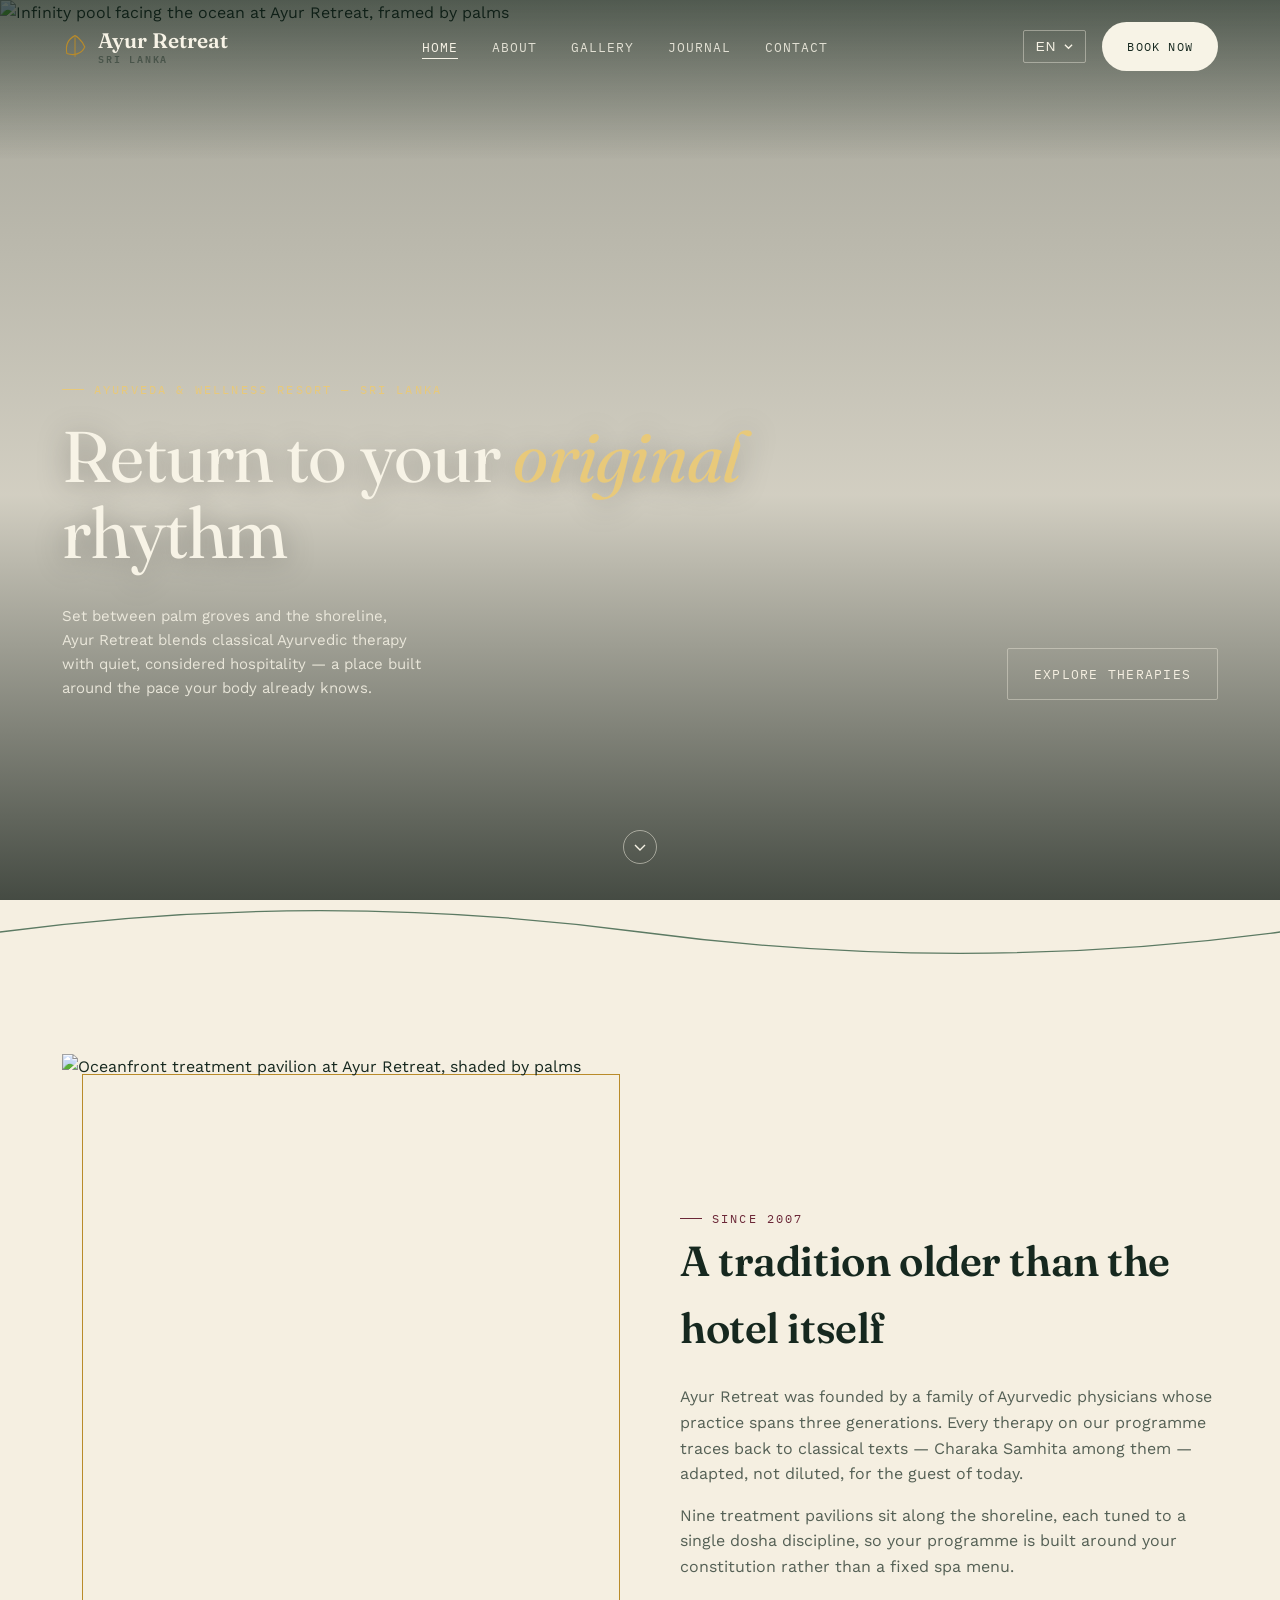
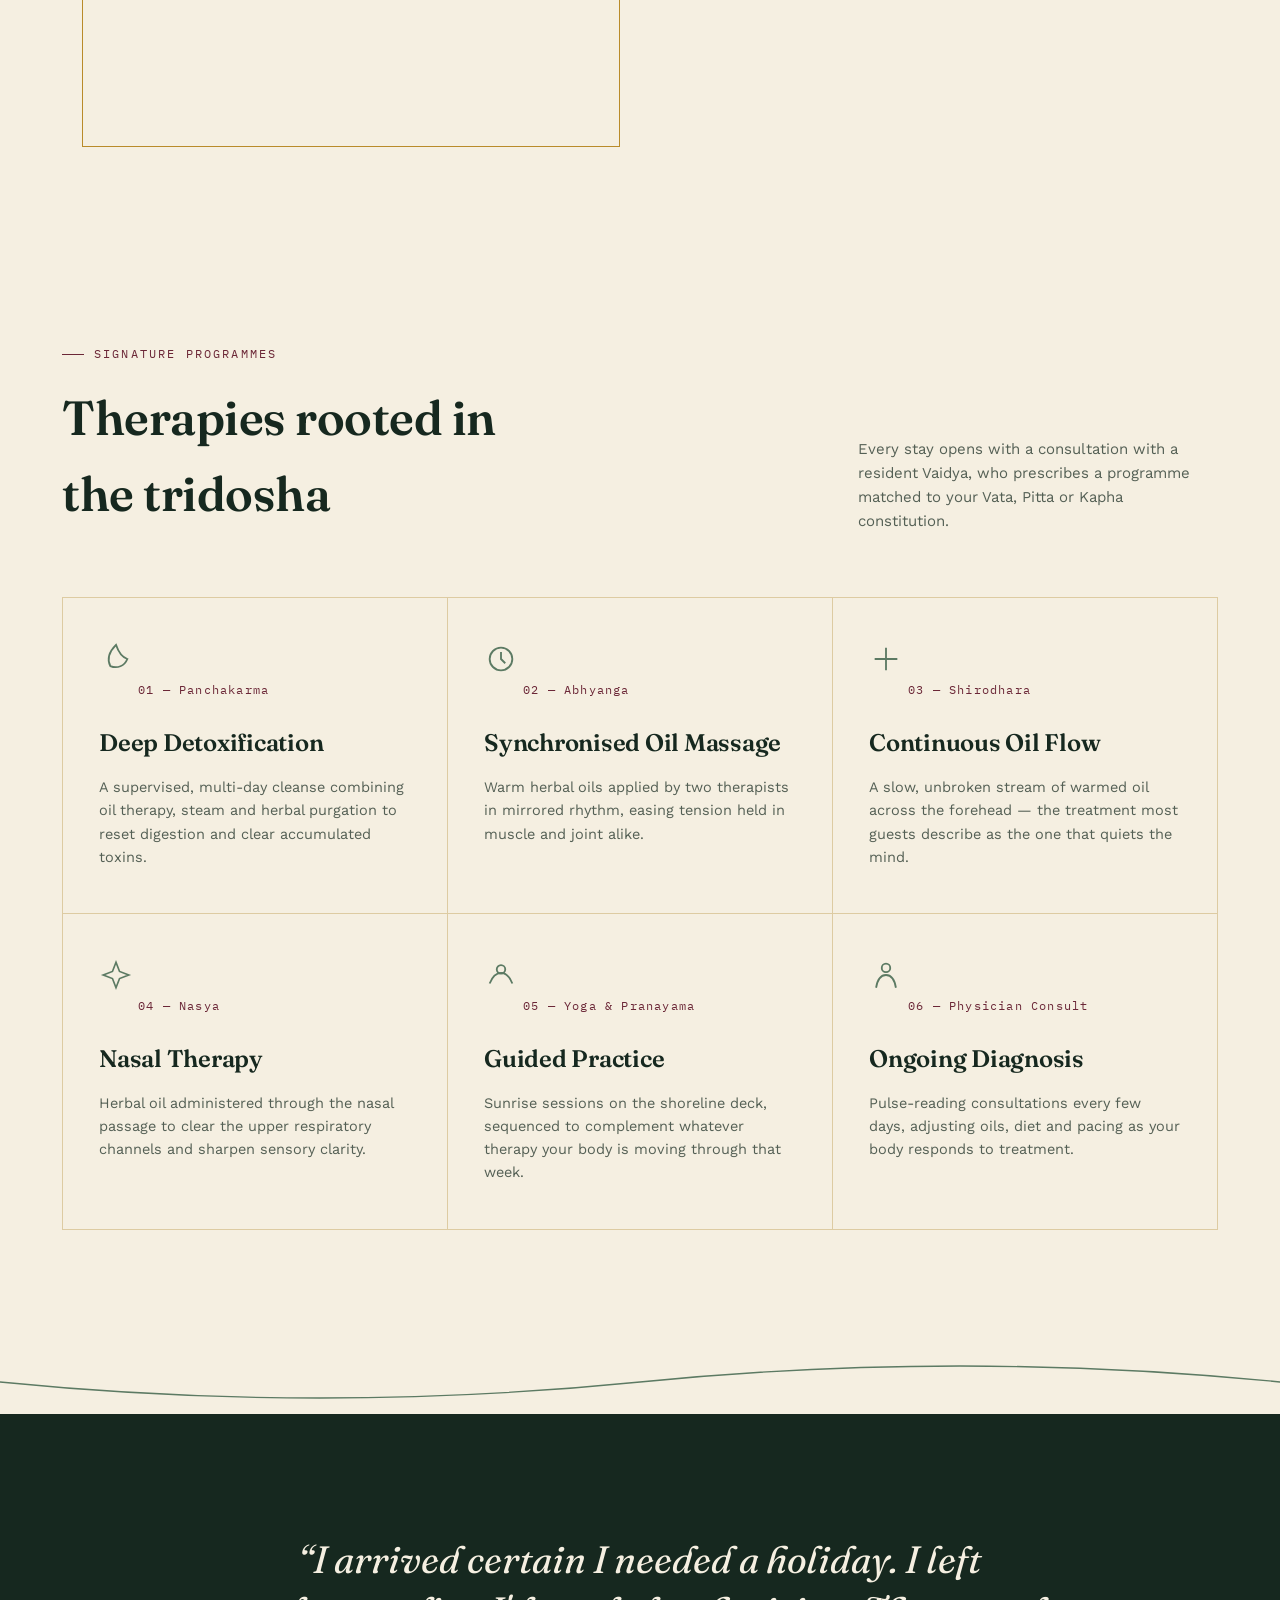
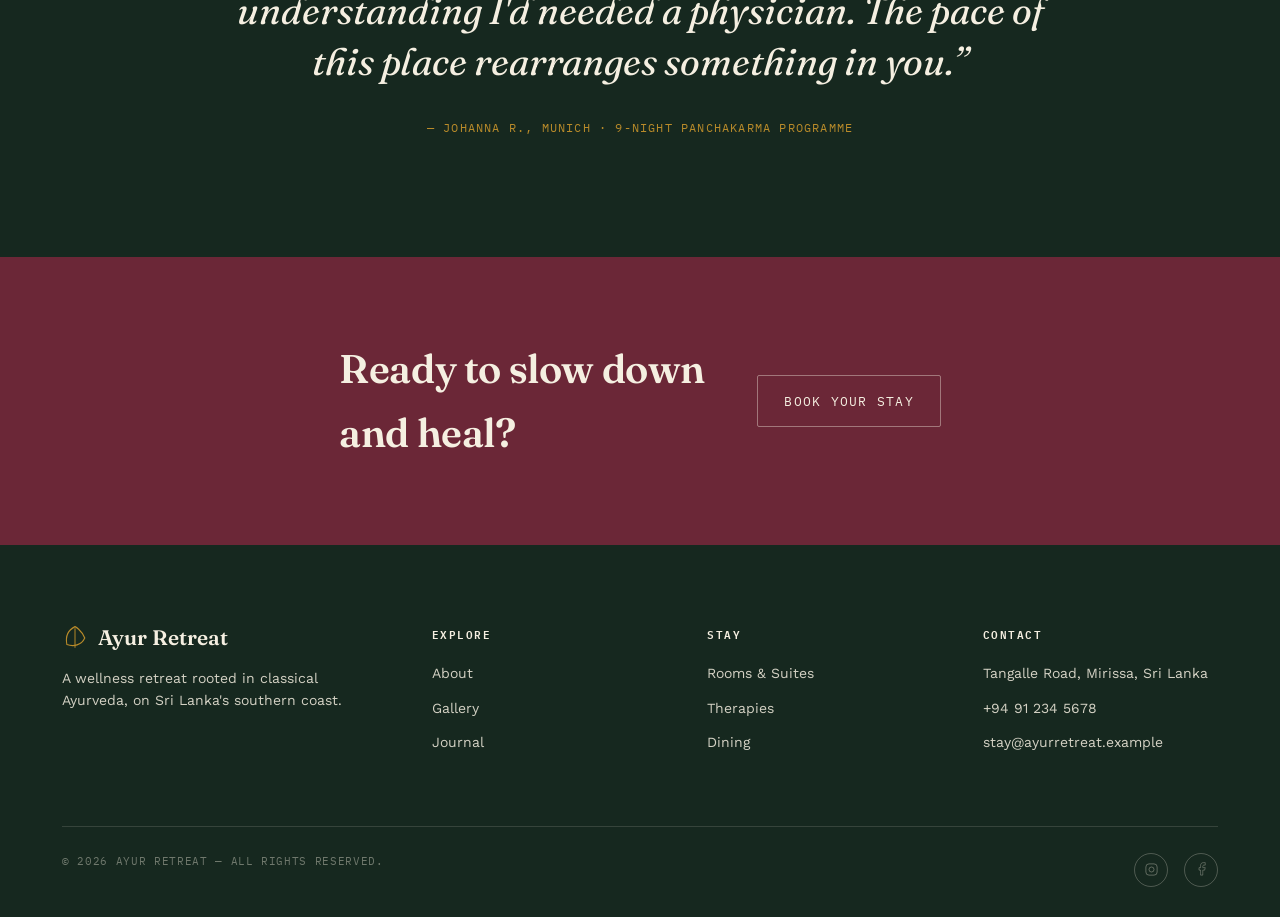
==== index.html @ abf4d608 "Update hero section image source for enhanced visual appeal" ====
<!DOCTYPE html>
<html lang="en">
<head>
<meta charset="UTF-8">
<meta name="viewport" content="width=device-width, initial-scale=1.0">
<title>Ayur Retreat — Ayurveda &amp; Wellness Resort, Sri Lanka</title>
<meta name="description" content="Ayur Retreat is a boutique Ayurveda wellness resort on Sri Lanka's southern coast — classical therapy, oceanfront suites, and considered hospitality.">
<link rel="preconnect" href="https://fonts.googleapis.com">
<link rel="preconnect" href="https://fonts.gstatic.com" crossorigin>
<link href="https://fonts.googleapis.com/css2?family=Fraunces:ital,opsz,wght@0,9..144,400;0,9..144,600;1,9..144,400&family=Work+Sans:wght@300;400;500;600&family=IBM+Plex+Mono:wght@400;500&display=swap" rel="stylesheet">
<link rel="stylesheet" href="css/style.css">
</head>
<body>

<!-- ============ HEADER ============ -->
<header class="site-header">
  <div class="wrap">
    <a href="index.html" class="brand">
      <span class="mark"><svg viewBox="0 0 32 32" fill="none"><path d="M16 2C8 6 4 14 6 24c8 3 18 1 22-8C24 6 16 2 16 2Z" stroke="currentColor" stroke-width="1.4"/><path d="M16 4v24" stroke="currentColor" stroke-width="1.2"/></svg></span>
      <span class="brand-txt">Ayur Retreat<span class="sub">Sri Lanka</span></span>
    </a>
    <nav class="main-nav" id="main-nav">
      <ul>
        <li><a href="index.html" aria-current="page" data-i18n="nav.home">Home</a></li>
        <li><a href="about.html" data-i18n="nav.about">About</a></li>
        <li><a href="gallery.html" data-i18n="nav.gallery">Gallery</a></li>
        <li><a href="blog.html" data-i18n="nav.blog">Journal</a></li>
        <li><a href="contact.html" data-i18n="nav.contact">Contact</a></li>
      </ul>
    </nav>
    <div class="header-actions">
      <div class="lang-switch" data-open="false">
        <button class="lang-toggle-btn" aria-haspopup="true">
          <span class="lang-current">EN</span>
          <svg class="chev" viewBox="0 0 10 6" fill="none"><path d="M1 1l4 4 4-4" stroke="currentColor" stroke-width="1.4"/></svg>
        </button>
        <div class="lang-menu" role="menu">
          <button type="button" data-lang="en" aria-current="true">EN — English</button>
          <button type="button" data-lang="si">SI — සිංහල</button>
          <button type="button" data-lang="de">DE — Deutsch</button>
          <button type="button" data-lang="ru">RU — Русский</button>
        </div>
      </div>
      <a href="contact.html#book" class="btn btn-pill" data-i18n="nav.book">Book Now
        <svg viewBox="0 0 14 10" fill="none" width="12" height="12"><path d="M1 5h12M8 1l4 4-4 4" stroke="currentColor" stroke-width="1.4"/></svg>
      </a>
      <button class="menu-label-btn nav-toggle" aria-label="Toggle menu" aria-expanded="false">
        <span class="lines"><span></span><span></span><span></span></span>
        MENU
      </button>
    </div>
  </div>
</header>

<!-- ============ HERO (cinematic, full-bleed) ============ -->
<section class="hero-cinematic">
  <img class="kenburns" src="https://files.ayana.com/r/1-1_0dz75w_2016x0.webp" alt="Infinity pool facing the ocean at Ayur Retreat, framed by palms">
  <div class="wrap">
    <span class="eyebrow" data-i18n="hero.eyebrow">Ayurveda &amp; Wellness Resort — Sri Lanka</span>
    <h1 data-i18n="hero.title">Return to your <em>original</em> rhythm</h1>
    <div class="hero-sub">
      <p data-i18n="hero.copy">Set between palm groves and the shoreline, Ayur Retreat blends classical Ayurvedic therapy with quiet, considered hospitality — a place built around the pace your body already knows.</p>
      <a href="contact.html#book" class="btn btn-line on-dark" data-i18n="hero.cta2">Explore Therapies</a>
    </div>
  </div>
  <div class="hero-scroll-arrow">
    <svg viewBox="0 0 14 14" width="14" height="14" fill="none"><path d="M2 5l5 5 5-5" stroke="currentColor" stroke-width="1.4"/></svg>
  </div>
</section>

<div class="leaf-divider"><svg viewBox="0 0 1200 60" preserveAspectRatio="none"><path class="leaf-path" d="M0 30 Q 300 -10 600 30 T 1200 30" /></svg></div>

<!-- ============ INTRO ============ -->
<section class="section-tight">
  <div class="wrap split">
    <div class="split-img reveal">
      <img src="https://images.unsplash.com/photo-1544161515-4ab6ce6db874?q=80&w=1200&auto=format&fit=crop" alt="Oceanfront treatment pavilion at Ayur Retreat, shaded by palms">
      <div class="frame"></div>
    </div>
    <div class="reveal">
      <span class="eyebrow">Since 2007</span>
      <h2>A tradition older than the hotel itself</h2>
      <p>Ayur Retreat was founded by a family of Ayurvedic physicians whose practice spans three generations. Every therapy on our programme traces back to classical texts — Charaka Samhita among them — adapted, not diluted, for the guest of today.</p>
      <p>Nine treatment pavilions sit along the shoreline, each tuned to a single dosha discipline, so your programme is built around your constitution rather than a fixed spa menu.</p>
    </div>
  </div>
</section>

<!-- ============ THERAPIES ============ -->
<section id="therapies">
  <div class="wrap">
    <div class="section-head reveal">
      <div>
        <span class="eyebrow">Signature Programmes</span>
        <h2>Therapies rooted in the tridosha</h2>
      </div>
      <p>Every stay opens with a consultation with a resident Vaidya, who prescribes a programme matched to your Vata, Pitta or Kapha constitution.</p>
    </div>
  </div>
  <div class="wrap">
    <div class="grid-3 reveal-stagger">
      <div class="therapy-card">
        <svg class="ic" viewBox="0 0 24 24" fill="none"><path d="M12 2c-4 4-7 9-4 15 5 2 10 0 12-5-3-1-6-4-8-10Z" stroke="currentColor" stroke-width="1.3"/></svg>
        <span class="num">01 — Panchakarma</span>
        <h3>Deep Detoxification</h3>
        <p>A supervised, multi-day cleanse combining oil therapy, steam and herbal purgation to reset digestion and clear accumulated toxins.</p>
      </div>
      <div class="therapy-card">
        <svg class="ic" viewBox="0 0 24 24" fill="none"><circle cx="12" cy="12" r="8" stroke="currentColor" stroke-width="1.3"/><path d="M12 7v5l3 3" stroke="currentColor" stroke-width="1.3"/></svg>
        <span class="num">02 — Abhyanga</span>
        <h3>Synchronised Oil Massage</h3>
        <p>Warm herbal oils applied by two therapists in mirrored rhythm, easing tension held in muscle and joint alike.</p>
      </div>
      <div class="therapy-card">
        <svg class="ic" viewBox="0 0 24 24" fill="none"><path d="M4 12h16M12 4v16" stroke="currentColor" stroke-width="1.3"/></svg>
        <span class="num">03 — Shirodhara</span>
        <h3>Continuous Oil Flow</h3>
        <p>A slow, unbroken stream of warmed oil across the forehead — the treatment most guests describe as the one that quiets the mind.</p>
      </div>
      <div class="therapy-card">
        <svg class="ic" viewBox="0 0 24 24" fill="none"><path d="M12 3l2.5 6.5L21 12l-6.5 2.5L12 21l-2.5-6.5L3 12l6.5-2.5L12 3Z" stroke="currentColor" stroke-width="1.2"/></svg>
        <span class="num">04 — Nasya</span>
        <h3>Nasal Therapy</h3>
        <p>Herbal oil administered through the nasal passage to clear the upper respiratory channels and sharpen sensory clarity.</p>
      </div>
      <div class="therapy-card">
        <svg class="ic" viewBox="0 0 24 24" fill="none"><path d="M4 18c4-10 12-10 16 0" stroke="currentColor" stroke-width="1.3"/><circle cx="12" cy="8" r="3" stroke="currentColor" stroke-width="1.3"/></svg>
        <span class="num">05 — Yoga &amp; Pranayama</span>
        <h3>Guided Practice</h3>
        <p>Sunrise sessions on the shoreline deck, sequenced to complement whatever therapy your body is moving through that week.</p>
      </div>
      <div class="therapy-card">
        <svg class="ic" viewBox="0 0 24 24" fill="none"><path d="M5 21c1-6 3-9 7-9s6 3 7 9" stroke="currentColor" stroke-width="1.3"/><circle cx="12" cy="7" r="3" stroke="currentColor" stroke-width="1.3"/></svg>
        <span class="num">06 — Physician Consult</span>
        <h3>Ongoing Diagnosis</h3>
        <p>Pulse-reading consultations every few days, adjusting oils, diet and pacing as your body responds to treatment.</p>
      </div>
    </div>
  </div>
</section>

<div class="leaf-divider"><svg viewBox="0 0 1200 60" preserveAspectRatio="none"><path class="leaf-path" d="M0 30 Q 300 60 600 30 T 1200 30" /></svg></div>

<!-- ============ TESTIMONIAL ============ -->
<section class="testimonial">
  <div class="wrap reveal">
    <blockquote>“I arrived certain I needed a holiday. I left understanding I'd needed a physician. The pace of this place rearranges something in you.”</blockquote>
    <cite>— Johanna R., Munich · 9-night Panchakarma programme</cite>
  </div>
</section>

<!-- ============ CTA BAND ============ -->
<section class="cta-band">
  <div class="wrap" style="display:flex; align-items:center; justify-content:space-between; gap:40px; flex-wrap:wrap;">
    <h2 data-i18n="cta.title">Ready to slow down and heal?</h2>
    <a href="contact.html#book" class="btn btn-line on-dark" data-i18n="hero.cta1">Book Your Stay
      <svg viewBox="0 0 14 10" fill="none"><path d="M1 5h12M8 1l4 4-4 4" stroke="currentColor" stroke-width="1.4"/></svg>
    </a>
  </div>
</section>

<!-- ============ FOOTER ============ -->
<footer class="site-footer">
  <div class="wrap">
    <div class="footer-grid">
      <div class="footer-brand">
        <a href="index.html" class="brand" style="color:var(--paper)">
          <span class="mark"><svg viewBox="0 0 32 32" fill="none"><path d="M16 2C8 6 4 14 6 24c8 3 18 1 22-8C24 6 16 2 16 2Z" stroke="currentColor" stroke-width="1.4"/><path d="M16 4v24" stroke="currentColor" stroke-width="1.2"/></svg></span>
          <span class="brand-txt">Ayur Retreat</span>
        </a>
        <p data-i18n="footer.tag">A wellness retreat rooted in classical Ayurveda, on Sri Lanka's southern coast.</p>
      </div>
      <div>
        <h4 data-i18n="footer.explore">Explore</h4>
        <ul>
          <li><a href="about.html" data-i18n="nav.about">About</a></li>
          <li><a href="gallery.html" data-i18n="nav.gallery">Gallery</a></li>
          <li><a href="blog.html" data-i18n="nav.blog">Journal</a></li>
        </ul>
      </div>
      <div>
        <h4 data-i18n="footer.stay">Stay</h4>
        <ul>
          <li><a href="about.html#therapies" data-i18n="footer.rooms">Rooms &amp; Suites</a></li>
          <li><a href="about.html#therapies" data-i18n="footer.therapy">Therapies</a></li>
          <li><a href="#" data-i18n="footer.dining">Dining</a></li>
        </ul>
      </div>
      <div>
        <h4 data-i18n="footer.contact">Contact</h4>
        <ul>
          <li>Tangalle Road, Mirissa, Sri Lanka</li>
          <li>+94 91 234 5678</li>
          <li>stay@ayurretreat.example</li>
        </ul>
      </div>
    </div>
    <div class="footer-bottom">
      <span>© 2026 Ayur Retreat — <span data-i18n="footer.rights">All rights reserved.</span></span>
      <div class="socials">
        <a href="#" aria-label="Instagram"><svg viewBox="0 0 24 24" fill="none"><rect x="3" y="3" width="18" height="18" rx="5" stroke="currentColor" stroke-width="1.3"/><circle cx="12" cy="12" r="4" stroke="currentColor" stroke-width="1.3"/></svg></a>
        <a href="#" aria-label="Facebook"><svg viewBox="0 0 24 24" fill="none"><path d="M14 21v-8h3l1-4h-4V7c0-1 .5-2 2-2h2V1h-3c-3 0-4.5 2-4.5 5v3H8v4h2.5v8H14Z" stroke="currentColor" stroke-width="1.1"/></svg></a>
      </div>
    </div>
  </div>
</footer>

<script src="js/i18n.js"></script>
<script src="js/script.js"></script>
</body>
</html>
---- css/style.css ----
/* =========================================================
   AYUR RETREAT — design tokens
   Palette grounded in Ayurveda: turmeric gold, kumkum oxblood,
   herbal sage, deep forest ink, warm palm-leaf paper.
   ========================================================= */
:root{
  --ink:      #16281F;   /* deep forest — dark surfaces, primary text */
  --paper:    #F5EFE1;   /* palm-leaf paper — base background */
  --paper-2:  #EDE4CE;   /* slightly deeper paper, for cards */
  --gold:     #B98B2A;   /* turmeric — primary accent / CTA */
  --gold-dim: #8E6B20;
  --maroon:   #6B2737;   /* kumkum oxblood — secondary accent */
  --sage:     #5C7A63;   /* herbal sage — supporting accent */
  --sand:     #DDCBA2;   /* muted sand — dividers, borders */
  --ink-70:   rgba(22,40,31,.72);
  --ink-45:   rgba(22,40,31,.45);
  --paper-80: rgba(245,239,225,.85);

  --font-display: "Fraunces", "Iowan Old Style", Georgia, serif;
  --font-body: "Work Sans", -apple-system, BlinkMacSystemFont, "Segoe UI", sans-serif;
  --font-mono: "IBM Plex Mono", ui-monospace, "SFMono-Regular", Menlo, monospace;

  --container: 1220px;
  --radius: 2px;
  --ease: cubic-bezier(.22,.61,.36,1);
}

*,*::before,*::after{ box-sizing:border-box; }
html{ scroll-behavior:smooth; }
@media (prefers-reduced-motion: reduce){
  html{ scroll-behavior:auto; }
  *,*::before,*::after{ animation-duration:.001ms !important; animation-iteration-count:1 !important; transition-duration:.001ms !important; scroll-behavior:auto !important; }
}

body{
  margin:0;
  background:var(--paper);
  color:var(--ink);
  font-family:var(--font-body);
  font-size:16px;
  line-height:1.6;
  -webkit-font-smoothing:antialiased;
  overflow-x:hidden;
}

img{ max-width:100%; display:block; }
a{ color:inherit; text-decoration:none; }
ul{ margin:0; padding:0; list-style:none; }
h1,h2,h3,h4{ font-family:var(--font-display); font-weight:600; margin:0; letter-spacing:-.01em; }
p{ margin:0; }

.wrap{ max-width:var(--container); margin:0 auto; padding:0 32px; }

:focus-visible{ outline:2px solid var(--gold); outline-offset:3px; }

/* -------------------- eyebrow / labels -------------------- */
.eyebrow{
  font-family:var(--font-mono);
  font-size:12px;
  letter-spacing:.18em;
  text-transform:uppercase;
  color:var(--maroon);
  display:inline-flex;
  align-items:center;
  gap:10px;
}
.eyebrow::before{
  content:"";
  width:22px; height:1px;
  background:var(--maroon);
  display:inline-block;
}

/* -------------------- buttons -------------------- */
.btn{
  font-family:var(--font-mono);
  font-size:12.5px;
  letter-spacing:.1em;
  text-transform:uppercase;
  display:inline-flex;
  align-items:center;
  gap:10px;
  padding:15px 26px;
  border-radius:var(--radius);
  border:1px solid transparent;
  cursor:pointer;
  transition:transform .45s var(--ease), background .3s var(--ease), color .3s var(--ease), border-color .3s var(--ease);
  white-space:nowrap;
}
.btn-gold{
  background:var(--gold);
  color:var(--ink);
}
.btn-gold:hover{ background:var(--ink); color:var(--paper); transform:translateY(-2px); }
.btn-line{
  border-color:var(--ink-45);
  color:var(--ink);
  background:transparent;
}
.btn-line:hover{ border-color:var(--ink); background:var(--ink); color:var(--paper); transform:translateY(-2px); }
.btn-line.on-dark{ border-color:rgba(245,239,225,.4); color:var(--paper); }
.btn-line.on-dark:hover{ background:var(--paper); color:var(--ink); }
.btn svg{ width:14px; height:14px; transition:transform .35s var(--ease); }
.btn:hover svg{ transform:translateX(4px); }

/* -------------------- leaf-vein signature divider -------------------- */
.leaf-divider{ width:100%; overflow:hidden; line-height:0; margin:0; }
.leaf-divider svg{ width:100%; height:auto; display:block; }
.leaf-path{
  fill:none;
  stroke:var(--sage);
  stroke-width:1.2;
  stroke-linecap:round;
  stroke-dasharray:1400;
  stroke-dashoffset:1400;
  transition:stroke-dashoffset 1.8s var(--ease);
}
.leaf-divider.in-view .leaf-path{ stroke-dashoffset:0; }

/* =========================================================
   HEADER / NAV
   ========================================================= */
.site-header{
  position:fixed; top:0; left:0; right:0; z-index:1000;
  padding:22px 0;
  transition:background .4s var(--ease), padding .4s var(--ease), border-color .4s var(--ease);
  border-bottom:1px solid transparent;
}
.site-header.scrolled{
  background:var(--paper-80);
  backdrop-filter:blur(10px);
  padding:14px 0;
  border-color:var(--sand);
}
.site-header .wrap{ display:flex; align-items:center; justify-content:space-between; gap:24px; }

.brand{ display:flex; align-items:center; gap:10px; font-family:var(--font-display); font-size:21px; font-weight:600; }
.brand .mark{ width:26px; height:26px; color:var(--gold); }
.brand .mark svg{ width:100%; height:100%; }
.brand span.sub{ font-family:var(--font-mono); font-size:10px; letter-spacing:.18em; color:var(--ink-45); display:block; text-transform:uppercase; margin-top:1px; }
.brand-txt{ display:flex; flex-direction:column; line-height:1.1; }

.main-nav ul{ display:flex; align-items:center; gap:34px; }
.main-nav a{
  font-family:var(--font-mono); font-size:12.5px; letter-spacing:.08em; text-transform:uppercase;
  position:relative; padding:4px 0; color:var(--ink-70);
  transition:color .3s var(--ease);
}
.main-nav a::after{
  content:""; position:absolute; left:0; bottom:0; width:100%; height:1px;
  background:var(--gold); transform:scaleX(0); transform-origin:right; transition:transform .35s var(--ease);
}
.main-nav a:hover, .main-nav a[aria-current="page"]{ color:var(--ink); }
.main-nav a:hover::after, .main-nav a[aria-current="page"]::after{ transform:scaleX(1); transform-origin:left; }

.header-actions{ display:flex; align-items:center; gap:16px; }

.lang-switch{ position:relative; font-family:var(--font-mono); font-size:12px; }
.lang-switch button{
  background:transparent; border:1px solid var(--ink-45); color:var(--ink);
  padding:8px 12px; border-radius:var(--radius); cursor:pointer; display:flex; align-items:center; gap:8px;
  letter-spacing:.08em; text-transform:uppercase; transition:border-color .3s var(--ease);
}
.lang-switch button:hover{ border-color:var(--ink); }
.lang-switch .chev{ width:9px; height:9px; transition:transform .3s var(--ease); }
.lang-switch[data-open="true"] .chev{ transform:rotate(180deg); }
.lang-menu{
  position:absolute; top:calc(100% + 8px); right:0; background:var(--paper); border:1px solid var(--sand);
  min-width:160px; box-shadow:0 18px 40px rgba(22,40,31,.16);
  opacity:0; visibility:hidden; transform:translateY(-6px); transition:all .25s var(--ease); z-index:20;
}
.lang-switch[data-open="true"] .lang-menu{ opacity:1; visibility:visible; transform:translateY(0); }
.lang-menu button{ all:unset; box-sizing:border-box; display:flex; justify-content:space-between; width:100%; padding:11px 14px; cursor:pointer; font-size:12px; letter-spacing:.05em; }
.lang-menu button:hover{ background:var(--paper-2); }
.lang-menu button[aria-current="true"]{ color:var(--maroon); }

.nav-toggle{ display:none; background:none; border:0; cursor:pointer; padding:8px; }
.nav-toggle span{ display:block; width:24px; height:1.5px; background:var(--ink); margin:5px 0; transition:transform .3s var(--ease), opacity .3s var(--ease); }

/* =========================================================
   HERO (legacy full homepage hero — kept for reference/unused)
   ========================================================= */
.hero{
  position:relative;
  min-height:100svh;
  display:flex; align-items:flex-end;
  background:var(--ink);
  color:var(--paper);
  overflow:hidden;
  padding-top:120px;
}
.hero-bg{
  position:absolute; inset:0;
  background:
    radial-gradient(120% 90% at 78% 8%, rgba(185,139,42,.35), transparent 55%),
    radial-gradient(90% 70% at 8% 100%, rgba(92,122,99,.4), transparent 60%),
    linear-gradient(180deg, #142519 0%, #0F1E15 100%);
}
.hero-leaf{
  position:absolute; right:-8%; top:-6%; width:64%; max-width:820px; opacity:.5;
  animation:driftLeaf 16s ease-in-out infinite;
}
@keyframes driftLeaf{ 0%,100%{ transform:translateY(0) rotate(0deg);} 50%{ transform:translateY(22px) rotate(2deg);} }
.hero-grain{ position:absolute; inset:0; opacity:.05; mix-blend-mode:overlay; background-image:url("data:image/svg+xml,%3Csvg xmlns='http://www.w3.org/2000/svg' width='120' height='120'%3E%3Cfilter id='n'%3E%3CfeTurbulence type='fractalNoise' baseFrequency='0.9' numOctaves='2' stitchTiles='stitch'/%3E%3C/filter%3E%3Crect width='100%25' height='100%25' filter='url(%23n)'/%3E%3C/svg%3E"); }

.hero .wrap{ position:relative; z-index:2; width:100%; padding-bottom:88px; }
.hero-top{ display:flex; align-items:center; gap:14px; margin-bottom:34px; opacity:0; animation:riseIn .9s var(--ease) .2s forwards; }
.hero-top .eyebrow{ color:var(--gold); }
.hero-top .eyebrow::before{ background:var(--gold); }

.hero h1{
  font-size:clamp(46px, 7.4vw, 104px);
  line-height:.98;
  max-width:16ch;
  opacity:0; transform:translateY(24px);
  animation:riseIn 1s var(--ease) .35s forwards;
}
.hero h1 em{ font-style:italic; color:var(--gold); font-weight:400; }

.hero-row{ display:flex; justify-content:space-between; align-items:flex-end; gap:40px; margin-top:44px; flex-wrap:wrap; }
.hero-copy{ max-width:420px; color:var(--paper-80); font-size:16px; opacity:0; animation:riseIn 1s var(--ease) .55s forwards; }
.hero-cta{ display:flex; gap:16px; opacity:0; animation:riseIn 1s var(--ease) .7s forwards; }

@keyframes riseIn{ to{ opacity:1; transform:translateY(0); } }

.hero-stats{ display:flex; gap:0; margin-top:64px; border-top:1px solid rgba(245,239,225,.18); padding-top:22px; opacity:0; animation:riseIn 1s var(--ease) .85s forwards; }
.hero-stats div{ padding-right:48px; margin-right:48px; border-right:1px solid rgba(245,239,225,.18); }
.hero-stats div:last-child{ border-right:0; }
.hero-stats b{ display:block; font-family:var(--font-display); font-size:30px; color:var(--gold); font-weight:600; }
.hero-stats span{ font-family:var(--font-mono); font-size:11px; letter-spacing:.08em; text-transform:uppercase; color:var(--paper-80); }

.scroll-cue{
  position:absolute; right:32px; bottom:32px; z-index:3;
  writing-mode:vertical-rl; font-family:var(--font-mono); font-size:11px; letter-spacing:.15em; text-transform:uppercase;
  color:var(--paper-80); display:flex; align-items:center; gap:12px;
}
.scroll-cue::after{ content:""; width:1px; height:46px; background:linear-gradient(var(--gold), transparent); animation:scrollLine 2s ease-in-out infinite; }
@keyframes scrollLine{ 0%{ transform:scaleY(0); transform-origin:top;} 50%{ transform:scaleY(1); transform-origin:top;} 50.01%{ transform-origin:bottom;} 100%{ transform:scaleY(0); transform-origin:bottom;} }

/* =========================================================
   PAGE HERO — CINEMATIC (About / Gallery / Journal / Contact)
   Full-bleed photo with overlaid heading, matching the
   homepage's .hero-cinematic treatment but shorter.
   ========================================================= */
.page-hero-cinematic{
  position:relative;
  min-height:64svh;
  display:flex; align-items:flex-end;
  overflow:hidden;
  color:#F7F3E6;
}
.page-hero-cinematic .kenburns{
  position:absolute; inset:0; width:100%; height:100%; object-fit:cover;
  animation: kenburnsZoom 24s ease-in-out infinite alternate;
}
.page-hero-cinematic::after{
  content:""; position:absolute; inset:0;
  background:linear-gradient(0deg, rgba(10,20,14,.82) 0%, rgba(10,20,14,.2) 48%, rgba(10,20,14,.5) 100%);
}
.page-hero-cinematic .wrap{
  position:relative; z-index:2; width:100%;
  padding:168px 32px 74px;
}
.page-hero-cinematic .eyebrow{
  color:#E8C97A; margin-bottom:18px;
  opacity:0; animation:riseIn .8s var(--ease) .1s forwards;
}
.page-hero-cinematic .eyebrow::before{ background:#E8C97A; }
.page-hero-cinematic h1{
  font-size:clamp(34px,5.2vw,58px); font-weight:400; max-width:18ch; line-height:1.08;
  text-shadow:0 4px 30px rgba(0,0,0,.35);
  opacity:0; transform:translateY(20px);
  animation:riseIn .9s var(--ease) .22s forwards;
}
.page-hero-cinematic p{
  max-width:540px; color:rgba(247,243,230,.85); margin-top:16px; font-size:16px;
  opacity:0; transform:translateY(16px);
  animation:riseIn .9s var(--ease) .36s forwards;
}
.page-hero-cinematic .crumb{
  margin-top:24px; color:rgba(247,243,230,.65);
  opacity:0; animation:riseIn .9s var(--ease) .5s forwards;
}
.page-hero-cinematic .crumb a:hover{ color:#E8C97A; }

@media (prefers-reduced-motion: reduce){
  .page-hero-cinematic .kenburns{ animation:none; }
}
@media (max-width:760px){
  .page-hero-cinematic{ min-height:52svh; }
  .page-hero-cinematic .wrap{ padding-top:140px; padding-bottom:56px; }
}

/* =========================================================
   SECTIONS — generic
   ========================================================= */
section{ position:relative; padding:120px 0; }
.section-tight{ padding:90px 0; }
.section-head{ display:flex; justify-content:space-between; align-items:flex-end; gap:40px; margin-bottom:64px; flex-wrap:wrap; }
.section-head h2{ font-size:clamp(30px,4vw,48px); margin-top:16px; max-width:14ch; }
.section-head p{ max-width:360px; color:var(--ink-70); font-size:15px; }

.reveal{ opacity:0; transform:translateY(36px); transition:opacity .9s var(--ease), transform .9s var(--ease); }
.reveal.in-view{ opacity:1; transform:translateY(0); }
.reveal-stagger > *{ opacity:0; transform:translateY(30px); transition:opacity .8s var(--ease), transform .8s var(--ease); }
.reveal-stagger.in-view > *{ opacity:1; transform:translateY(0); }
.reveal-stagger.in-view > *:nth-child(1){ transition-delay:.05s; }
.reveal-stagger.in-view > *:nth-child(2){ transition-delay:.15s; }
.reveal-stagger.in-view > *:nth-child(3){ transition-delay:.25s; }
.reveal-stagger.in-view > *:nth-child(4){ transition-delay:.35s; }
.reveal-stagger.in-view > *:nth-child(5){ transition-delay:.45s; }
.reveal-stagger.in-view > *:nth-child(6){ transition-delay:.55s; }

/* -------------------- therapies / feature grid -------------------- */
.grid-3{ display:grid; grid-template-columns:repeat(3,1fr); gap:1px; background:var(--sand); border:1px solid var(--sand); }
.therapy-card{
  background:var(--paper); padding:44px 36px; position:relative; overflow:hidden;
  transition:background .45s var(--ease);
}
.therapy-card::before{
  content:""; position:absolute; left:0; top:0; width:3px; height:0; background:var(--gold);
  transition:height .5s var(--ease);
}
.therapy-card:hover::before{ height:100%; }
.therapy-card:hover{ background:var(--paper-2); }
.therapy-card .num{ font-family:var(--font-mono); font-size:12px; color:var(--maroon); letter-spacing:.1em; }
.therapy-card h3{ font-size:24px; margin:22px 0 14px; }
.therapy-card p{ color:var(--ink-70); font-size:14.5px; }
.therapy-card .ic{ width:34px; height:34px; color:var(--sage); margin-bottom:18px; }

/* -------------------- about / split -------------------- */
.split{ display:grid; grid-template-columns:1fr 1fr; gap:80px; align-items:center; }
.split-img{ position:relative; }
.split-img img{ width:100%; aspect-ratio:4/5; object-fit:cover; }
.split-img .frame{ position:absolute; inset:20px -20px -20px 20px; border:1px solid var(--gold); z-index:-1; }
.split h2{ font-size:clamp(28px,3.6vw,42px); margin-bottom:22px; }
.split p + p{ margin-top:16px; }
.split p{ color:var(--ink-70); }

/* -------------------- testimonial -------------------- */
.testimonial{ background:var(--ink); color:var(--paper); text-align:center; }
.testimonial blockquote{ font-family:var(--font-display); font-size:clamp(24px,3.4vw,38px); font-weight:400; font-style:italic; max-width:820px; margin:0 auto; line-height:1.35; }
.testimonial cite{ display:block; font-family:var(--font-mono); font-style:normal; font-size:12px; letter-spacing:.1em; text-transform:uppercase; color:var(--gold); margin-top:30px; }

/* -------------------- CTA band -------------------- */
.cta-band{
  background:var(--maroon); color:var(--paper); padding:80px 0;
  display:flex; align-items:center; justify-content:space-between; gap:40px; flex-wrap:wrap;
}
.cta-band h2{ font-size:clamp(26px,3.6vw,40px); max-width:14ch; }

/* -------------------- footer -------------------- */
.site-footer{ background:var(--ink); color:var(--paper-80); padding:80px 0 30px; }
.footer-grid{ display:grid; grid-template-columns:1.4fr 1fr 1fr 1fr; gap:40px; padding-bottom:60px; border-bottom:1px solid rgba(245,239,225,.14); }
.footer-grid h4{ font-family:var(--font-mono); font-size:11px; letter-spacing:.14em; text-transform:uppercase; color:var(--paper); margin-bottom:20px; }
.footer-grid ul li{ margin-bottom:12px; font-size:14px; }
.footer-grid ul a:hover{ color:var(--gold); }
.footer-brand p{ margin-top:16px; max-width:280px; font-size:14px; }
.footer-bottom{ display:flex; justify-content:space-between; padding-top:26px; font-family:var(--font-mono); font-size:11px; letter-spacing:.06em; text-transform:uppercase; color:rgba(245,239,225,.4); flex-wrap:wrap; gap:12px; }
.socials{ display:flex; gap:16px; }
.socials a{ width:34px; height:34px; border:1px solid rgba(245,239,225,.25); border-radius:50%; display:flex; align-items:center; justify-content:center; transition:.3s var(--ease); }
.socials a:hover{ background:var(--gold); border-color:var(--gold); color:var(--ink); }
.socials svg{ width:15px; height:15px; }

/* =========================================================
   RESPONSIVE
   ========================================================= */
@media (max-width: 980px){
  .grid-3{ grid-template-columns:1fr; }
  .split{ grid-template-columns:1fr; gap:44px; }
  .split-img{ order:-1; }
  .footer-grid{ grid-template-columns:1fr 1fr; }
}
@media (max-width: 760px){
  .main-nav{ position:fixed; inset:0; top:0; background:var(--ink); z-index:999; display:flex; align-items:center; justify-content:center; opacity:0; visibility:hidden; transition:opacity .4s var(--ease); }
  .main-nav.open{ opacity:1; visibility:visible; }
  .main-nav ul{ flex-direction:column; gap:28px; }
  .main-nav a{ color:var(--paper); font-size:16px; }
  .nav-toggle{ display:flex; z-index:1001; }
  .nav-toggle.open span:nth-child(1){ transform:translateY(6.5px) rotate(45deg); }
  .nav-toggle.open span:nth-child(2){ opacity:0; }
  .nav-toggle.open span:nth-child(3){ transform:translateY(-6.5px) rotate(-45deg); }
  .header-actions .btn-line{ display:none; }
  .hero-row{ flex-direction:column; align-items:flex-start; }
  .hero-stats{ flex-wrap:wrap; row-gap:20px; }
  .footer-grid{ grid-template-columns:1fr; }
  section{ padding:80px 0; }
}

/* =========================================================
   GALLERY PAGE
   ========================================================= */
.filter-row{ display:flex; gap:10px; flex-wrap:wrap; margin-bottom:56px; }
.filter-btn{
  font-family:var(--font-mono); font-size:11.5px; letter-spacing:.08em; text-transform:uppercase;
  padding:10px 18px; border:1px solid var(--ink-45); background:transparent; color:var(--ink-70);
  cursor:pointer; border-radius:var(--radius); transition:all .3s var(--ease);
}
.filter-btn:hover{ border-color:var(--ink); color:var(--ink); }
.filter-btn.active{ background:var(--ink); border-color:var(--ink); color:var(--paper); }

.gallery-grid{
  columns:3 260px; column-gap:18px;
}
.gallery-tile{
  break-inside:avoid; margin-bottom:18px; position:relative; overflow:hidden; cursor:pointer;
  border:1px solid var(--sand);
}
.gallery-tile img{ width:100%; transition:transform .7s var(--ease); }
.gallery-tile:hover img{ transform:scale(1.06); }
.gallery-tile .tag{
  position:absolute; left:14px; bottom:14px; z-index:2;
  font-family:var(--font-mono); font-size:10.5px; letter-spacing:.08em; text-transform:uppercase;
  color:var(--paper); background:rgba(22,40,31,.55); backdrop-filter:blur(4px); padding:6px 11px;
  opacity:0; transform:translateY(8px); transition:all .4s var(--ease);
}
.gallery-tile:hover .tag{ opacity:1; transform:translateY(0); }
.gallery-tile::after{
  content:""; position:absolute; inset:0; background:linear-gradient(180deg, transparent 55%, rgba(22,40,31,.55));
  opacity:0; transition:opacity .4s var(--ease);
}
.gallery-tile:hover::after{ opacity:1; }

.lightbox{
  position:fixed; inset:0; background:rgba(15,25,19,.94); z-index:2000;
  display:flex; align-items:center; justify-content:center; padding:40px;
  opacity:0; visibility:hidden; transition:opacity .35s var(--ease);
}
.lightbox.open{ opacity:1; visibility:visible; }
.lightbox img{ max-width:min(900px,90vw); max-height:80vh; object-fit:contain; box-shadow:0 30px 80px rgba(0,0,0,.5); }
.lightbox-caption{ position:absolute; bottom:34px; left:0; right:0; text-align:center; color:var(--paper-80); font-family:var(--font-mono); font-size:12px; letter-spacing:.08em; text-transform:uppercase; }
.lightbox-close{
  position:absolute; top:28px; right:32px; width:42px; height:42px; border:1px solid rgba(245,239,225,.3); border-radius:50%;
  display:flex; align-items:center; justify-content:center; cursor:pointer; background:transparent; color:var(--paper);
  transition:all .3s var(--ease);
}
.lightbox-close:hover{ background:var(--gold); border-color:var(--gold); color:var(--ink); }
.lightbox-close svg{ width:16px; height:16px; }

@media (max-width:760px){
  .gallery-grid{ columns:1 100%; }
}

/* =========================================================
   BLOG / JOURNAL
   ========================================================= */
.blog-featured{ display:grid; grid-template-columns:1.1fr .9fr; gap:0; border:1px solid var(--sand); margin-bottom:70px; }
.blog-featured img{ height:100%; object-fit:cover; }
.blog-featured .bf-copy{ padding:52px; display:flex; flex-direction:column; justify-content:center; }
.blog-featured .eyebrow{ margin-bottom:18px; }
.blog-featured h3{ font-size:30px; margin-bottom:16px; }
.blog-featured p{ color:var(--ink-70); font-size:15px; margin-bottom:24px; }

.blog-grid{ display:grid; grid-template-columns:repeat(3,1fr); gap:36px; }
.blog-card{ display:flex; flex-direction:column; }
.blog-card .thumb{ overflow:hidden; margin-bottom:20px; aspect-ratio:4/3; }
.blog-card .thumb img{ width:100%; height:100%; object-fit:cover; transition:transform .6s var(--ease); }
.blog-card:hover .thumb img{ transform:scale(1.07); }
.blog-card .meta{ font-family:var(--font-mono); font-size:11px; letter-spacing:.08em; text-transform:uppercase; color:var(--maroon); margin-bottom:12px; }
.blog-card h3{ font-size:20px; margin-bottom:10px; line-height:1.25; }
.blog-card p{ color:var(--ink-70); font-size:14px; margin-bottom:16px; }
.blog-card .read-more{ font-family:var(--font-mono); font-size:11.5px; letter-spacing:.08em; text-transform:uppercase; display:inline-flex; align-items:center; gap:8px; color:var(--ink); }
.blog-card .read-more svg{ width:12px; height:12px; transition:transform .3s var(--ease); }
.blog-card:hover .read-more svg{ transform:translateX(4px); }

@media (max-width:980px){
  .blog-featured{ grid-template-columns:1fr; }
  .blog-featured img{ aspect-ratio:16/9; }
  .blog-grid{ grid-template-columns:1fr 1fr; }
}
@media (max-width:600px){
  .blog-grid{ grid-template-columns:1fr; }
}

/* =========================================================
   CONTACT / BOOKING FORM
   ========================================================= */
.contact-wrap{ display:grid; grid-template-columns:.9fr 1.1fr; gap:70px; }
.contact-info h2{ font-size:clamp(28px,3.4vw,40px); margin-bottom:20px; }
.contact-info > p{ color:var(--ink-70); margin-bottom:36px; max-width:36ch; }
.info-row{ display:flex; gap:16px; padding:20px 0; border-top:1px solid var(--sand); }
.info-row:last-child{ border-bottom:1px solid var(--sand); }
.info-row .ic{ width:20px; height:20px; color:var(--gold); flex-shrink:0; margin-top:2px; }
.info-row h4{ font-family:var(--font-mono); font-size:11.5px; letter-spacing:.08em; text-transform:uppercase; margin-bottom:6px; color:var(--ink-70); }
.info-row p{ font-size:15px; }

.booking-form{ background:var(--paper-2); border:1px solid var(--sand); padding:46px; }
.form-grid{ display:grid; grid-template-columns:1fr 1fr; gap:22px; }
.form-field{ display:flex; flex-direction:column; gap:8px; margin-bottom:22px; }
.form-field.full{ grid-column:1 / -1; }
.form-field label{ font-family:var(--font-mono); font-size:11px; letter-spacing:.08em; text-transform:uppercase; color:var(--ink-70); }
.form-field input, .form-field select, .form-field textarea{
  font-family:var(--font-body); font-size:15px; padding:13px 14px; border:1px solid var(--sand); background:var(--paper);
  color:var(--ink); border-radius:var(--radius); transition:border-color .3s var(--ease);
}
.form-field input:focus, .form-field select:focus, .form-field textarea:focus{ outline:none; border-color:var(--gold); }
.form-field textarea{ resize:vertical; min-height:110px; }
.booking-form .btn{ width:100%; justify-content:center; margin-top:6px; }
.form-note{ margin-top:16px; font-size:13px; color:var(--sage); opacity:0; height:0; overflow:hidden; transition:opacity .3s var(--ease); }
.form-note.show{ opacity:1; height:auto; }

.map-strip{ margin-top:90px; border:1px solid var(--sand); aspect-ratio:21/6; overflow:hidden; position:relative; }
.map-strip img{ width:100%; height:100%; object-fit:cover; filter:saturate(.75) sepia(.12); }
.map-strip .pin{ position:absolute; left:50%; top:50%; transform:translate(-50%,-100%); width:34px; height:34px; color:var(--maroon); }

@media (max-width:980px){
  .contact-wrap{ grid-template-columns:1fr; }
  .form-grid{ grid-template-columns:1fr; }
}

/* =========================================================
   CINEMATIC HOME HERO — full-bleed image + Ken Burns zoom
   ========================================================= */
.site-header{ color:#F7F3E6; }
.site-header .brand{ color:#F7F3E6; }
.site-header .main-nav a{ color:rgba(247,243,230,.85); }
.site-header .main-nav a:hover,
.site-header .main-nav a[aria-current="page"]{ color:#F7F3E6; }
.site-header .main-nav a::after{ background:#F7F3E6; }
.site-header .lang-switch button{ border-color:rgba(247,243,230,.4); color:#F7F3E6; }
.site-header .nav-toggle span{ background:#F7F3E6; }
.site-header::before{
  content:""; position:absolute; inset:0 0 auto 0; height:160px; z-index:-1;
  background:linear-gradient(180deg, rgba(14,31,22,.55), transparent);
  opacity:1; transition:opacity .4s var(--ease);
}
.site-header.scrolled{ color:var(--ink); }
.site-header.scrolled .brand{ color:var(--ink); }
.site-header.scrolled .main-nav a{ color:var(--ink-70); }
.site-header.scrolled .main-nav a:hover,
.site-header.scrolled .main-nav a[aria-current="page"]{ color:var(--ink); }
.site-header.scrolled .main-nav a::after{ background:var(--gold); }
.site-header.scrolled .lang-switch button{ border-color:var(--ink-45); color:var(--ink); }
.site-header.scrolled .nav-toggle span{ background:var(--ink); }
.site-header.scrolled::before{ opacity:0; }

.btn-pill{
  font-family:var(--font-mono); font-size:12px; letter-spacing:.1em; text-transform:uppercase;
  display:inline-flex; align-items:center; gap:10px;
  padding:14px 24px; border-radius:999px;
  background:#F7F3E6; color:var(--ink);
  transition:background .3s var(--ease), transform .3s var(--ease);
}
.btn-pill:hover{ background:var(--gold); transform:translateY(-2px); }
.site-header.scrolled .btn-pill{ background:var(--ink); color:#F7F3E6; }
.site-header.scrolled .btn-pill:hover{ background:var(--gold); color:var(--ink); }

.menu-label-btn{
  align-items:center; gap:10px; background:none; border:0; cursor:pointer;
  font-family:var(--font-mono); font-size:11px; letter-spacing:.14em; text-transform:uppercase;
  color:inherit;
}
.menu-label-btn .lines{ display:flex; flex-direction:column; gap:4px; }
.menu-label-btn .lines span{ display:block; width:22px; height:1.5px; background:currentColor; }

.hero-cinematic{
  position:relative; height:100svh; min-height:640px;
  display:flex; align-items:flex-end; overflow:hidden;
}
.hero-cinematic .kenburns{
  position:absolute; inset:0; width:100%; height:100%; object-fit:cover;
  animation: kenburnsZoom 22s ease-in-out infinite alternate;
}
@keyframes kenburnsZoom{
  0%   { transform: scale(1) translate(0,0); }
  100% { transform: scale(1.12) translate(-1%, -1.5%); }
}
.hero-cinematic::after{
  content:""; position:absolute; inset:0;
  background:linear-gradient(0deg, rgba(10,20,14,.75) 0%, rgba(10,20,14,.15) 45%, rgba(10,20,14,.35) 100%);
}
.hero-cinematic .wrap{ position:relative; z-index:2; width:100%; padding-bottom:80px; color:#F7F3E6; }
.hero-cinematic .eyebrow{
  color:#E8C97A; margin-bottom:20px;
  opacity:0; animation:riseIn .8s var(--ease) .1s forwards;
}
.hero-cinematic .eyebrow::before{ background:#E8C97A; }
.hero-cinematic h1{
  font-size:clamp(38px,5.6vw,72px); font-weight:400; max-width:16ch; line-height:1.05;
  text-shadow:0 4px 30px rgba(0,0,0,.35);
  opacity:0; transform:translateY(20px);
  animation:riseIn .9s var(--ease) .22s forwards;
}
.hero-cinematic h1 em{ font-style:italic; color:#E8C97A; }
.hero-cinematic .hero-sub{ display:flex; justify-content:space-between; align-items:flex-end; gap:40px; margin-top:34px; flex-wrap:wrap; }
.hero-cinematic .hero-sub p{
  max-width:360px; color:rgba(247,243,230,.85); font-size:15px;
  opacity:0; transform:translateY(16px);
  animation:riseIn .9s var(--ease) .36s forwards;
}
.hero-cinematic .hero-sub .btn{
  opacity:0; transform:translateY(16px);
  animation:riseIn .9s var(--ease) .5s forwards;
}
.hero-scroll-arrow{
  position:absolute; left:50%; bottom:36px; transform:translateX(-50%); z-index:2;
  width:34px; height:34px; border:1px solid rgba(247,243,230,.5); border-radius:50%;
  display:flex; align-items:center; justify-content:center; color:#F7F3E6;
  animation:arrowBob 2.2s ease-in-out infinite;
}
@keyframes arrowBob{ 0%,100%{ transform:translate(-50%,0);} 50%{ transform:translate(-50%,8px);} }

@media (prefers-reduced-motion: reduce){
  .hero-cinematic .kenburns{ animation:none; }
  .hero-scroll-arrow{ animation:none; }
}
@media (max-width:760px){
  .hero-cinematic{ height:90svh; }
  .hero-cinematic .hero-sub{ flex-direction:column; align-items:flex-start; }
}
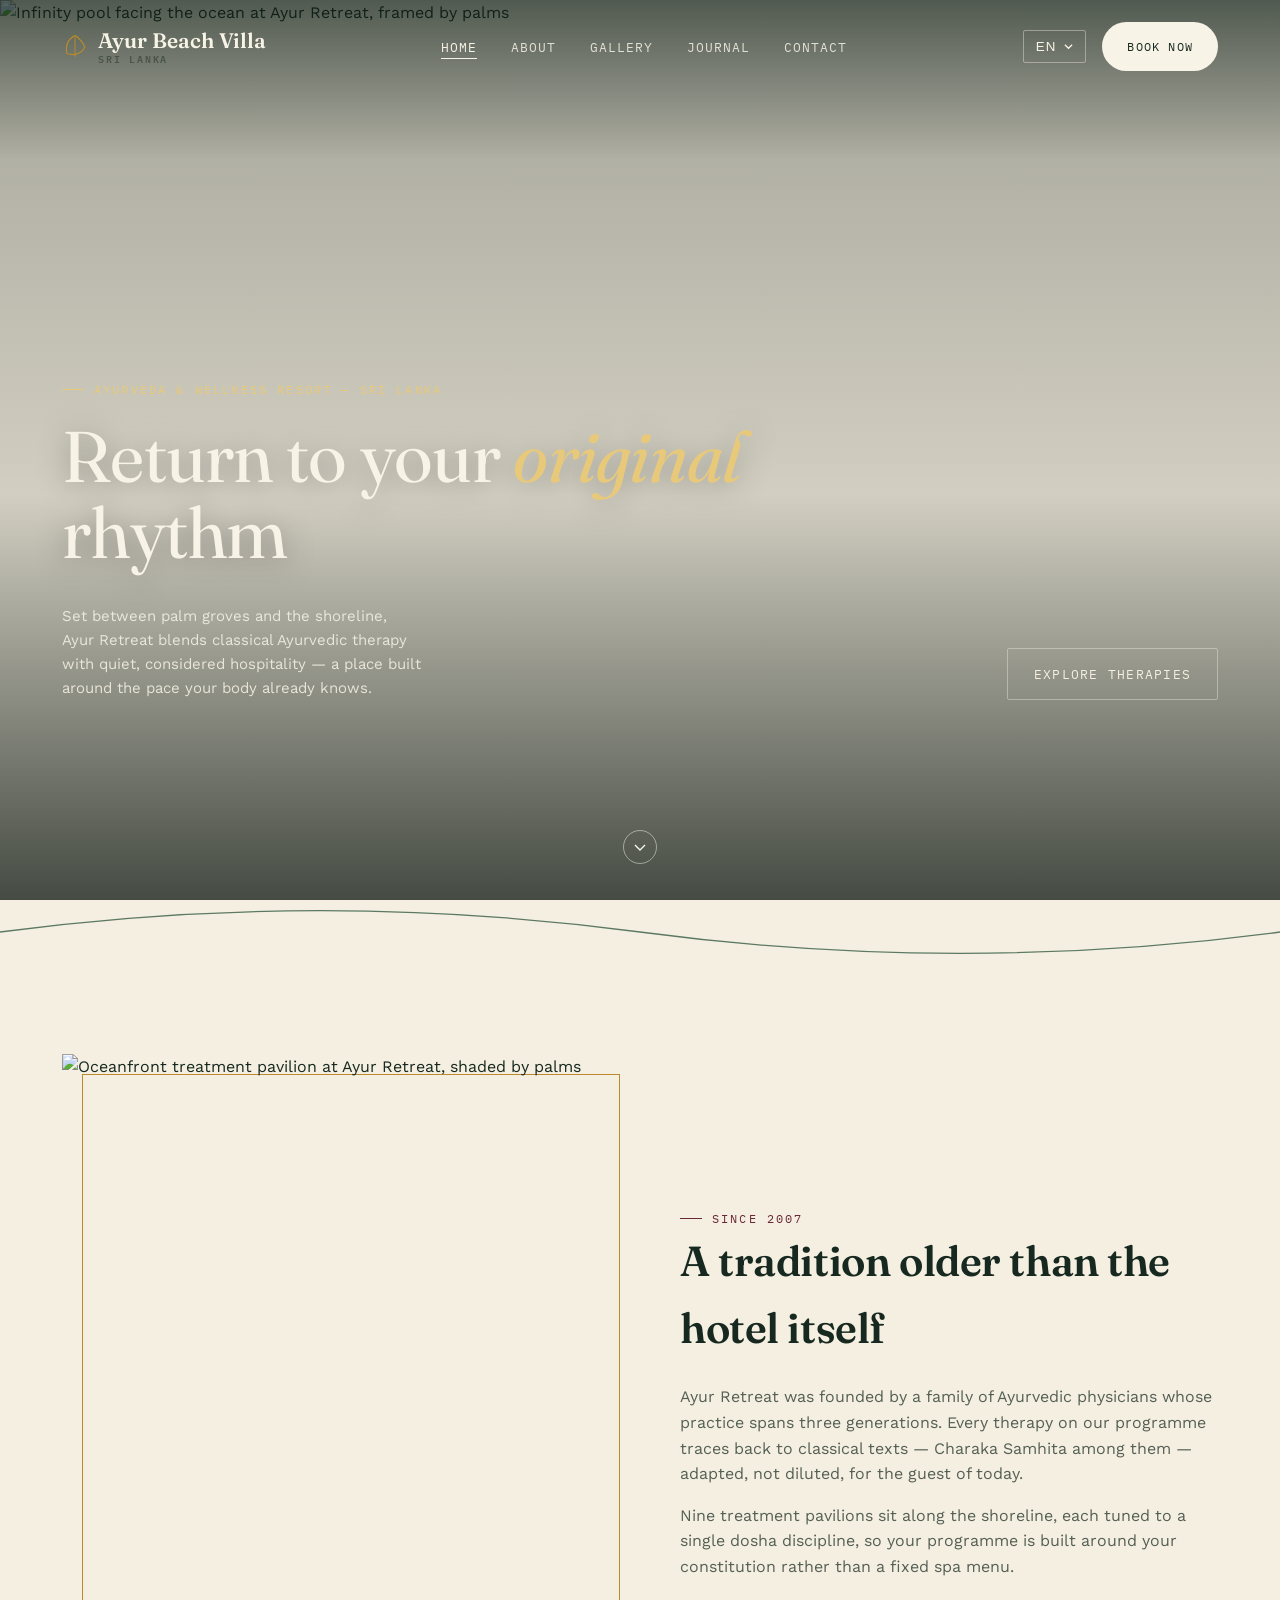
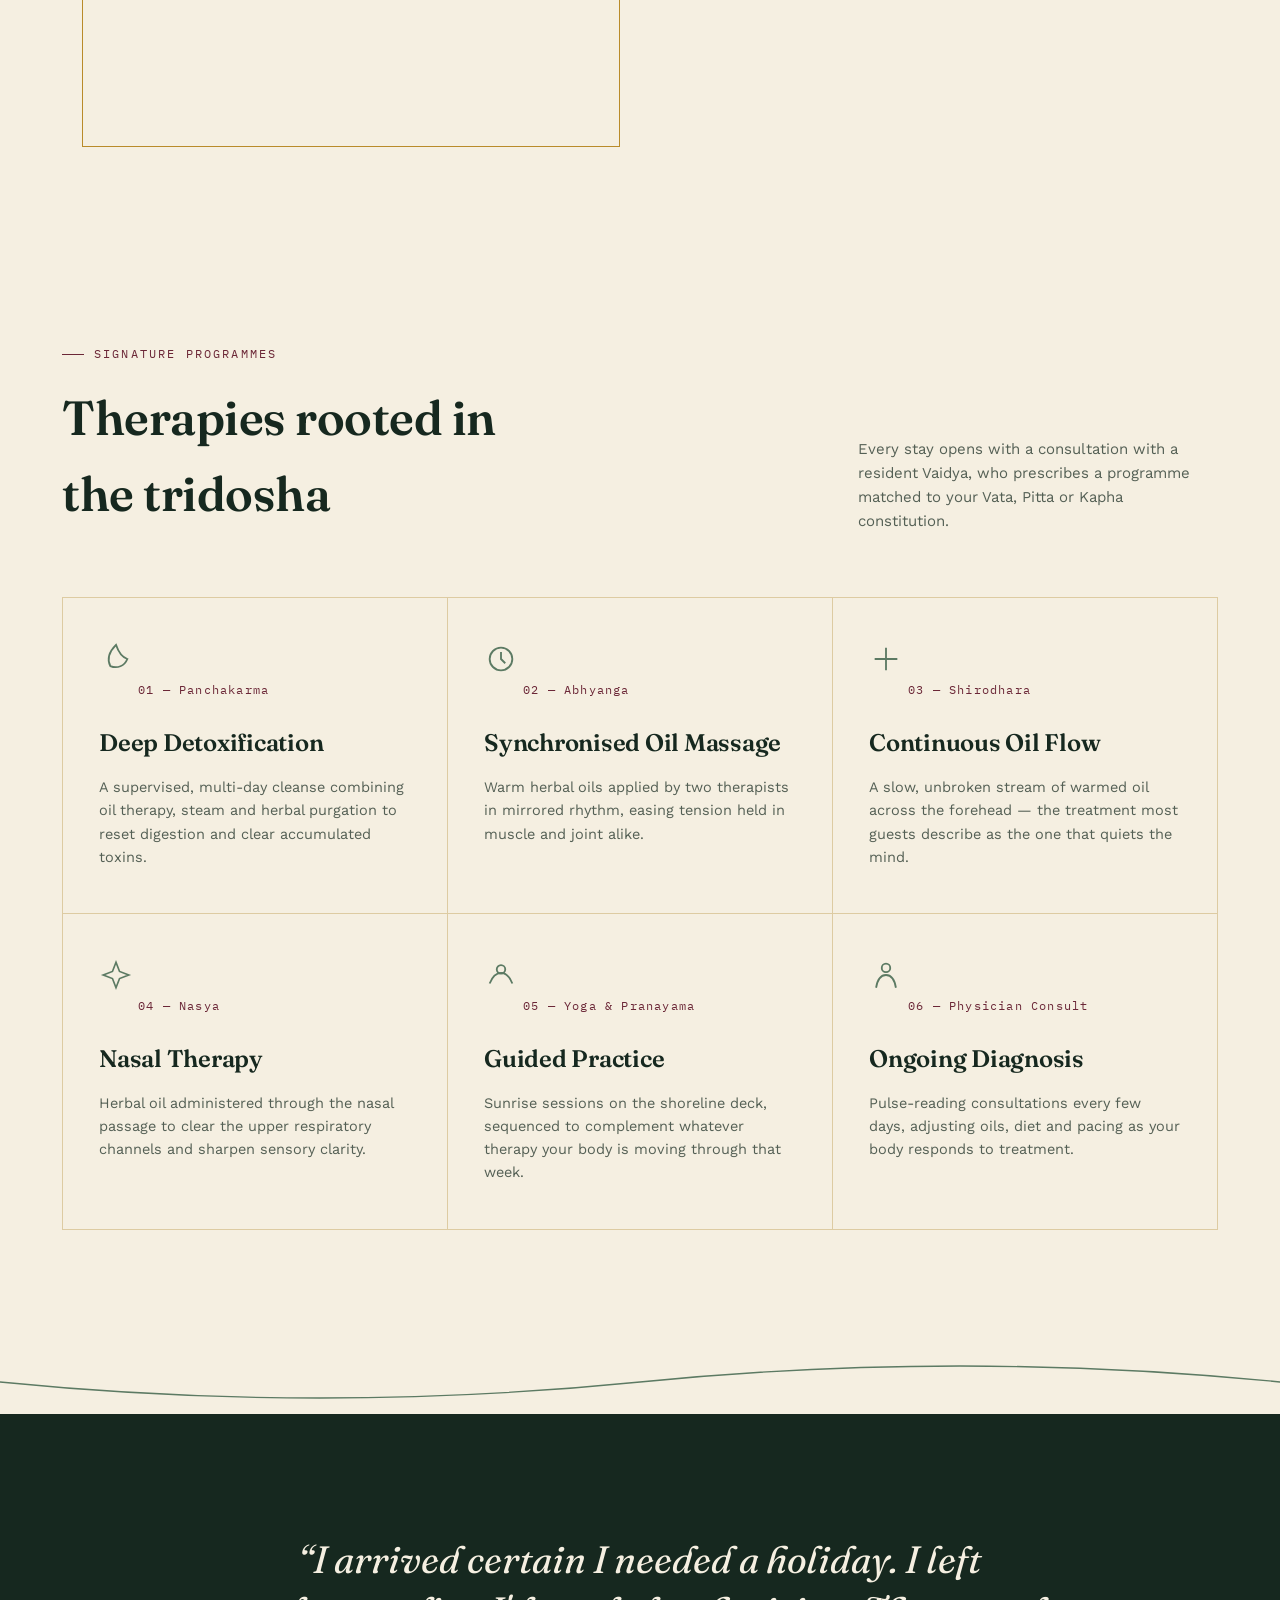
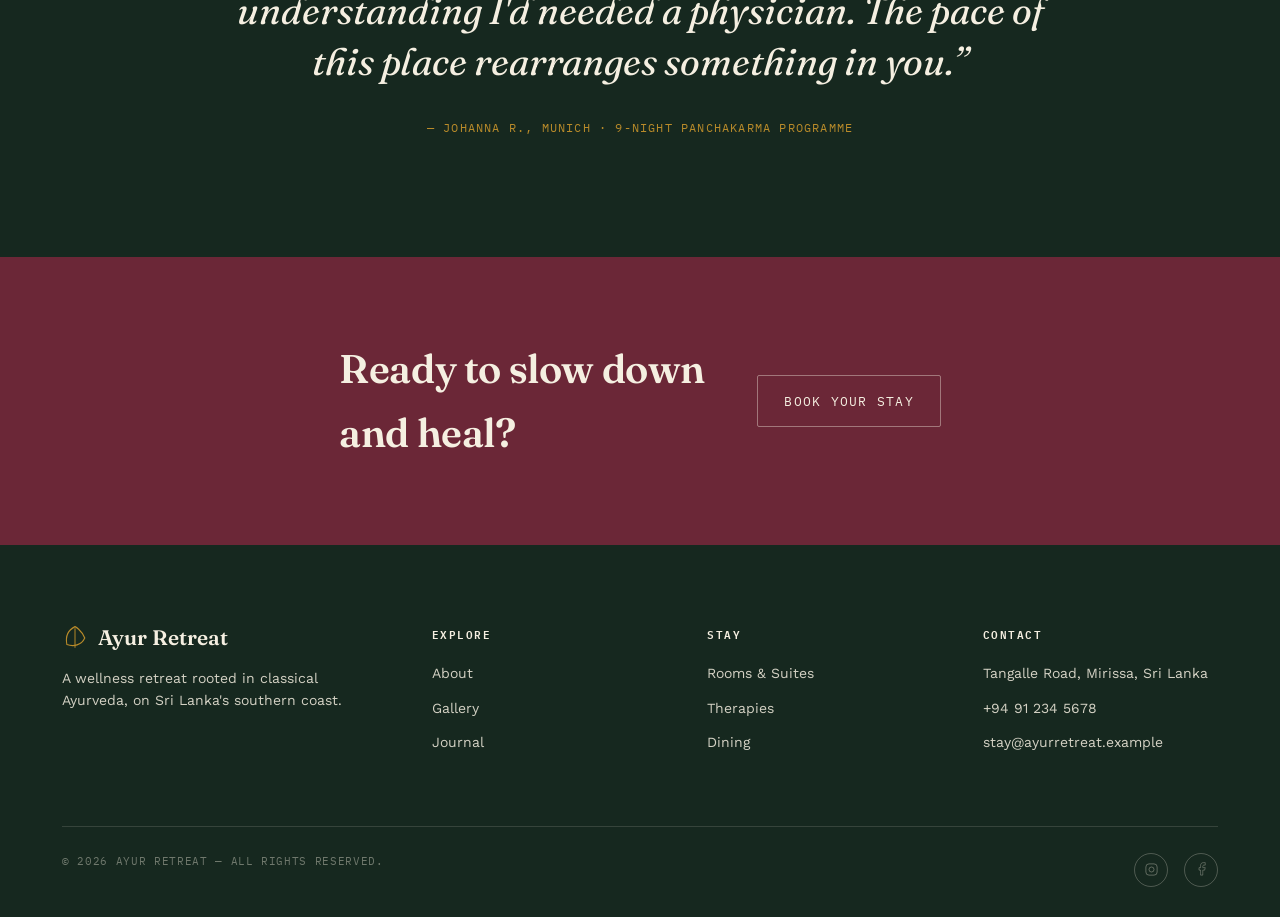
==== commit 0df9116f: "Update title and brand name to Ayur Beach Villa for consistency" ====
--- a/index.html
+++ b/index.html
@@ -3,8 +3,8 @@
 <head>
 <meta charset="UTF-8">
 <meta name="viewport" content="width=device-width, initial-scale=1.0">
-<title>Ayur Retreat — Ayurveda &amp; Wellness Resort, Sri Lanka</title>
-<meta name="description" content="Ayur Retreat is a boutique Ayurveda wellness resort on Sri Lanka's southern coast — classical therapy, oceanfront suites, and considered hospitality.">
+<title>Ayur Beach Villa — Ayurveda &amp; Wellness Resort, Sri Lanka</title>
+<meta name="description" content="Ayur Beach Villa is a boutique Ayurveda wellness resort on Sri Lanka's southern coast — classical therapy, oceanfront suites, and considered hospitality.">
 <link rel="preconnect" href="https://fonts.googleapis.com">
 <link rel="preconnect" href="https://fonts.gstatic.com" crossorigin>
 <link href="https://fonts.googleapis.com/css2?family=Fraunces:ital,opsz,wght@0,9..144,400;0,9..144,600;1,9..144,400&family=Work+Sans:wght@300;400;500;600&family=IBM+Plex+Mono:wght@400;500&display=swap" rel="stylesheet">
@@ -17,7 +17,7 @@
   <div class="wrap">
     <a href="index.html" class="brand">
       <span class="mark"><svg viewBox="0 0 32 32" fill="none"><path d="M16 2C8 6 4 14 6 24c8 3 18 1 22-8C24 6 16 2 16 2Z" stroke="currentColor" stroke-width="1.4"/><path d="M16 4v24" stroke="currentColor" stroke-width="1.2"/></svg></span>
-      <span class="brand-txt">Ayur Retreat<span class="sub">Sri Lanka</span></span>
+      <span class="brand-txt">Ayur Beach Villa<span class="sub">Sri Lanka</span></span>
     </a>
     <nav class="main-nav" id="main-nav">
       <ul>
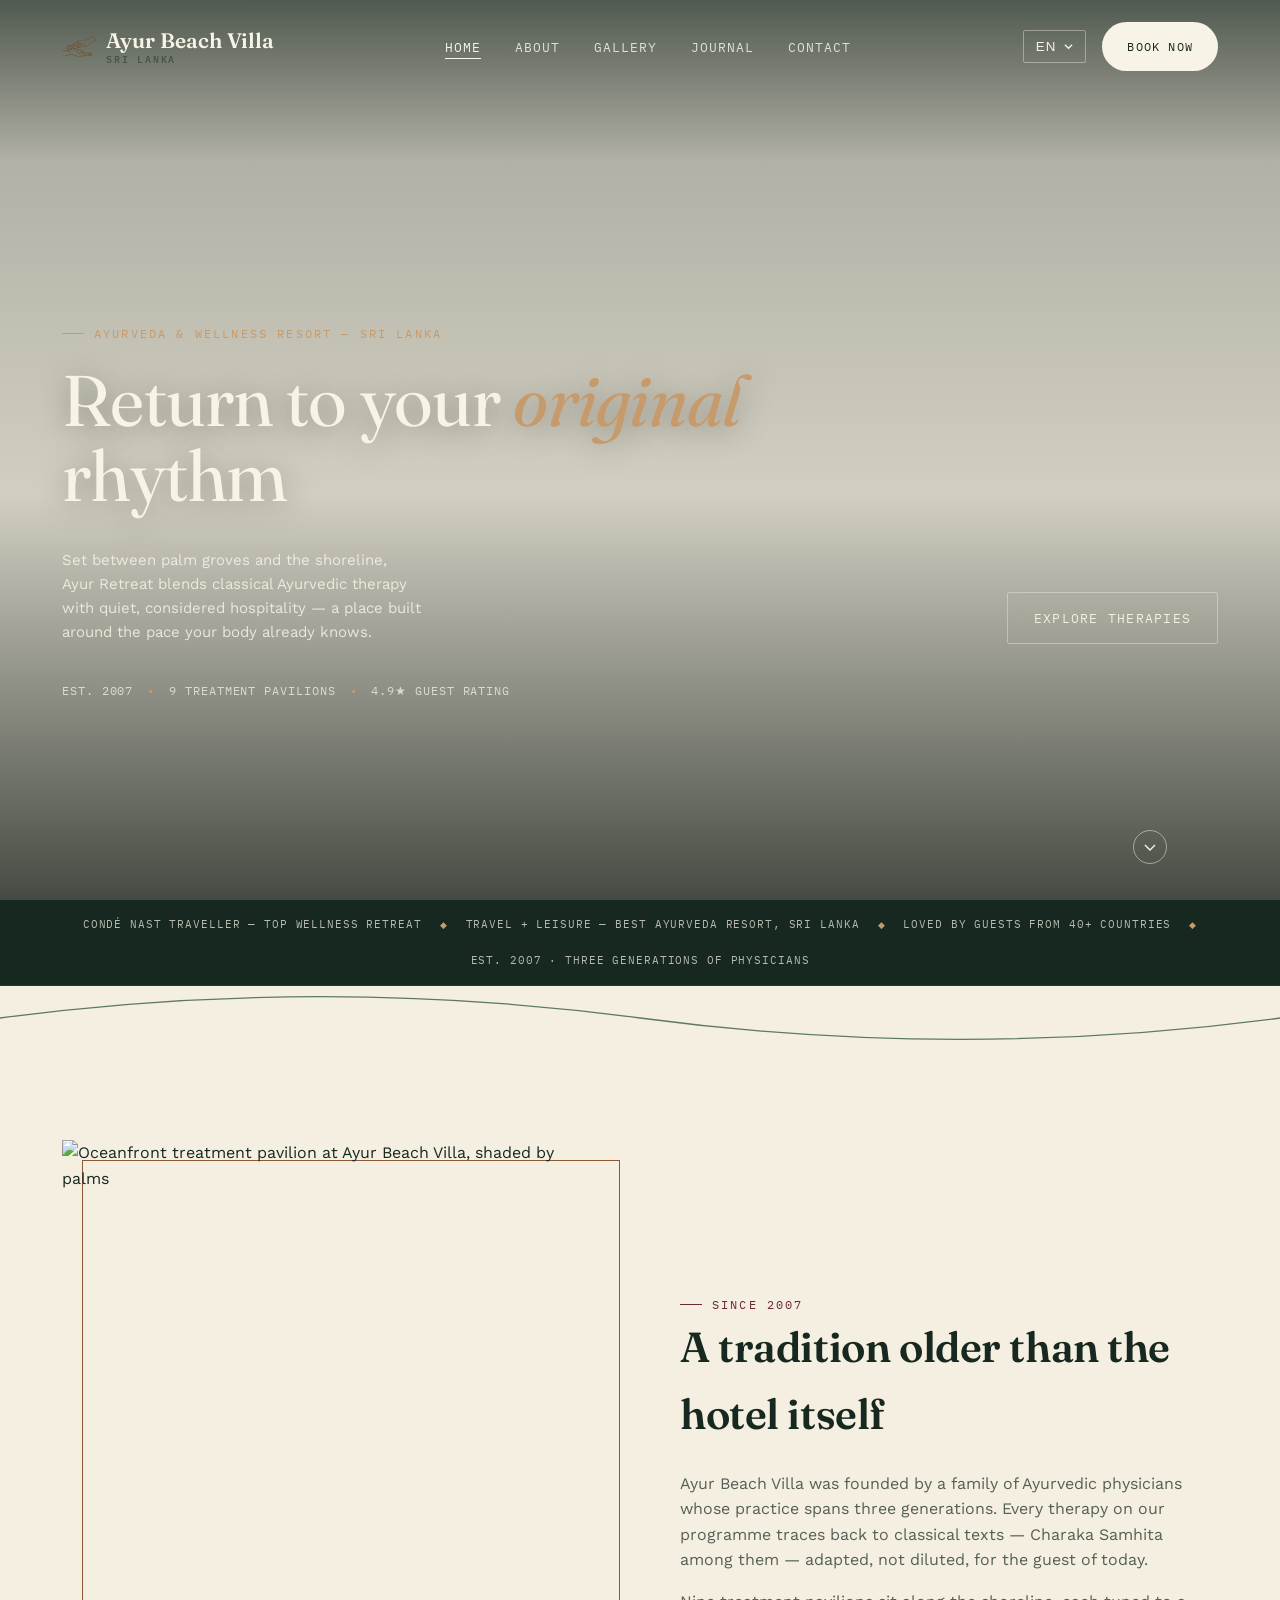
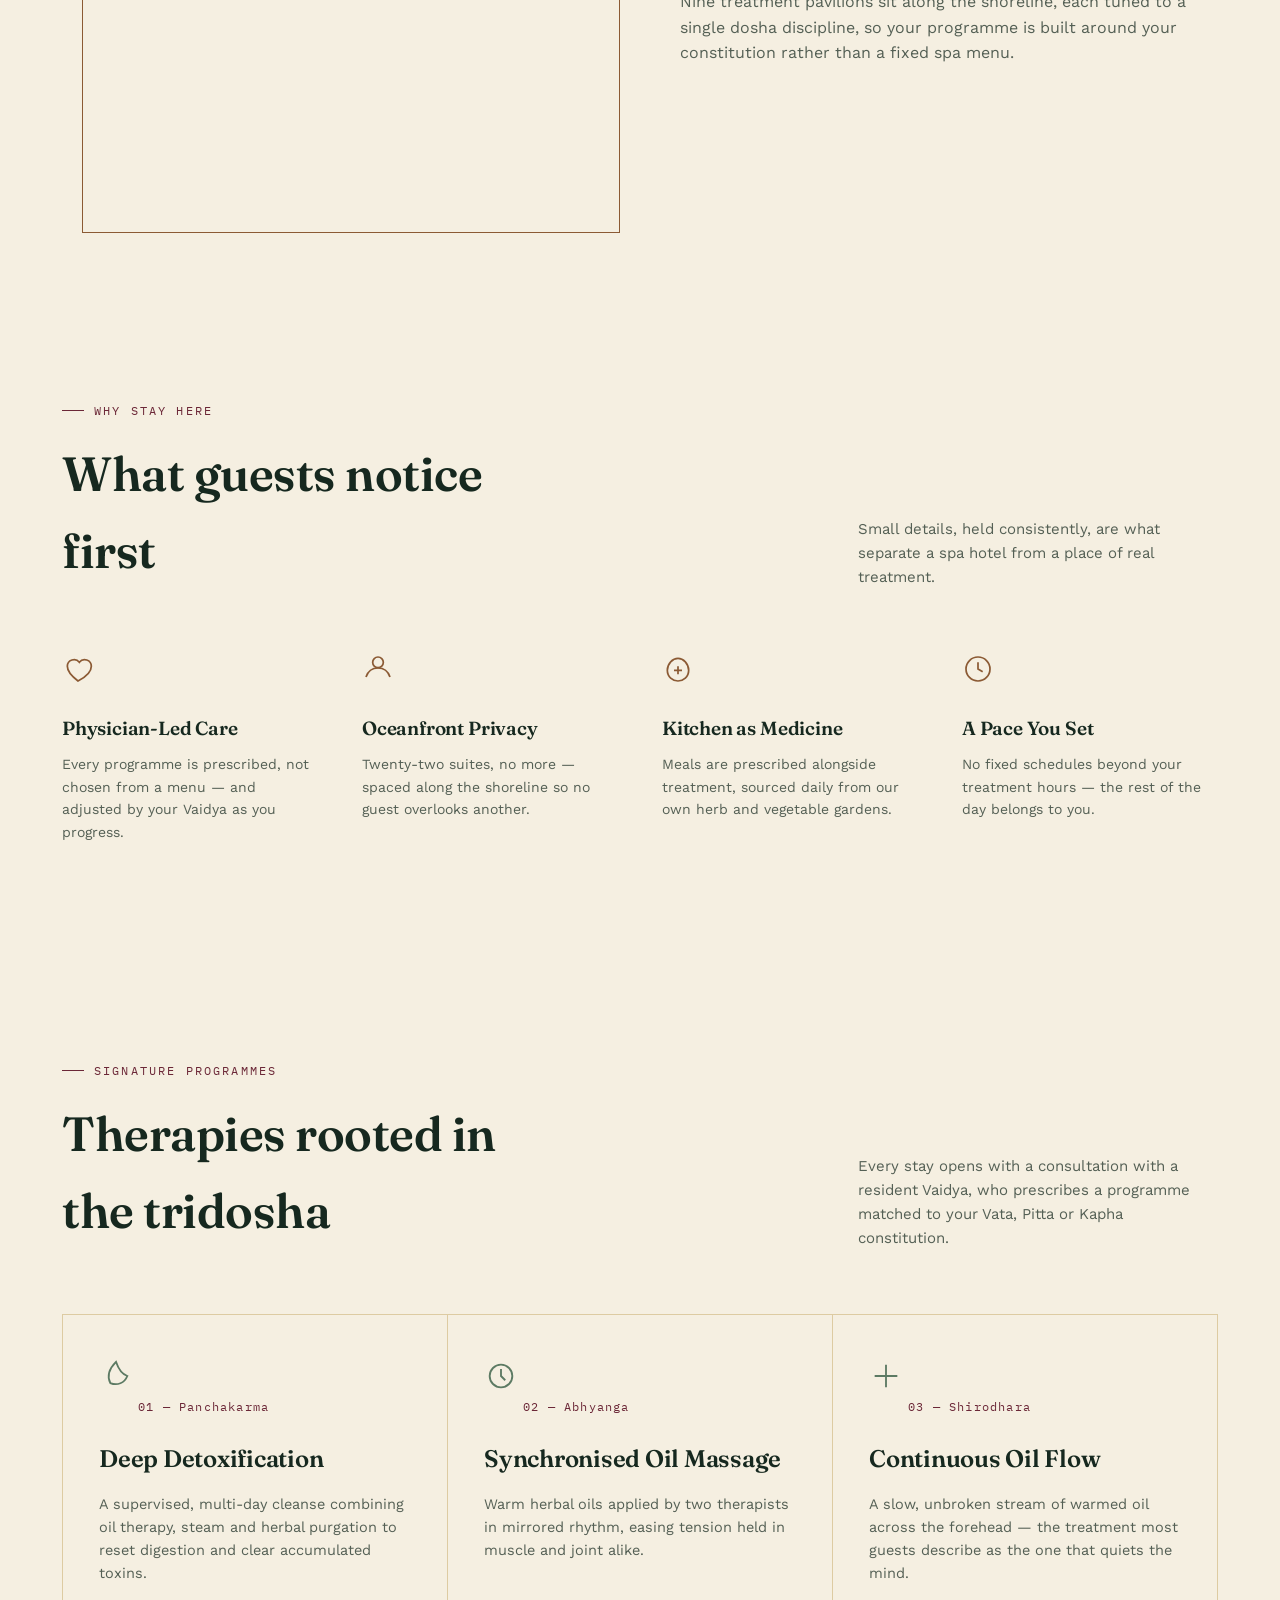
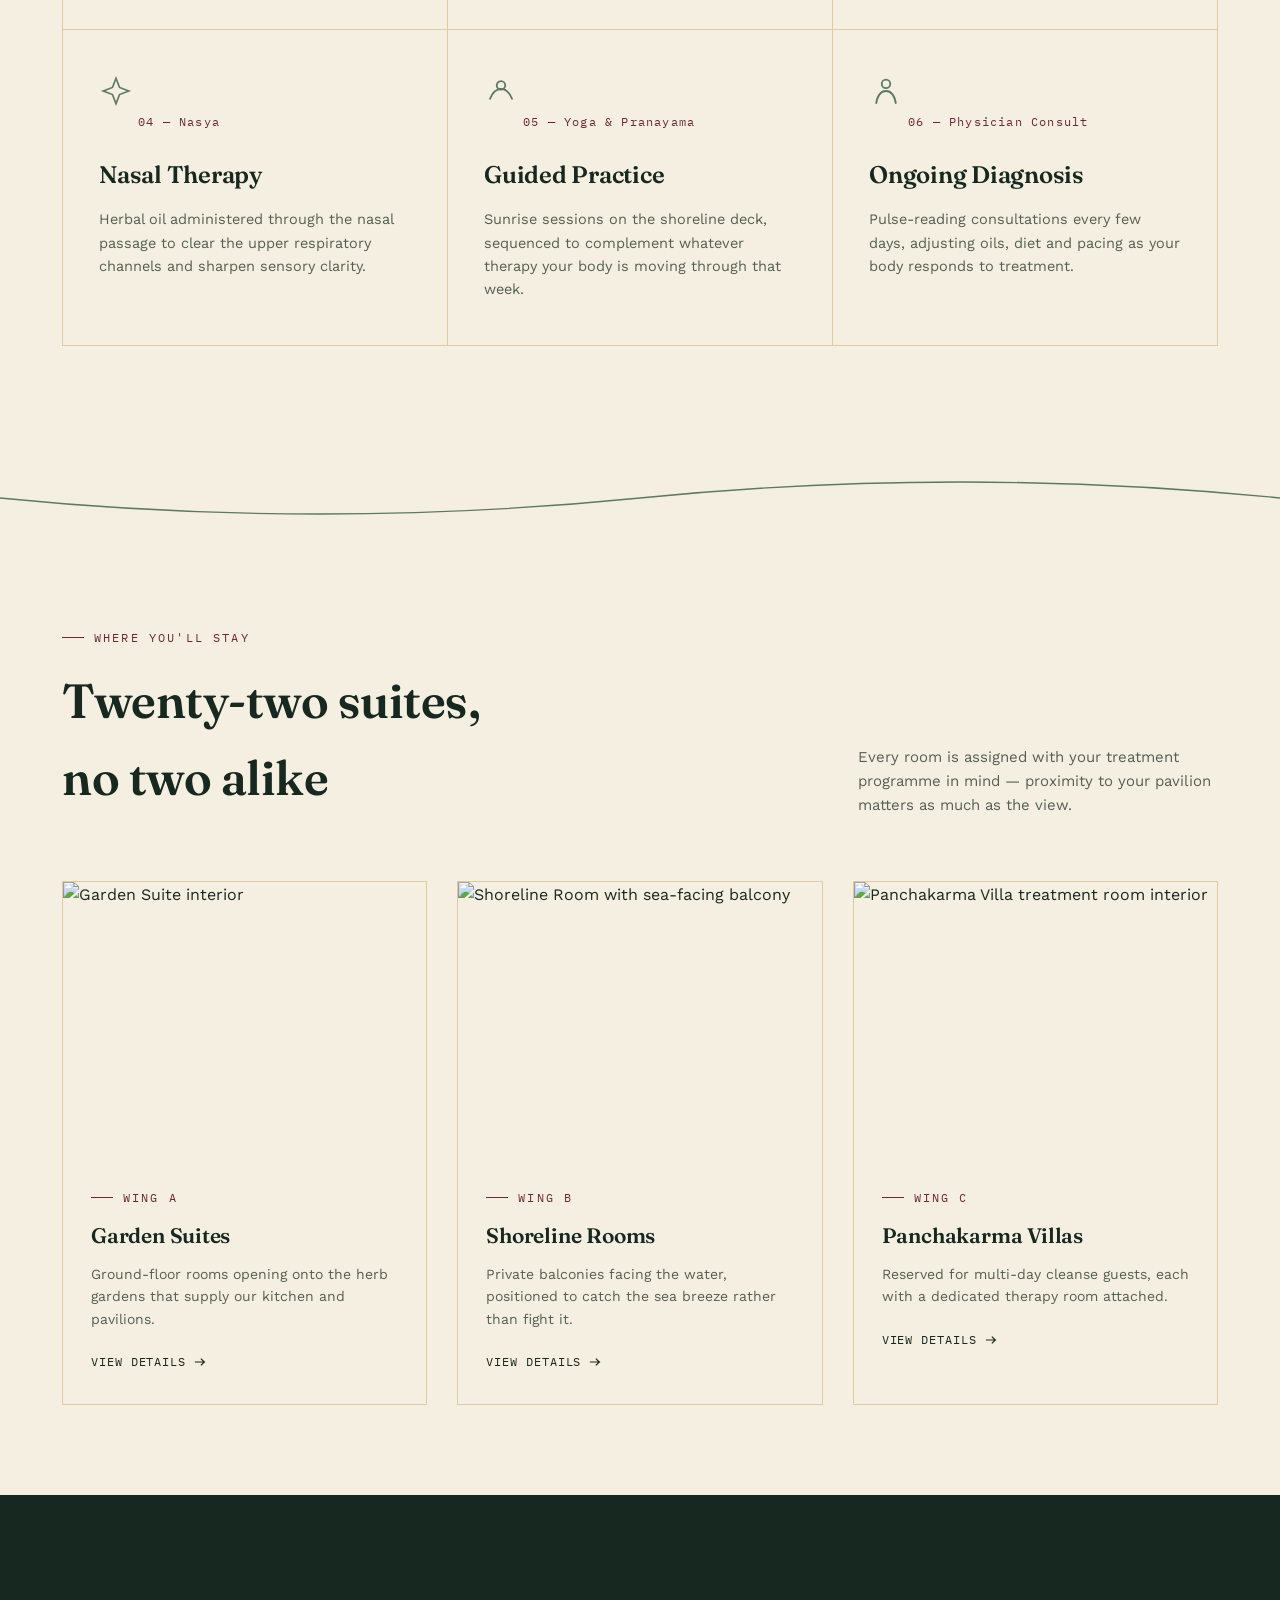
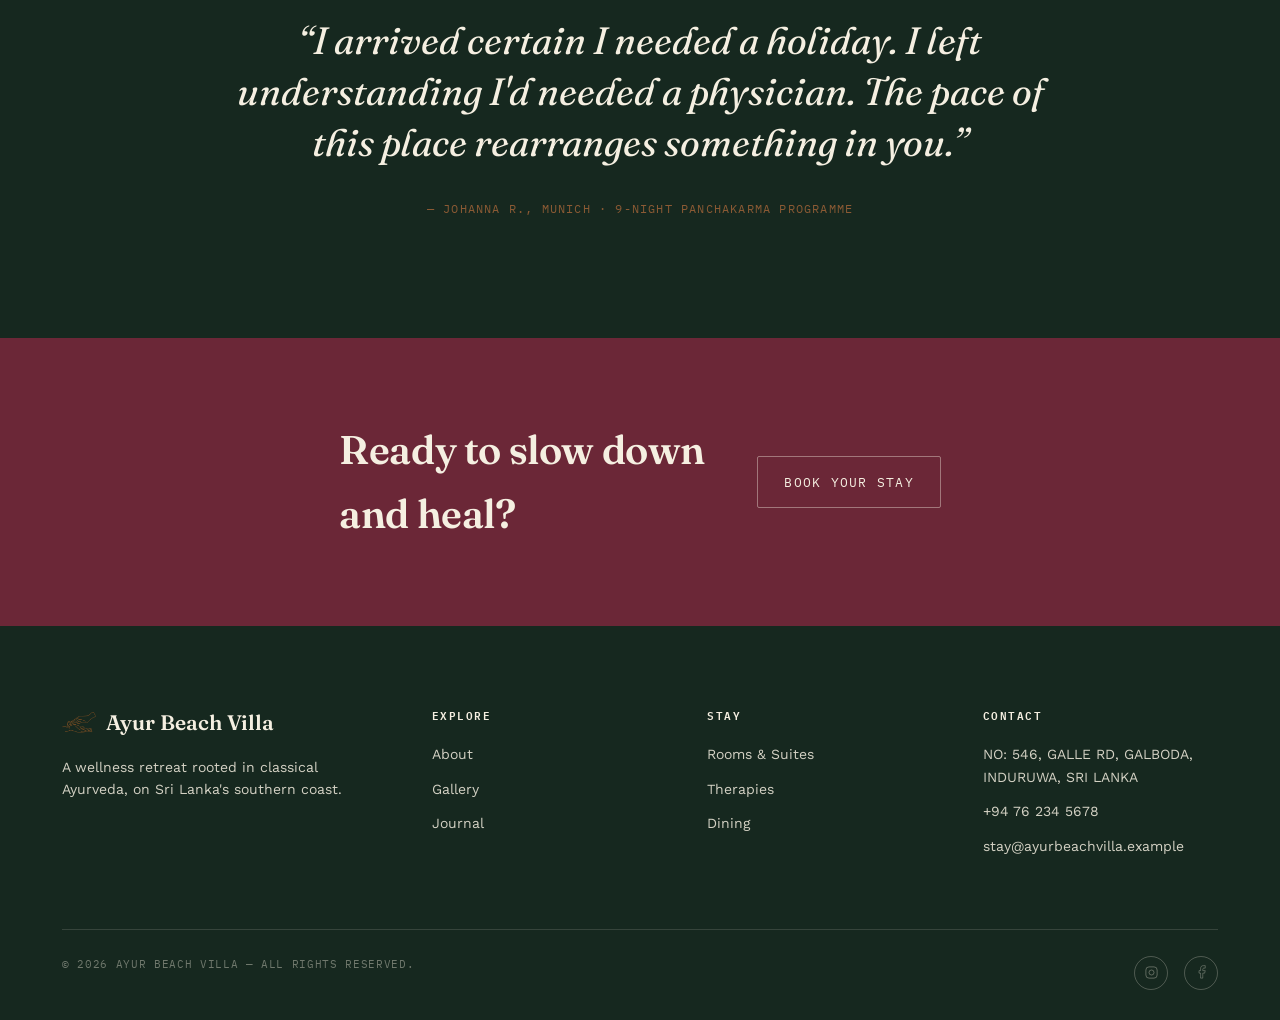
==== commit 26054235: "Add new video file for project documentation" ====
--- a/index.html
+++ b/index.html
@@ -16,7 +16,7 @@
 <header class="site-header">
   <div class="wrap">
     <a href="index.html" class="brand">
-      <span class="mark"><svg viewBox="0 0 32 32" fill="none"><path d="M16 2C8 6 4 14 6 24c8 3 18 1 22-8C24 6 16 2 16 2Z" stroke="currentColor" stroke-width="1.4"/><path d="M16 4v24" stroke="currentColor" stroke-width="1.2"/></svg></span>
+      <span class="mark"><img src="images/logo-icon.png" alt="Ayur Beach Villa"></span>
       <span class="brand-txt">Ayur Beach Villa<span class="sub">Sri Lanka</span></span>
     </a>
     <nav class="main-nav" id="main-nav">
@@ -36,7 +36,7 @@
         </button>
         <div class="lang-menu" role="menu">
           <button type="button" data-lang="en" aria-current="true">EN — English</button>
-          <button type="button" data-lang="si">SI — සිංහල</button>
+          
           <button type="button" data-lang="de">DE — Deutsch</button>
           <button type="button" data-lang="ru">RU — Русский</button>
         </div>
@@ -54,19 +54,37 @@
 
 <!-- ============ HERO (cinematic, full-bleed) ============ -->
 <section class="hero-cinematic">
-  <img class="kenburns" src="https://files.ayana.com/r/1-1_0dz75w_2016x0.webp" alt="Infinity pool facing the ocean at Ayur Retreat, framed by palms">
+  <video class="kenburns" autoplay muted loop playsinline src="video.mp4" poster="https://images.unsplash.com/photo-1571896349842-33c89424de2d?q=80&w=2000&auto=format&fit=crop"></video>
   <div class="wrap">
     <span class="eyebrow" data-i18n="hero.eyebrow">Ayurveda &amp; Wellness Resort — Sri Lanka</span>
     <h1 data-i18n="hero.title">Return to your <em>original</em> rhythm</h1>
     <div class="hero-sub">
-      <p data-i18n="hero.copy">Set between palm groves and the shoreline, Ayur Retreat blends classical Ayurvedic therapy with quiet, considered hospitality — a place built around the pace your body already knows.</p>
+      <p data-i18n="hero.copy">Set between palm groves and the shoreline, Ayur Beach Villa blends classical Ayurvedic therapy with quiet, considered hospitality — a place built around the pace your body already knows.</p>
       <a href="contact.html#book" class="btn btn-line on-dark" data-i18n="hero.cta2">Explore Therapies</a>
+    </div>
+    <div class="hero-badges">
+      <span>Est. 2007</span><span class="dot">•</span>
+      <span>9 Treatment Pavilions</span><span class="dot">•</span>
+      <span>4.9★ Guest Rating</span>
     </div>
   </div>
   <div class="hero-scroll-arrow">
     <svg viewBox="0 0 14 14" width="14" height="14" fill="none"><path d="M2 5l5 5 5-5" stroke="currentColor" stroke-width="1.4"/></svg>
   </div>
 </section>
+
+<!-- ============ ACCOLADES STRIP ============ -->
+<div class="accolade-strip">
+  <div class="wrap accolade-row">
+    <span>Condé Nast Traveller — Top Wellness Retreat</span>
+    <span class="sep">◆</span>
+    <span>Travel + Leisure — Best Ayurveda Resort, Sri Lanka</span>
+    <span class="sep">◆</span>
+    <span>Loved by guests from 40+ countries</span>
+    <span class="sep">◆</span>
+    <span>Est. 2007 · Three Generations of Physicians</span>
+  </div>
+</div>
 
 <div class="leaf-divider"><svg viewBox="0 0 1200 60" preserveAspectRatio="none"><path class="leaf-path" d="M0 30 Q 300 -10 600 30 T 1200 30" /></svg></div>
 
@@ -74,14 +92,49 @@
 <section class="section-tight">
   <div class="wrap split">
     <div class="split-img reveal">
-      <img src="https://images.unsplash.com/photo-1544161515-4ab6ce6db874?q=80&w=1200&auto=format&fit=crop" alt="Oceanfront treatment pavilion at Ayur Retreat, shaded by palms">
+      <img src="https://images.unsplash.com/photo-1544161515-4ab6ce6db874?q=80&w=1200&auto=format&fit=crop" alt="Oceanfront treatment pavilion at Ayur Beach Villa, shaded by palms">
       <div class="frame"></div>
     </div>
     <div class="reveal">
       <span class="eyebrow">Since 2007</span>
       <h2>A tradition older than the hotel itself</h2>
-      <p>Ayur Retreat was founded by a family of Ayurvedic physicians whose practice spans three generations. Every therapy on our programme traces back to classical texts — Charaka Samhita among them — adapted, not diluted, for the guest of today.</p>
+      <p>Ayur Beach Villa was founded by a family of Ayurvedic physicians whose practice spans three generations. Every therapy on our programme traces back to classical texts — Charaka Samhita among them — adapted, not diluted, for the guest of today.</p>
       <p>Nine treatment pavilions sit along the shoreline, each tuned to a single dosha discipline, so your programme is built around your constitution rather than a fixed spa menu.</p>
+    </div>
+  </div>
+</section>
+
+<!-- ============ WHY US — feature row ============ -->
+<section class="why-us section-tight">
+  <div class="wrap">
+    <div class="section-head reveal">
+      <div>
+        <span class="eyebrow">Why Stay Here</span>
+        <h2>What guests notice first</h2>
+      </div>
+      <p>Small details, held consistently, are what separate a spa hotel from a place of real treatment.</p>
+    </div>
+    <div class="why-grid reveal-stagger">
+      <div class="why-card">
+        <svg class="ic" viewBox="0 0 24 24" fill="none"><path d="M12 21c-4-3-8-6.5-8-11a5 5 0 0 1 9-3 5 5 0 0 1 9 3c0 4.5-4 8-10 11Z" stroke="currentColor" stroke-width="1.3"/></svg>
+        <h3>Physician-Led Care</h3>
+        <p>Every programme is prescribed, not chosen from a menu — and adjusted by your Vaidya as you progress.</p>
+      </div>
+      <div class="why-card">
+        <svg class="ic" viewBox="0 0 24 24" fill="none"><path d="M3 18c3-9 15-9 18 0" stroke="currentColor" stroke-width="1.3"/><circle cx="12" cy="7" r="4" stroke="currentColor" stroke-width="1.3"/></svg>
+        <h3>Oceanfront Privacy</h3>
+        <p>Twenty-two suites, no more — spaced along the shoreline so no guest overlooks another.</p>
+      </div>
+      <div class="why-card">
+        <svg class="ic" viewBox="0 0 24 24" fill="none"><path d="M4 13c0-5 4-9 8-9s8 4 8 9-4 8-8 8-8-3-8-8Z" stroke="currentColor" stroke-width="1.3"/><path d="M9 13h6M12 10v6" stroke="currentColor" stroke-width="1.3"/></svg>
+        <h3>Kitchen as Medicine</h3>
+        <p>Meals are prescribed alongside treatment, sourced daily from our own herb and vegetable gardens.</p>
+      </div>
+      <div class="why-card">
+        <svg class="ic" viewBox="0 0 24 24" fill="none"><circle cx="12" cy="12" r="9" stroke="currentColor" stroke-width="1.3"/><path d="M12 7v5l3.5 2" stroke="currentColor" stroke-width="1.3"/></svg>
+        <h3>A Pace You Set</h3>
+        <p>No fixed schedules beyond your treatment hours — the rest of the day belongs to you.</p>
+      </div>
     </div>
   </div>
 </section>
@@ -140,6 +193,60 @@
 </section>
 
 <div class="leaf-divider"><svg viewBox="0 0 1200 60" preserveAspectRatio="none"><path class="leaf-path" d="M0 30 Q 300 60 600 30 T 1200 30" /></svg></div>
+
+<!-- ============ FEATURED SUITES ============ -->
+<section class="suites section-tight">
+  <div class="wrap">
+    <div class="section-head reveal">
+      <div>
+        <span class="eyebrow">Where You'll Stay</span>
+        <h2>Twenty-two suites, no two alike</h2>
+      </div>
+      <p>Every room is assigned with your treatment programme in mind — proximity to your pavilion matters as much as the view.</p>
+    </div>
+    <div class="suite-grid reveal-stagger">
+      <a href="about.html#therapies" class="suite-card">
+        <div class="suite-img">
+          <img src="https://images.unsplash.com/photo-1611892440504-42a792e24d32?q=80&w=900&auto=format&fit=crop" alt="Garden Suite interior">
+        </div>
+        <div class="suite-body">
+          <span class="eyebrow">Wing A</span>
+          <h3>Garden Suites</h3>
+          <p>Ground-floor rooms opening onto the herb gardens that supply our kitchen and pavilions.</p>
+          <span class="suite-link">View Details
+            <svg viewBox="0 0 14 10" fill="none"><path d="M1 5h12M8 1l4 4-4 4" stroke="currentColor" stroke-width="1.4"/></svg>
+          </span>
+        </div>
+      </a>
+      <a href="about.html#therapies" class="suite-card">
+        <div class="suite-img">
+          <img src="https://images.unsplash.com/photo-1571003123894-1f0594d2b5d9?q=80&w=900&auto=format&fit=crop" alt="Shoreline Room with sea-facing balcony">
+        </div>
+        <div class="suite-body">
+          <span class="eyebrow">Wing B</span>
+          <h3>Shoreline Rooms</h3>
+          <p>Private balconies facing the water, positioned to catch the sea breeze rather than fight it.</p>
+          <span class="suite-link">View Details
+            <svg viewBox="0 0 14 10" fill="none"><path d="M1 5h12M8 1l4 4-4 4" stroke="currentColor" stroke-width="1.4"/></svg>
+          </span>
+        </div>
+      </a>
+      <a href="about.html#therapies" class="suite-card">
+        <div class="suite-img">
+          <img src="https://images.unsplash.com/photo-1540555700478-4be289fbecef?q=80&w=900&auto=format&fit=crop" alt="Panchakarma Villa treatment room interior">
+        </div>
+        <div class="suite-body">
+          <span class="eyebrow">Wing C</span>
+          <h3>Panchakarma Villas</h3>
+          <p>Reserved for multi-day cleanse guests, each with a dedicated therapy room attached.</p>
+          <span class="suite-link">View Details
+            <svg viewBox="0 0 14 10" fill="none"><path d="M1 5h12M8 1l4 4-4 4" stroke="currentColor" stroke-width="1.4"/></svg>
+          </span>
+        </div>
+      </a>
+    </div>
+  </div>
+</section>
 
 <!-- ============ TESTIMONIAL ============ -->
 <section class="testimonial">
@@ -165,8 +272,8 @@
     <div class="footer-grid">
       <div class="footer-brand">
         <a href="index.html" class="brand" style="color:var(--paper)">
-          <span class="mark"><svg viewBox="0 0 32 32" fill="none"><path d="M16 2C8 6 4 14 6 24c8 3 18 1 22-8C24 6 16 2 16 2Z" stroke="currentColor" stroke-width="1.4"/><path d="M16 4v24" stroke="currentColor" stroke-width="1.2"/></svg></span>
-          <span class="brand-txt">Ayur Retreat</span>
+          <span class="mark"><img src="images/logo-icon.png" alt="Ayur Beach Villa"></span>
+          <span class="brand-txt">Ayur Beach Villa</span>
         </a>
         <p data-i18n="footer.tag">A wellness retreat rooted in classical Ayurveda, on Sri Lanka's southern coast.</p>
       </div>
@@ -189,14 +296,14 @@
       <div>
         <h4 data-i18n="footer.contact">Contact</h4>
         <ul>
-          <li>Tangalle Road, Mirissa, Sri Lanka</li>
-          <li>+94 91 234 5678</li>
-          <li>stay@ayurretreat.example</li>
+          <li>NO: 546, GALLE RD, GALBODA, INDURUWA, SRI LANKA</li>
+          <li>+94 76 234 5678</li>
+          <li>stay@ayurbeachvilla.example</li>
         </ul>
       </div>
     </div>
     <div class="footer-bottom">
-      <span>© 2026 Ayur Retreat — <span data-i18n="footer.rights">All rights reserved.</span></span>
+      <span>© 2026 Ayur Beach Villa — <span data-i18n="footer.rights">All rights reserved.</span></span>
       <div class="socials">
         <a href="#" aria-label="Instagram"><svg viewBox="0 0 24 24" fill="none"><rect x="3" y="3" width="18" height="18" rx="5" stroke="currentColor" stroke-width="1.3"/><circle cx="12" cy="12" r="4" stroke="currentColor" stroke-width="1.3"/></svg></a>
         <a href="#" aria-label="Facebook"><svg viewBox="0 0 24 24" fill="none"><path d="M14 21v-8h3l1-4h-4V7c0-1 .5-2 2-2h2V1h-3c-3 0-4.5 2-4.5 5v3H8v4h2.5v8H14Z" stroke="currentColor" stroke-width="1.1"/></svg></a>
--- a/css/style.css
+++ b/css/style.css
@@ -7,8 +7,9 @@
   --ink:      #16281F;   /* deep forest — dark surfaces, primary text */
   --paper:    #F5EFE1;   /* palm-leaf paper — base background */
   --paper-2:  #EDE4CE;   /* slightly deeper paper, for cards */
-  --gold:     #B98B2A;   /* turmeric — primary accent / CTA */
-  --gold-dim: #8E6B20;
+  --gold:     #8B5A34;   /* logo brown — was turmeric gold */   /* turmeric — primary accent / CTA */
+  --gold-dim: #6E4728;
+  --gold-light: #C79A6B; /* lighter brown tint for on-dark text/accents */
   --maroon:   #6B2737;   /* kumkum oxblood — secondary accent */
   --sage:     #5C7A63;   /* herbal sage — supporting accent */
   --sand:     #DDCBA2;   /* muted sand — dividers, borders */
@@ -135,8 +136,9 @@
 .site-header .wrap{ display:flex; align-items:center; justify-content:space-between; gap:24px; }
 
 .brand{ display:flex; align-items:center; gap:10px; font-family:var(--font-display); font-size:21px; font-weight:600; }
-.brand .mark{ width:26px; height:26px; color:var(--gold); }
+.brand .mark{ width:34px; height:34px; color:var(--gold); display:inline-flex; align-items:center; justify-content:center; }
 .brand .mark svg{ width:100%; height:100%; }
+.brand .mark img{ width:100%; height:100%; object-fit:contain; }
 .brand span.sub{ font-family:var(--font-mono); font-size:10px; letter-spacing:.18em; color:var(--ink-45); display:block; text-transform:uppercase; margin-top:1px; }
 .brand-txt{ display:flex; flex-direction:column; line-height:1.1; }
 
@@ -178,7 +180,7 @@
 .nav-toggle span{ display:block; width:24px; height:1.5px; background:var(--ink); margin:5px 0; transition:transform .3s var(--ease), opacity .3s var(--ease); }
 
 /* =========================================================
-   HERO (legacy full homepage hero — kept for reference/unused)
+   HERO
    ========================================================= */
 .hero{
   position:relative;
@@ -238,58 +240,19 @@
 @keyframes scrollLine{ 0%{ transform:scaleY(0); transform-origin:top;} 50%{ transform:scaleY(1); transform-origin:top;} 50.01%{ transform-origin:bottom;} 100%{ transform:scaleY(0); transform-origin:bottom;} }
 
 /* =========================================================
-   PAGE HERO — CINEMATIC (About / Gallery / Journal / Contact)
-   Full-bleed photo with overlaid heading, matching the
-   homepage's .hero-cinematic treatment but shorter.
-   ========================================================= */
-.page-hero-cinematic{
-  position:relative;
-  min-height:64svh;
-  display:flex; align-items:flex-end;
-  overflow:hidden;
-  color:#F7F3E6;
-}
-.page-hero-cinematic .kenburns{
-  position:absolute; inset:0; width:100%; height:100%; object-fit:cover;
-  animation: kenburnsZoom 24s ease-in-out infinite alternate;
-}
-.page-hero-cinematic::after{
-  content:""; position:absolute; inset:0;
-  background:linear-gradient(0deg, rgba(10,20,14,.82) 0%, rgba(10,20,14,.2) 48%, rgba(10,20,14,.5) 100%);
-}
-.page-hero-cinematic .wrap{
-  position:relative; z-index:2; width:100%;
-  padding:168px 32px 74px;
-}
-.page-hero-cinematic .eyebrow{
-  color:#E8C97A; margin-bottom:18px;
-  opacity:0; animation:riseIn .8s var(--ease) .1s forwards;
-}
-.page-hero-cinematic .eyebrow::before{ background:#E8C97A; }
-.page-hero-cinematic h1{
-  font-size:clamp(34px,5.2vw,58px); font-weight:400; max-width:18ch; line-height:1.08;
-  text-shadow:0 4px 30px rgba(0,0,0,.35);
-  opacity:0; transform:translateY(20px);
-  animation:riseIn .9s var(--ease) .22s forwards;
-}
-.page-hero-cinematic p{
-  max-width:540px; color:rgba(247,243,230,.85); margin-top:16px; font-size:16px;
-  opacity:0; transform:translateY(16px);
-  animation:riseIn .9s var(--ease) .36s forwards;
-}
-.page-hero-cinematic .crumb{
-  margin-top:24px; color:rgba(247,243,230,.65);
-  opacity:0; animation:riseIn .9s var(--ease) .5s forwards;
-}
-.page-hero-cinematic .crumb a:hover{ color:#E8C97A; }
-
-@media (prefers-reduced-motion: reduce){
-  .page-hero-cinematic .kenburns{ animation:none; }
-}
-@media (max-width:760px){
-  .page-hero-cinematic{ min-height:52svh; }
-  .page-hero-cinematic .wrap{ padding-top:140px; padding-bottom:56px; }
-}
+   PAGE HERO (interior pages — shorter banner)
+   ========================================================= */
+.page-hero{
+  position:relative; background:var(--ink); color:var(--paper);
+  padding:186px 0 90px; overflow:hidden;
+}
+.page-hero .hero-bg{ opacity:.9; }
+.page-hero h1{ font-size:clamp(38px,6vw,68px); }
+.page-hero .eyebrow{ color:var(--gold); margin-bottom:20px; }
+.page-hero .eyebrow::before{ background:var(--gold); }
+.page-hero p{ max-width:520px; color:var(--paper-80); margin-top:18px; font-size:16px; }
+.crumb{ font-family:var(--font-mono); font-size:11px; letter-spacing:.1em; text-transform:uppercase; color:var(--paper-80); margin-top:26px; display:flex; gap:8px; }
+.crumb a:hover{ color:var(--gold); }
 
 /* =========================================================
    SECTIONS — generic
@@ -356,7 +319,7 @@
 .footer-grid ul li{ margin-bottom:12px; font-size:14px; }
 .footer-grid ul a:hover{ color:var(--gold); }
 .footer-brand p{ margin-top:16px; max-width:280px; font-size:14px; }
-.footer-bottom{ display:flex; justify-content:space-between; padding-top:26px; font-family:var(--font-mono); font-size:11px; letter-spacing:.06em; text-transform:uppercase; color:rgba(245,239,225,.4); flex-wrap:wrap; gap:12px; }
+.footer-bottom{ display:flex; justify-content:space-between; padding-top:26px; font-family:var(--font-mono); font-size:11px; letter-spacing:.06em; text-transform:uppercase; color:var(--ink-45); color:rgba(245,239,225,.4); flex-wrap:wrap; gap:12px; }
 .socials{ display:flex; gap:16px; }
 .socials a{ width:34px; height:34px; border:1px solid rgba(245,239,225,.25); border-radius:50%; display:flex; align-items:center; justify-content:center; transition:.3s var(--ease); }
 .socials a:hover{ background:var(--gold); border-color:var(--gold); color:var(--ink); }
@@ -561,6 +524,9 @@
   position:absolute; inset:0; width:100%; height:100%; object-fit:cover;
   animation: kenburnsZoom 22s ease-in-out infinite alternate;
 }
+/* real video already has its own camera motion — the extra zoom animation
+   just makes it look shaky, so turn it off for <video>, keep it for <img> */
+.hero-cinematic video.kenburns{ animation:none; }
 @keyframes kenburnsZoom{
   0%   { transform: scale(1) translate(0,0); }
   100% { transform: scale(1.12) translate(-1%, -1.5%); }
@@ -570,28 +536,15 @@
   background:linear-gradient(0deg, rgba(10,20,14,.75) 0%, rgba(10,20,14,.15) 45%, rgba(10,20,14,.35) 100%);
 }
 .hero-cinematic .wrap{ position:relative; z-index:2; width:100%; padding-bottom:80px; color:#F7F3E6; }
-.hero-cinematic .eyebrow{
-  color:#E8C97A; margin-bottom:20px;
-  opacity:0; animation:riseIn .8s var(--ease) .1s forwards;
-}
-.hero-cinematic .eyebrow::before{ background:#E8C97A; }
+.hero-cinematic .eyebrow{ color:var(--gold-light); margin-bottom:20px; }
+.hero-cinematic .eyebrow::before{ background:var(--gold-light); }
 .hero-cinematic h1{
   font-size:clamp(38px,5.6vw,72px); font-weight:400; max-width:16ch; line-height:1.05;
   text-shadow:0 4px 30px rgba(0,0,0,.35);
-  opacity:0; transform:translateY(20px);
-  animation:riseIn .9s var(--ease) .22s forwards;
-}
-.hero-cinematic h1 em{ font-style:italic; color:#E8C97A; }
+}
+.hero-cinematic h1 em{ font-style:italic; color:var(--gold-light); }
 .hero-cinematic .hero-sub{ display:flex; justify-content:space-between; align-items:flex-end; gap:40px; margin-top:34px; flex-wrap:wrap; }
-.hero-cinematic .hero-sub p{
-  max-width:360px; color:rgba(247,243,230,.85); font-size:15px;
-  opacity:0; transform:translateY(16px);
-  animation:riseIn .9s var(--ease) .36s forwards;
-}
-.hero-cinematic .hero-sub .btn{
-  opacity:0; transform:translateY(16px);
-  animation:riseIn .9s var(--ease) .5s forwards;
-}
+.hero-cinematic .hero-sub p{ max-width:360px; color:rgba(247,243,230,.85); font-size:15px; }
 .hero-scroll-arrow{
   position:absolute; left:50%; bottom:36px; transform:translateX(-50%); z-index:2;
   width:34px; height:34px; border:1px solid rgba(247,243,230,.5); border-radius:50%;
@@ -607,4 +560,145 @@
 @media (max-width:760px){
   .hero-cinematic{ height:90svh; }
   .hero-cinematic .hero-sub{ flex-direction:column; align-items:flex-start; }
+}
+
+/* =========================================================
+   INTERIOR PAGE HERO — same cinematic photo treatment,
+   shorter height, used on About / Gallery / Journal / Contact
+   ========================================================= */
+.page-hero-cinematic{
+  position:relative; min-height:88svh; display:flex; align-items:flex-end;
+  overflow:hidden; padding-top:0;
+}
+.page-hero-cinematic .kenburns{
+  position:absolute; inset:0; width:100%; height:100%; object-fit:cover;
+  animation: kenburnsZoom 24s ease-in-out infinite alternate;
+}
+.page-hero-cinematic::after{
+  content:""; position:absolute; inset:0;
+  background:linear-gradient(0deg, rgba(10,20,14,.8) 0%, rgba(10,20,14,.2) 50%, rgba(10,20,14,.4) 100%);
+}
+.page-hero-cinematic .wrap{ position:relative; z-index:2; width:100%; padding:168px 32px 74px; color:#F7F3E6; }
+.page-hero-cinematic .eyebrow{
+  color:var(--gold-light); margin-bottom:18px;
+  opacity:0; animation:riseIn .8s var(--ease) .1s forwards;
+}
+.page-hero-cinematic .eyebrow::before{ background:var(--gold-light); }
+.page-hero-cinematic h1{
+  font-size:clamp(34px,5.2vw,60px); font-weight:400; max-width:16ch; line-height:1.08;
+  text-shadow:0 4px 26px rgba(0,0,0,.35);
+  opacity:0; transform:translateY(20px);
+  animation:riseIn .9s var(--ease) .22s forwards;
+}
+.page-hero-cinematic p{
+  max-width:480px; color:rgba(247,243,230,.88); margin-top:16px; font-size:15.5px;
+  opacity:0; transform:translateY(16px);
+  animation:riseIn .9s var(--ease) .36s forwards;
+}
+.page-hero-cinematic .crumb{
+  color:rgba(247,243,230,.7); margin-top:24px;
+  opacity:0; animation:riseIn .9s var(--ease) .5s forwards;
+}
+.page-hero-cinematic .crumb a:hover{ color:var(--gold-light); }
+
+@media (prefers-reduced-motion: reduce){
+  .page-hero-cinematic .kenburns{ animation:none; }
+  .page-hero-cinematic .eyebrow,
+  .page-hero-cinematic h1,
+  .page-hero-cinematic p,
+  .page-hero-cinematic .crumb{ opacity:1; transform:none; animation:none; }
+}
+@media (max-width:760px){
+  .page-hero-cinematic{ min-height:72svh; }
+  .page-hero-cinematic .wrap{ padding-top:140px; padding-bottom:56px; }
+}
+
+/* =========================================================
+   HERO — drone video background, mute control, trust badges
+   ========================================================= */
+.hero-media{ position:absolute; inset:0; z-index:0; background:var(--ink); }
+.hero-video,
+.hero-video-fallback{
+  position:absolute; inset:0; width:100%; height:100%; object-fit:cover;
+}
+.hero-video-fallback{ display:none; }
+.hero-media.video-failed .hero-video{ display:none; }
+.hero-media.video-failed .hero-video-fallback{ display:block; }
+
+.mute-toggle{
+  position:absolute; right:32px; bottom:36px; z-index:3;
+  width:46px; height:46px; border-radius:50%;
+  background:rgba(14,31,22,.4); border:1px solid rgba(247,243,230,.4);
+  backdrop-filter:blur(6px);
+  color:#F7F3E6; display:flex; align-items:center; justify-content:center;
+  cursor:pointer; transition:all .3s var(--ease);
+}
+.mute-toggle:hover{ background:var(--gold); border-color:var(--gold); color:var(--ink); }
+.mute-toggle svg{ width:18px; height:18px; }
+.hero-scroll-arrow{ left:auto; right:96px; }
+@media (max-width:760px){
+  .mute-toggle{ right:20px; bottom:24px; width:40px; height:40px; }
+  .hero-scroll-arrow{ display:none; }
+}
+
+.hero-badges{
+  display:flex; align-items:center; gap:14px; flex-wrap:wrap; margin-top:38px;
+  font-family:var(--font-mono); font-size:11.5px; letter-spacing:.08em; text-transform:uppercase;
+  color:rgba(247,243,230,.75);
+  opacity:0; transform:translateY(14px);
+  animation:riseIn .9s var(--ease) .64s forwards;
+}
+.hero-badges .dot{ color:var(--gold-light); }
+
+/* video sits behind everything but above the ::after scrim defined earlier;
+   raise the scrim + text above the media layer */
+.hero-cinematic::after{ z-index:1; }
+.hero-cinematic .wrap,
+.hero-cinematic .hero-scroll-arrow,
+.hero-cinematic .mute-toggle{ z-index:3; }
+
+/* =========================================================
+   HOME PAGE — accolade strip, why-us grid, suites preview
+   ========================================================= */
+.accolade-strip{
+  background:var(--ink); color:rgba(247,243,230,.72); overflow:hidden;
+  padding:16px 0; border-bottom:1px solid rgba(247,243,230,.08);
+}
+.accolade-row{
+  display:flex; align-items:center; gap:18px; flex-wrap:wrap; justify-content:center;
+  font-family:var(--font-mono); font-size:11px; letter-spacing:.08em; text-transform:uppercase;
+}
+.accolade-row .sep{ color:var(--gold-light); font-size:9px; }
+
+.why-us .why-grid{ display:grid; grid-template-columns:repeat(4,1fr); gap:44px; }
+.why-card{ text-align:left; }
+.why-card .ic{ width:32px; height:32px; color:var(--gold); margin-bottom:20px; }
+.why-card h3{ font-size:19px; margin-bottom:10px; }
+.why-card p{ color:var(--ink-70); font-size:14px; }
+
+.suites .suite-grid{ display:grid; grid-template-columns:repeat(3,1fr); gap:30px; }
+.suite-card{ display:block; border:1px solid var(--sand); background:var(--paper); transition:transform .4s var(--ease), box-shadow .4s var(--ease); }
+.suite-card:hover{ transform:translateY(-6px); box-shadow:0 26px 50px rgba(22,40,31,.14); }
+.suite-img{ overflow:hidden; aspect-ratio:4/3; }
+.suite-img img{ width:100%; height:100%; object-fit:cover; transition:transform .6s var(--ease); }
+.suite-card:hover .suite-img img{ transform:scale(1.06); }
+.suite-body{ padding:26px 28px 30px; }
+.suite-body .eyebrow{ margin-bottom:12px; }
+.suite-body h3{ font-size:21px; margin-bottom:10px; }
+.suite-body p{ color:var(--ink-70); font-size:14px; margin-bottom:18px; }
+.suite-link{
+  font-family:var(--font-mono); font-size:11.5px; letter-spacing:.08em; text-transform:uppercase;
+  display:inline-flex; align-items:center; gap:8px; color:var(--ink);
+}
+.suite-link svg{ width:12px; height:12px; transition:transform .3s var(--ease); }
+.suite-card:hover .suite-link svg{ transform:translateX(4px); }
+
+@media (max-width:980px){
+  .why-us .why-grid{ grid-template-columns:1fr 1fr; }
+  .suites .suite-grid{ grid-template-columns:1fr; }
+}
+@media (max-width:600px){
+  .why-us .why-grid{ grid-template-columns:1fr; }
+  .accolade-row{ gap:12px; }
+  .accolade-row .sep:nth-of-type(2){ display:none; }
 }
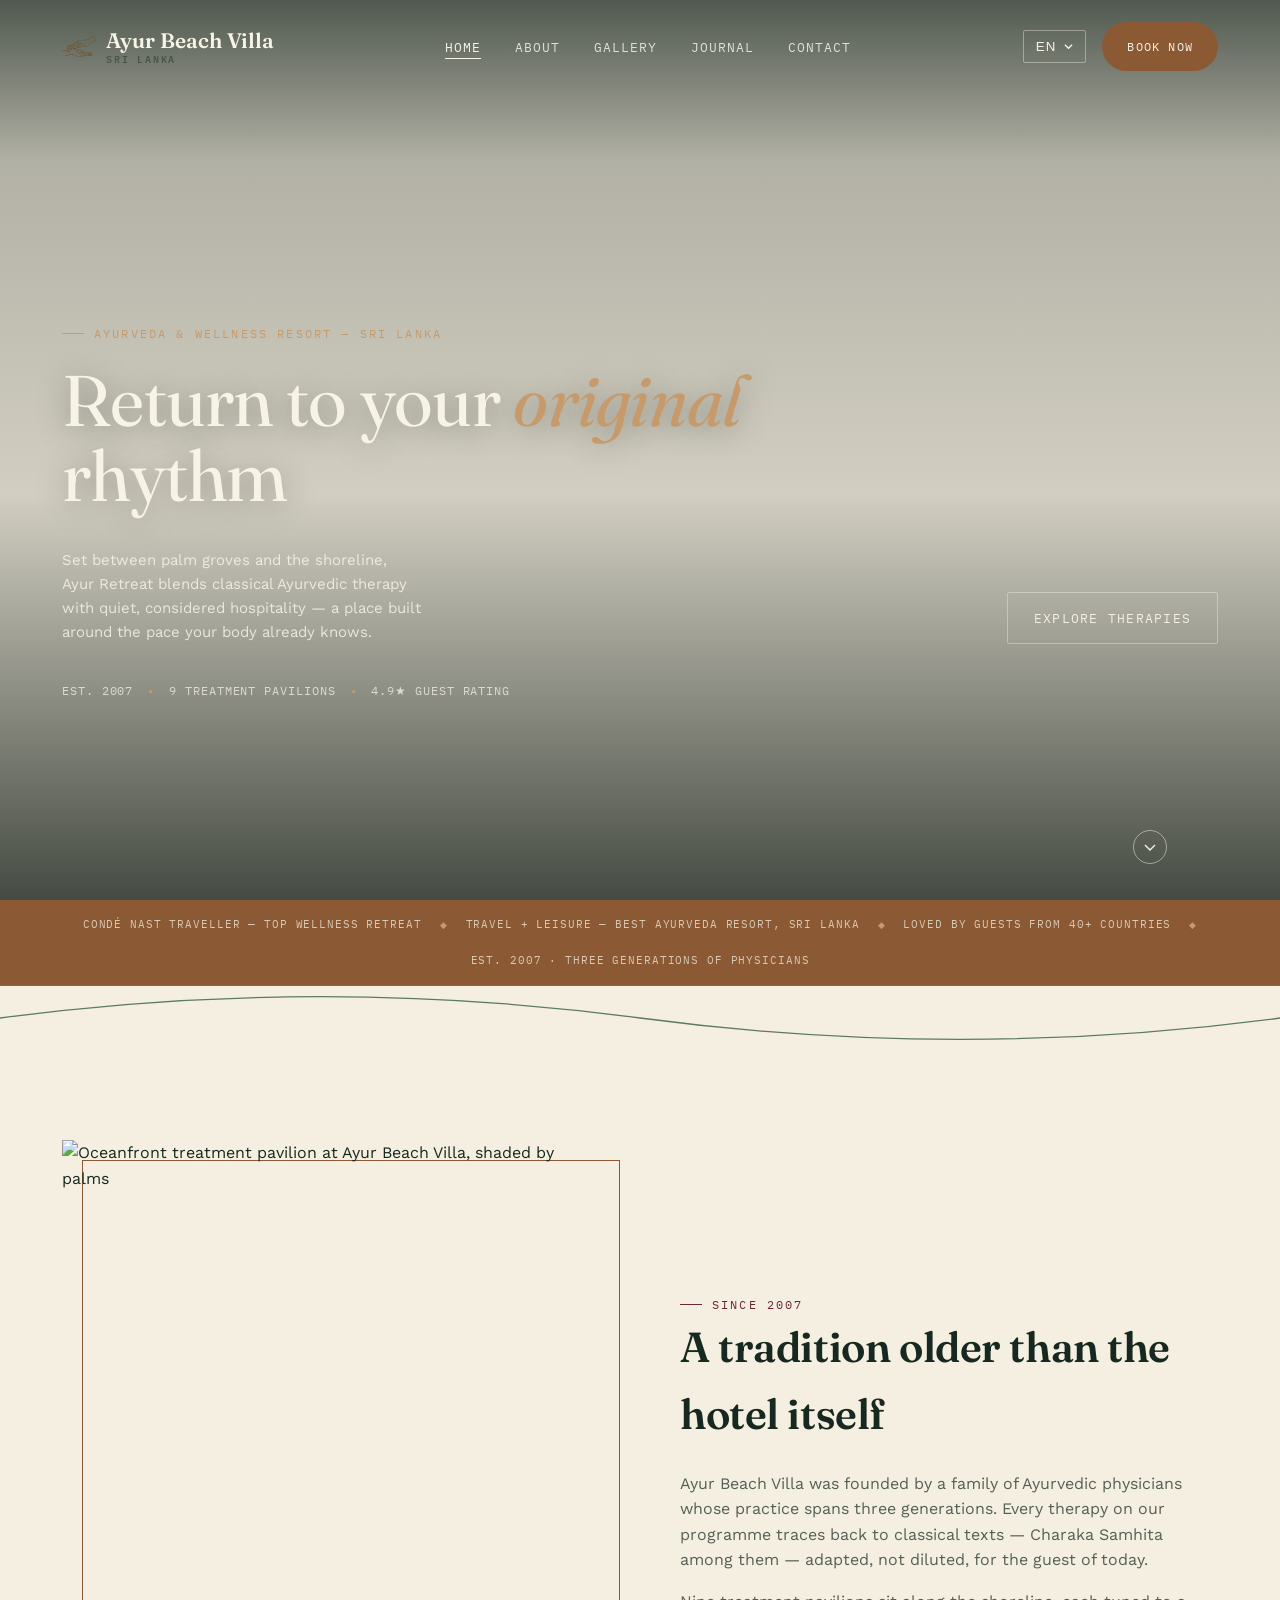
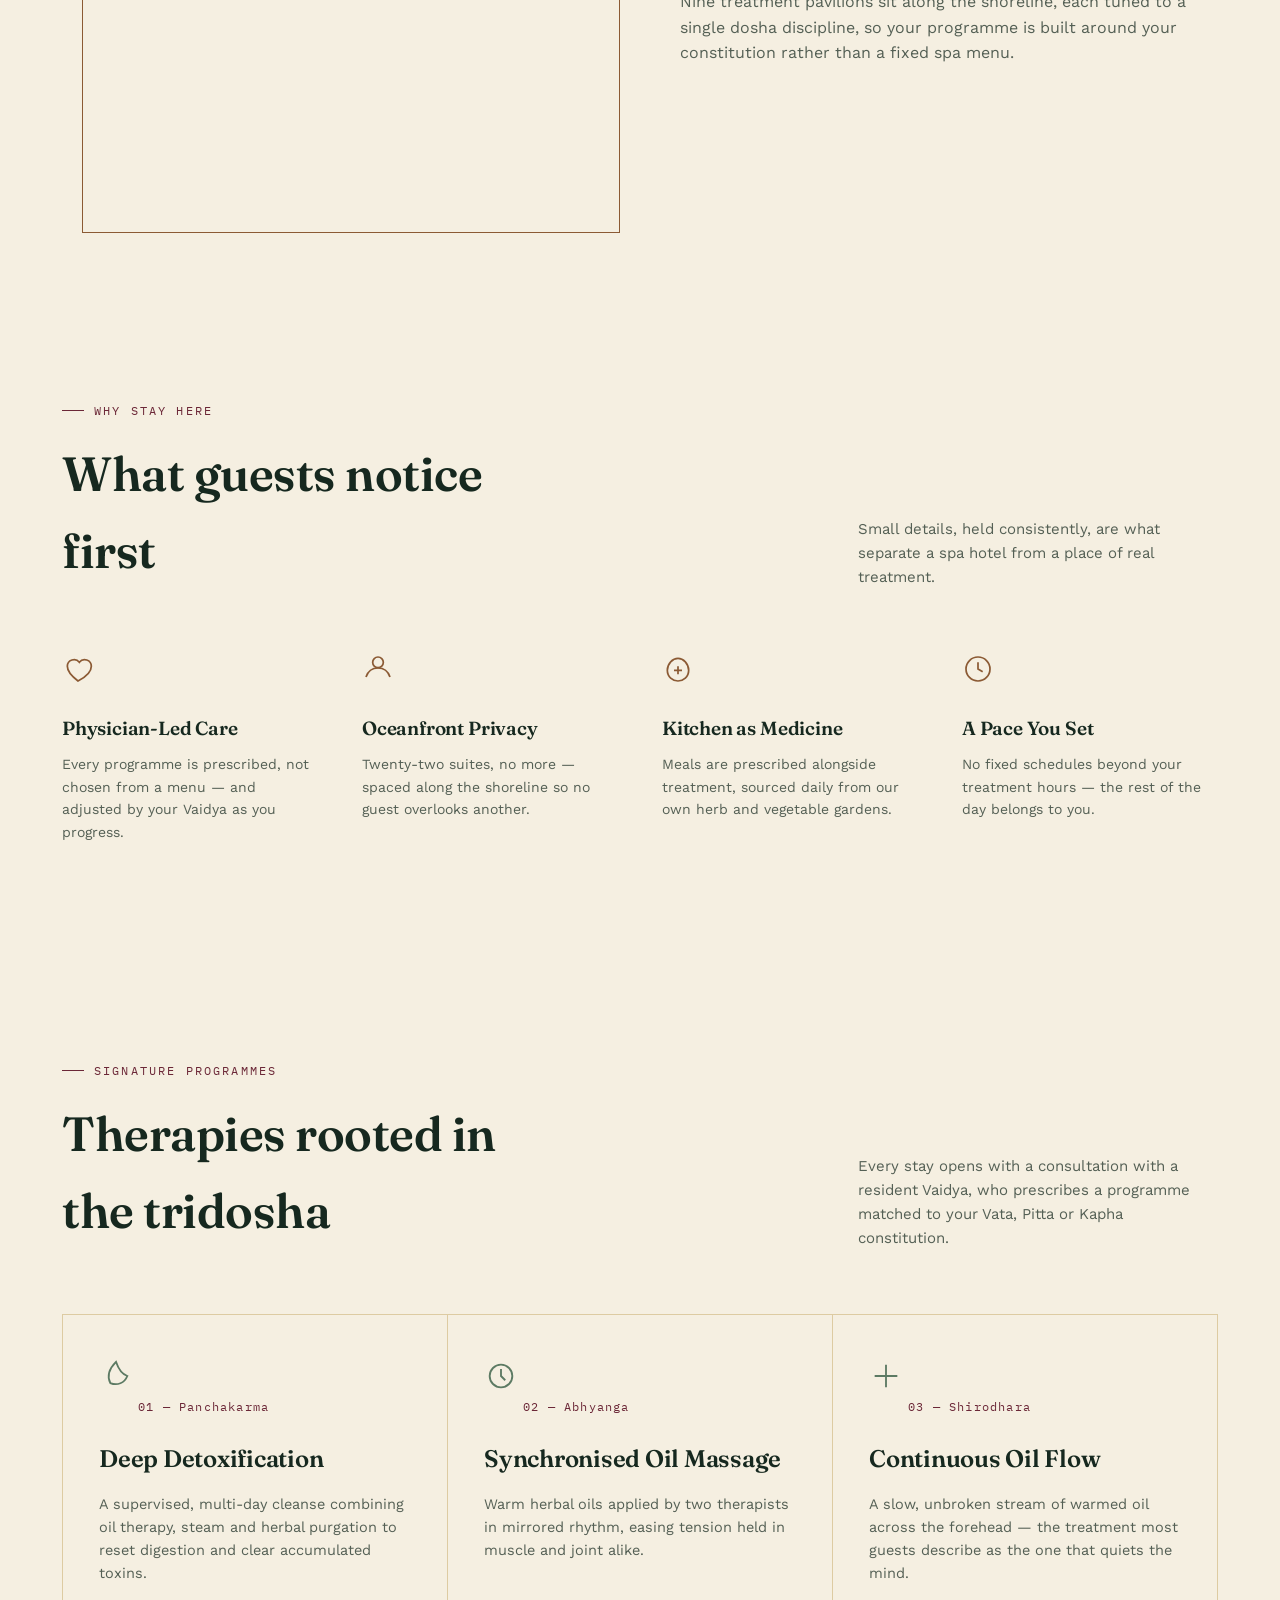
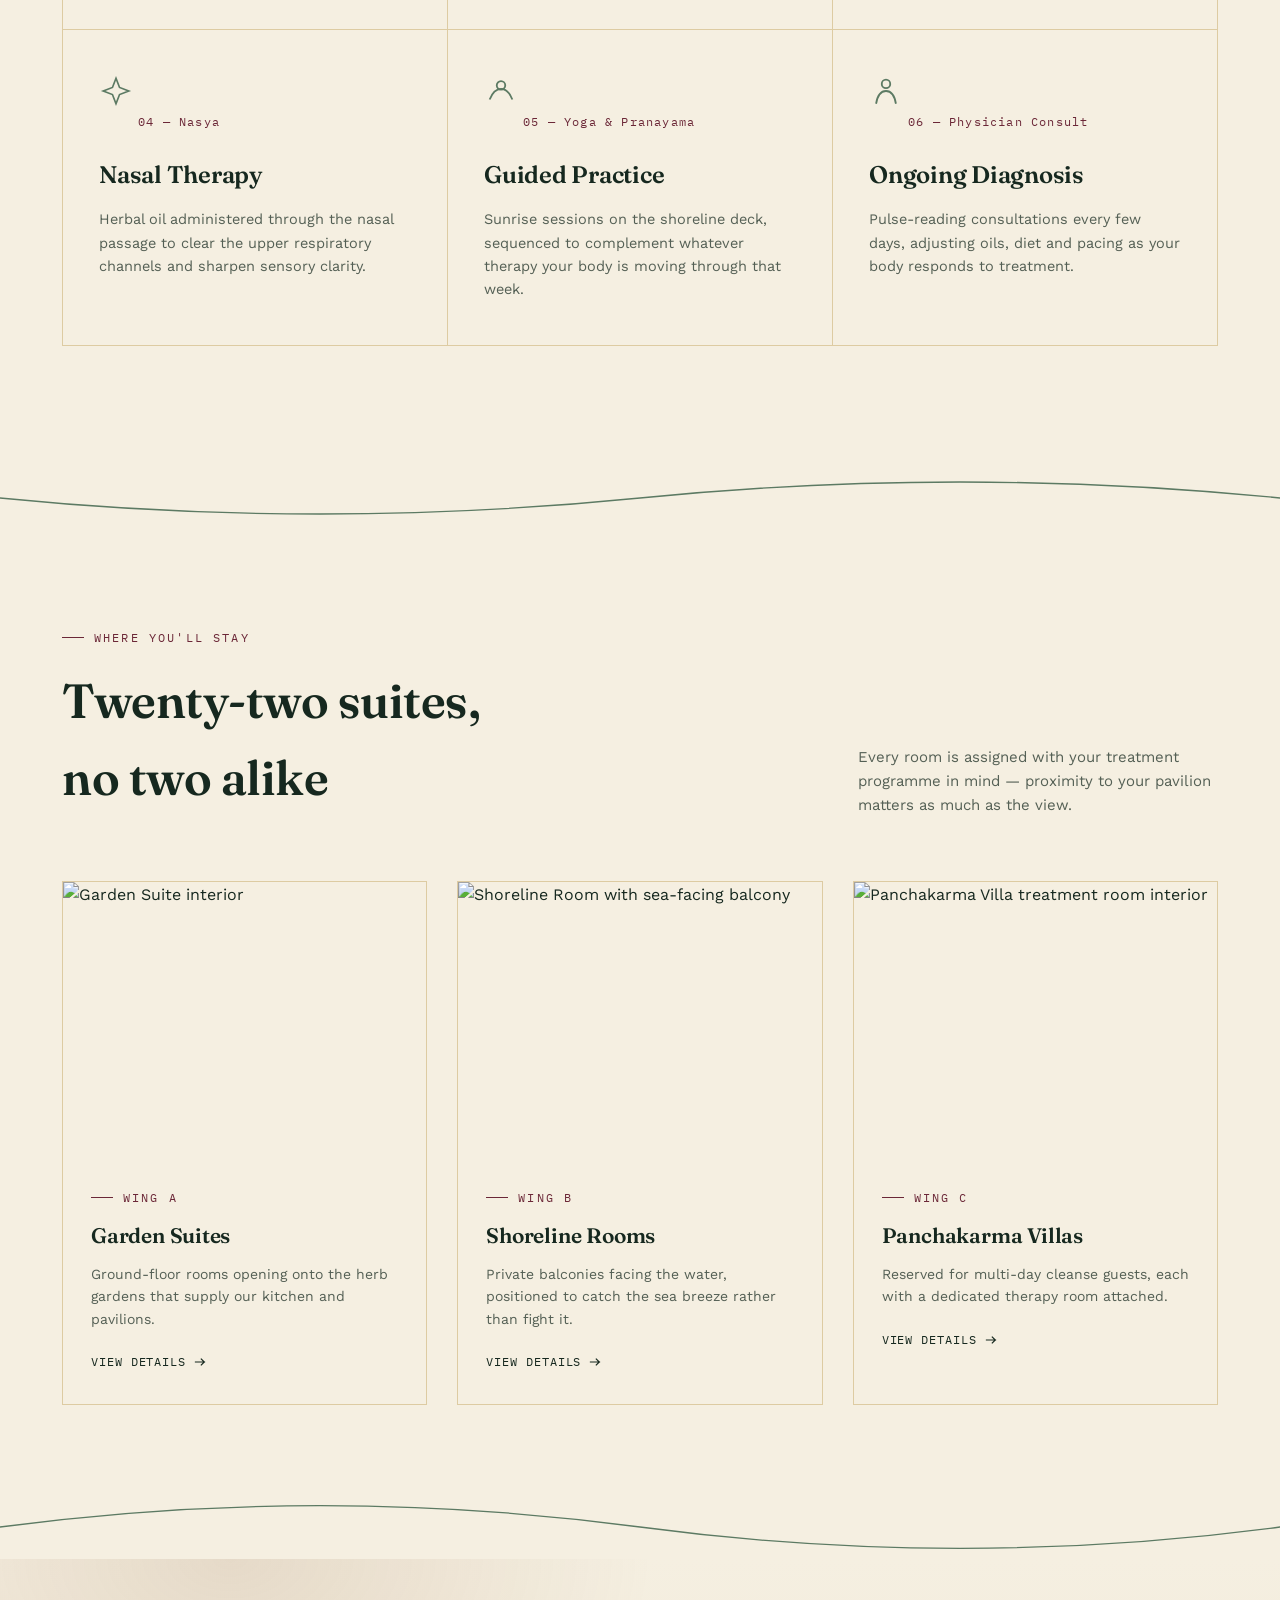
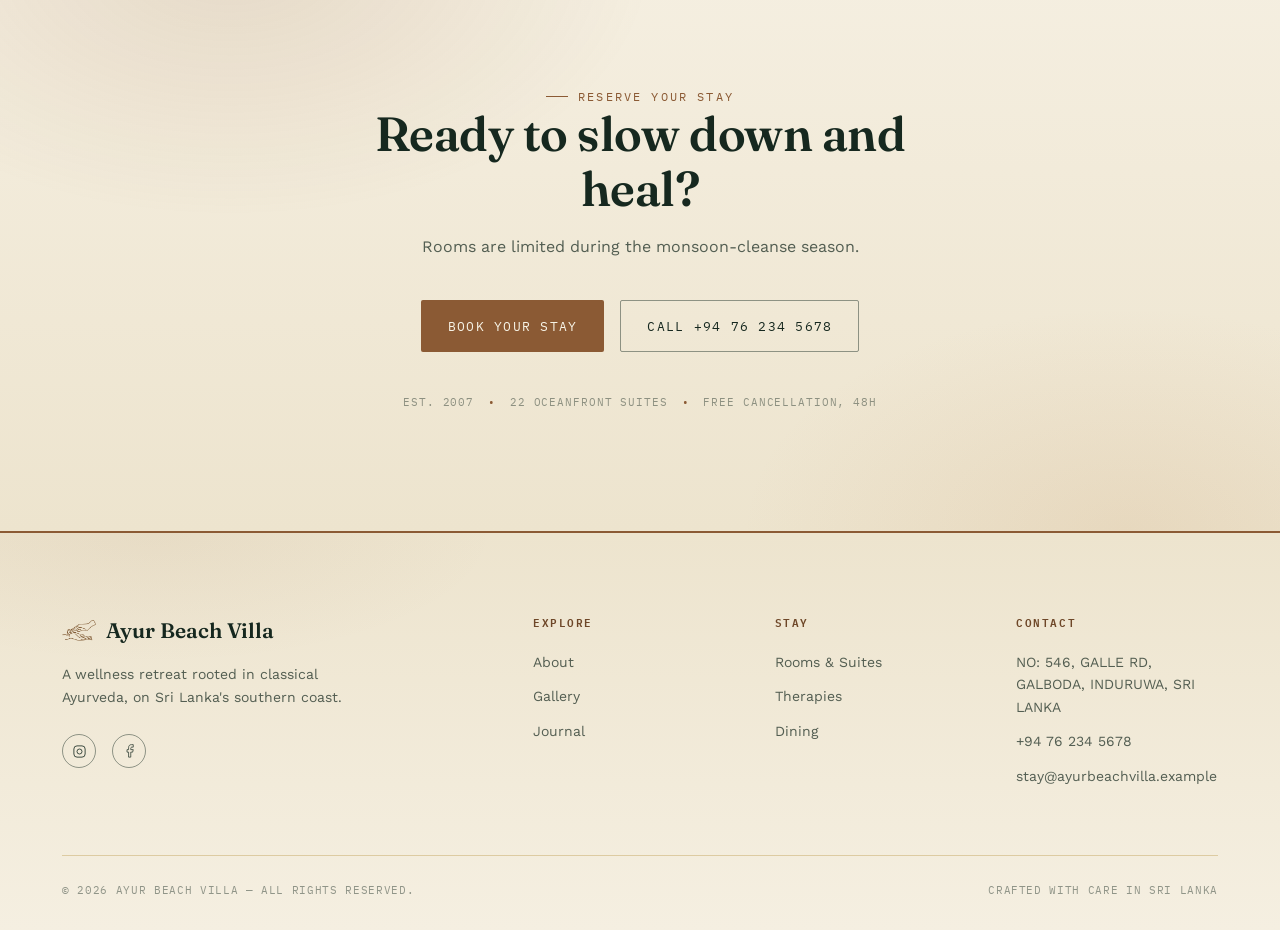
==== commit 23b6abec: "Refactor homepage layout with new booking section and footer redesign for improved user experience" ====
--- a/index.html
+++ b/index.html
@@ -248,66 +248,77 @@
   </div>
 </section>
 
-<!-- ============ TESTIMONIAL ============ -->
-<section class="testimonial">
-  <div class="wrap reveal">
-    <blockquote>“I arrived certain I needed a holiday. I left understanding I'd needed a physician. The pace of this place rearranges something in you.”</blockquote>
-    <cite>— Johanna R., Munich · 9-night Panchakarma programme</cite>
-  </div>
-</section>
-
-<!-- ============ CTA BAND ============ -->
-<section class="cta-band">
-  <div class="wrap" style="display:flex; align-items:center; justify-content:space-between; gap:40px; flex-wrap:wrap;">
+
+
+<!-- ============ BOOK YOUR STAY ============ -->
+<div class="leaf-divider"><svg viewBox="0 0 1200 60" preserveAspectRatio="none"><path class="leaf-path" d="M0 30 Q 300 -10 600 30 T 1200 30" /></svg></div>
+
+<section class="stay-band">
+  <div class="stay-glow"></div>
+  <div class="wrap stay-inner reveal">
+    <span class="eyebrow">Reserve Your Stay</span>
     <h2 data-i18n="cta.title">Ready to slow down and heal?</h2>
-    <a href="contact.html#book" class="btn btn-line on-dark" data-i18n="hero.cta1">Book Your Stay
-      <svg viewBox="0 0 14 10" fill="none"><path d="M1 5h12M8 1l4 4-4 4" stroke="currentColor" stroke-width="1.4"/></svg>
-    </a>
+    <p data-i18n="cta.sub">Rooms are limited during the monsoon-cleanse season.</p>
+    <div class="stay-actions">
+      <a href="contact.html#book" class="btn btn-gold" data-i18n="hero.cta1">Book Your Stay
+        <svg viewBox="0 0 14 10" fill="none"><path d="M1 5h12M8 1l4 4-4 4" stroke="currentColor" stroke-width="1.4"/></svg>
+      </a>
+      <a href="tel:+94762345678" class="btn btn-line">Call +94 76 234 5678</a>
+    </div>
+    <div class="stay-meta">
+      <span>Est. 2007</span><span class="dot">•</span>
+      <span>22 Oceanfront Suites</span><span class="dot">•</span>
+      <span>Free Cancellation, 48h</span>
+    </div>
   </div>
 </section>
 
 <!-- ============ FOOTER ============ -->
 <footer class="site-footer">
-  <div class="wrap">
-    <div class="footer-grid">
+  <div class="footer-glow"></div>
+  <div class="wrap">
+    <div class="footer-top">
       <div class="footer-brand">
-        <a href="index.html" class="brand" style="color:var(--paper)">
+        <a href="index.html" class="brand footer-brand-link">
           <span class="mark"><img src="images/logo-icon.png" alt="Ayur Beach Villa"></span>
           <span class="brand-txt">Ayur Beach Villa</span>
         </a>
         <p data-i18n="footer.tag">A wellness retreat rooted in classical Ayurveda, on Sri Lanka's southern coast.</p>
-      </div>
-      <div>
-        <h4 data-i18n="footer.explore">Explore</h4>
-        <ul>
-          <li><a href="about.html" data-i18n="nav.about">About</a></li>
-          <li><a href="gallery.html" data-i18n="nav.gallery">Gallery</a></li>
-          <li><a href="blog.html" data-i18n="nav.blog">Journal</a></li>
-        </ul>
-      </div>
-      <div>
-        <h4 data-i18n="footer.stay">Stay</h4>
-        <ul>
-          <li><a href="about.html#therapies" data-i18n="footer.rooms">Rooms &amp; Suites</a></li>
-          <li><a href="about.html#therapies" data-i18n="footer.therapy">Therapies</a></li>
-          <li><a href="#" data-i18n="footer.dining">Dining</a></li>
-        </ul>
-      </div>
-      <div>
-        <h4 data-i18n="footer.contact">Contact</h4>
-        <ul>
-          <li>NO: 546, GALLE RD, GALBODA, INDURUWA, SRI LANKA</li>
-          <li>+94 76 234 5678</li>
-          <li>stay@ayurbeachvilla.example</li>
-        </ul>
+        <div class="socials">
+          <a href="#" aria-label="Instagram"><svg viewBox="0 0 24 24" fill="none"><rect x="3" y="3" width="18" height="18" rx="5" stroke="currentColor" stroke-width="1.3"/><circle cx="12" cy="12" r="4" stroke="currentColor" stroke-width="1.3"/></svg></a>
+          <a href="#" aria-label="Facebook"><svg viewBox="0 0 24 24" fill="none"><path d="M14 21v-8h3l1-4h-4V7c0-1 .5-2 2-2h2V1h-3c-3 0-4.5 2-4.5 5v3H8v4h2.5v8H14Z" stroke="currentColor" stroke-width="1.1"/></svg></a>
+        </div>
+      </div>
+      <div class="footer-links">
+        <div>
+          <h4 data-i18n="footer.explore">Explore</h4>
+          <ul>
+            <li><a href="about.html" data-i18n="nav.about">About</a></li>
+            <li><a href="gallery.html" data-i18n="nav.gallery">Gallery</a></li>
+            <li><a href="blog.html" data-i18n="nav.blog">Journal</a></li>
+          </ul>
+        </div>
+        <div>
+          <h4 data-i18n="footer.stay">Stay</h4>
+          <ul>
+            <li><a href="about.html#therapies" data-i18n="footer.rooms">Rooms &amp; Suites</a></li>
+            <li><a href="about.html#therapies" data-i18n="footer.therapy">Therapies</a></li>
+            <li><a href="#" data-i18n="footer.dining">Dining</a></li>
+          </ul>
+        </div>
+        <div>
+          <h4 data-i18n="footer.contact">Contact</h4>
+          <ul>
+            <li>NO: 546, GALLE RD, GALBODA, INDURUWA, SRI LANKA</li>
+            <li>+94 76 234 5678</li>
+            <li>stay@ayurbeachvilla.example</li>
+          </ul>
+        </div>
       </div>
     </div>
     <div class="footer-bottom">
       <span>© 2026 Ayur Beach Villa — <span data-i18n="footer.rights">All rights reserved.</span></span>
-      <div class="socials">
-        <a href="#" aria-label="Instagram"><svg viewBox="0 0 24 24" fill="none"><rect x="3" y="3" width="18" height="18" rx="5" stroke="currentColor" stroke-width="1.3"/><circle cx="12" cy="12" r="4" stroke="currentColor" stroke-width="1.3"/></svg></a>
-        <a href="#" aria-label="Facebook"><svg viewBox="0 0 24 24" fill="none"><path d="M14 21v-8h3l1-4h-4V7c0-1 .5-2 2-2h2V1h-3c-3 0-4.5 2-4.5 5v3H8v4h2.5v8H14Z" stroke="currentColor" stroke-width="1.1"/></svg></a>
-      </div>
+      <span class="footer-made" data-i18n="footer.made">Crafted with care in Sri Lanka</span>
     </div>
   </div>
 </footer>
--- a/css/style.css
+++ b/css/style.css
@@ -10,6 +10,7 @@
   --gold:     #8B5A34;   /* logo brown — was turmeric gold */   /* turmeric — primary accent / CTA */
   --gold-dim: #6E4728;
   --gold-light: #C79A6B; /* lighter brown tint for on-dark text/accents */
+  --brand-dark: #8B5A34; /* deep warm brown-black — for dark bands, replaces --ink where the old palette read green/off-brand */
   --maroon:   #6B2737;   /* kumkum oxblood — secondary accent */
   --sage:     #5C7A63;   /* herbal sage — supporting accent */
   --sand:     #DDCBA2;   /* muted sand — dividers, borders */
@@ -307,7 +308,7 @@
 
 /* -------------------- CTA band -------------------- */
 .cta-band{
-  background:var(--maroon); color:var(--paper); padding:80px 0;
+  background:var(--gold-dim); color:var(--paper); padding:80px 0;
   display:flex; align-items:center; justify-content:space-between; gap:40px; flex-wrap:wrap;
 }
 .cta-band h2{ font-size:clamp(26px,3.6vw,40px); max-width:14ch; }
@@ -501,12 +502,12 @@
   font-family:var(--font-mono); font-size:12px; letter-spacing:.1em; text-transform:uppercase;
   display:inline-flex; align-items:center; gap:10px;
   padding:14px 24px; border-radius:999px;
-  background:#F7F3E6; color:var(--ink);
+  background:var(--gold); color:#F7F3E6;
   transition:background .3s var(--ease), transform .3s var(--ease);
 }
-.btn-pill:hover{ background:var(--gold); transform:translateY(-2px); }
-.site-header.scrolled .btn-pill{ background:var(--ink); color:#F7F3E6; }
-.site-header.scrolled .btn-pill:hover{ background:var(--gold); color:var(--ink); }
+.btn-pill:hover{ background:var(--gold-dim); transform:translateY(-2px); }
+.site-header.scrolled .btn-pill{ background:var(--gold); color:#F7F3E6; }
+.site-header.scrolled .btn-pill:hover{ background:var(--gold-dim); }
 
 .menu-label-btn{
   align-items:center; gap:10px; background:none; border:0; cursor:pointer;
@@ -661,7 +662,7 @@
    HOME PAGE — accolade strip, why-us grid, suites preview
    ========================================================= */
 .accolade-strip{
-  background:var(--ink); color:rgba(247,243,230,.72); overflow:hidden;
+  background:var(--brand-dark); color:rgba(247,243,230,.72); overflow:hidden;
   padding:16px 0; border-bottom:1px solid rgba(247,243,230,.08);
 }
 .accolade-row{
@@ -701,4 +702,79 @@
   .why-us .why-grid{ grid-template-columns:1fr; }
   .accolade-row{ gap:12px; }
   .accolade-row .sep:nth-of-type(2){ display:none; }
+}
+
+/* =========================================================
+   BOOK YOUR STAY — bespoke closing section (Home page)
+   Warm brown glow, centered editorial layout, dual CTAs —
+   replaces the generic .cta-band on the homepage.
+   ========================================================= */
+.stay-band{
+  position:relative; overflow:hidden; text-align:center;
+  background:linear-gradient(180deg, var(--paper) 0%, var(--paper-2) 100%);
+  color:var(--ink); padding:120px 0;
+}
+.stay-glow{
+  position:absolute; inset:0; pointer-events:none;
+  background:
+    radial-gradient(55% 75% at 18% 0%, rgba(139,90,52,.14), transparent 60%),
+    radial-gradient(50% 65% at 88% 100%, rgba(199,154,107,.16), transparent 60%);
+}
+.stay-inner{ position:relative; z-index:2; max-width:640px; margin:0 auto; }
+.stay-band .eyebrow{ justify-content:center; color:var(--gold); }
+.stay-band .eyebrow::before{ background:var(--gold); }
+.stay-band h2{ font-size:clamp(30px,4.4vw,48px); font-weight:600; line-height:1.15; color:var(--ink); }
+.stay-inner > p{ margin-top:18px; color:var(--ink-70); font-size:16px; max-width:46ch; margin-left:auto; margin-right:auto; }
+.stay-actions{ display:flex; justify-content:center; gap:16px; flex-wrap:wrap; margin-top:40px; }
+.stay-actions .btn-gold{ color:#F7F3E6; }
+.stay-actions .btn-gold:hover{ background:var(--gold-dim); color:#F7F3E6; }
+.stay-meta{
+  margin-top:42px; display:flex; justify-content:center; align-items:center; gap:14px; flex-wrap:wrap;
+  font-family:var(--font-mono); font-size:11px; letter-spacing:.08em; text-transform:uppercase;
+  color:var(--ink-45);
+}
+.stay-meta .dot{ color:var(--gold); }
+
+@media (max-width:600px){
+  .stay-band{ padding:84px 0; }
+  .stay-actions{ flex-direction:column; align-items:stretch; }
+  .stay-actions .btn{ justify-content:center; }
+}
+
+/* =========================================================
+   FOOTER — brand-matched redesign (Home page)
+   Light, warm-toned to match the rest of the site — a gold
+   top border marks the transition instead of a dark band.
+   ========================================================= */
+.site-footer{
+  position:relative; overflow:hidden;
+  background:linear-gradient(180deg, var(--paper-2) 0%, var(--paper) 100%);
+  color:var(--ink-70);
+  border-top:2px solid var(--gold);
+}
+.footer-glow{
+  position:absolute; inset:0; pointer-events:none;
+  background:radial-gradient(45% 55% at 12% 0%, rgba(139,90,52,.06), transparent 60%);
+}
+.site-footer .wrap{ position:relative; z-index:2; }
+.footer-top{ display:grid; grid-template-columns:1.2fr 2fr; gap:60px; padding-bottom:56px; border-bottom:1px solid var(--sand); }
+.footer-brand-link{ margin-bottom:16px; color:var(--ink); }
+.footer-brand .socials{ margin-top:26px; }
+.footer-links{ display:grid; grid-template-columns:repeat(3,1fr); gap:40px; }
+.footer-links h4{ font-family:var(--font-mono); font-size:11px; letter-spacing:.14em; text-transform:uppercase; color:var(--gold-dim); margin-bottom:20px; }
+.footer-links ul li{ margin-bottom:12px; font-size:14px; }
+.footer-links ul a{ transition:color .3s var(--ease); }
+.footer-links ul a:hover{ color:var(--gold); }
+.footer-made{ color:var(--ink-45); }
+.site-footer .socials a{ border-color:var(--ink-45); color:var(--ink); }
+.site-footer .socials a:hover{ background:var(--gold); border-color:var(--gold); color:#F7F3E6; }
+.site-footer .footer-bottom{ color:var(--ink-45); }
+
+@media (max-width:980px){
+  .footer-top{ grid-template-columns:1fr; gap:44px; }
+  .footer-links{ grid-template-columns:repeat(3,1fr); }
+}
+@media (max-width:600px){
+  .footer-links{ grid-template-columns:1fr; gap:32px; }
+  .footer-bottom{ flex-direction:column; align-items:flex-start; }
 }
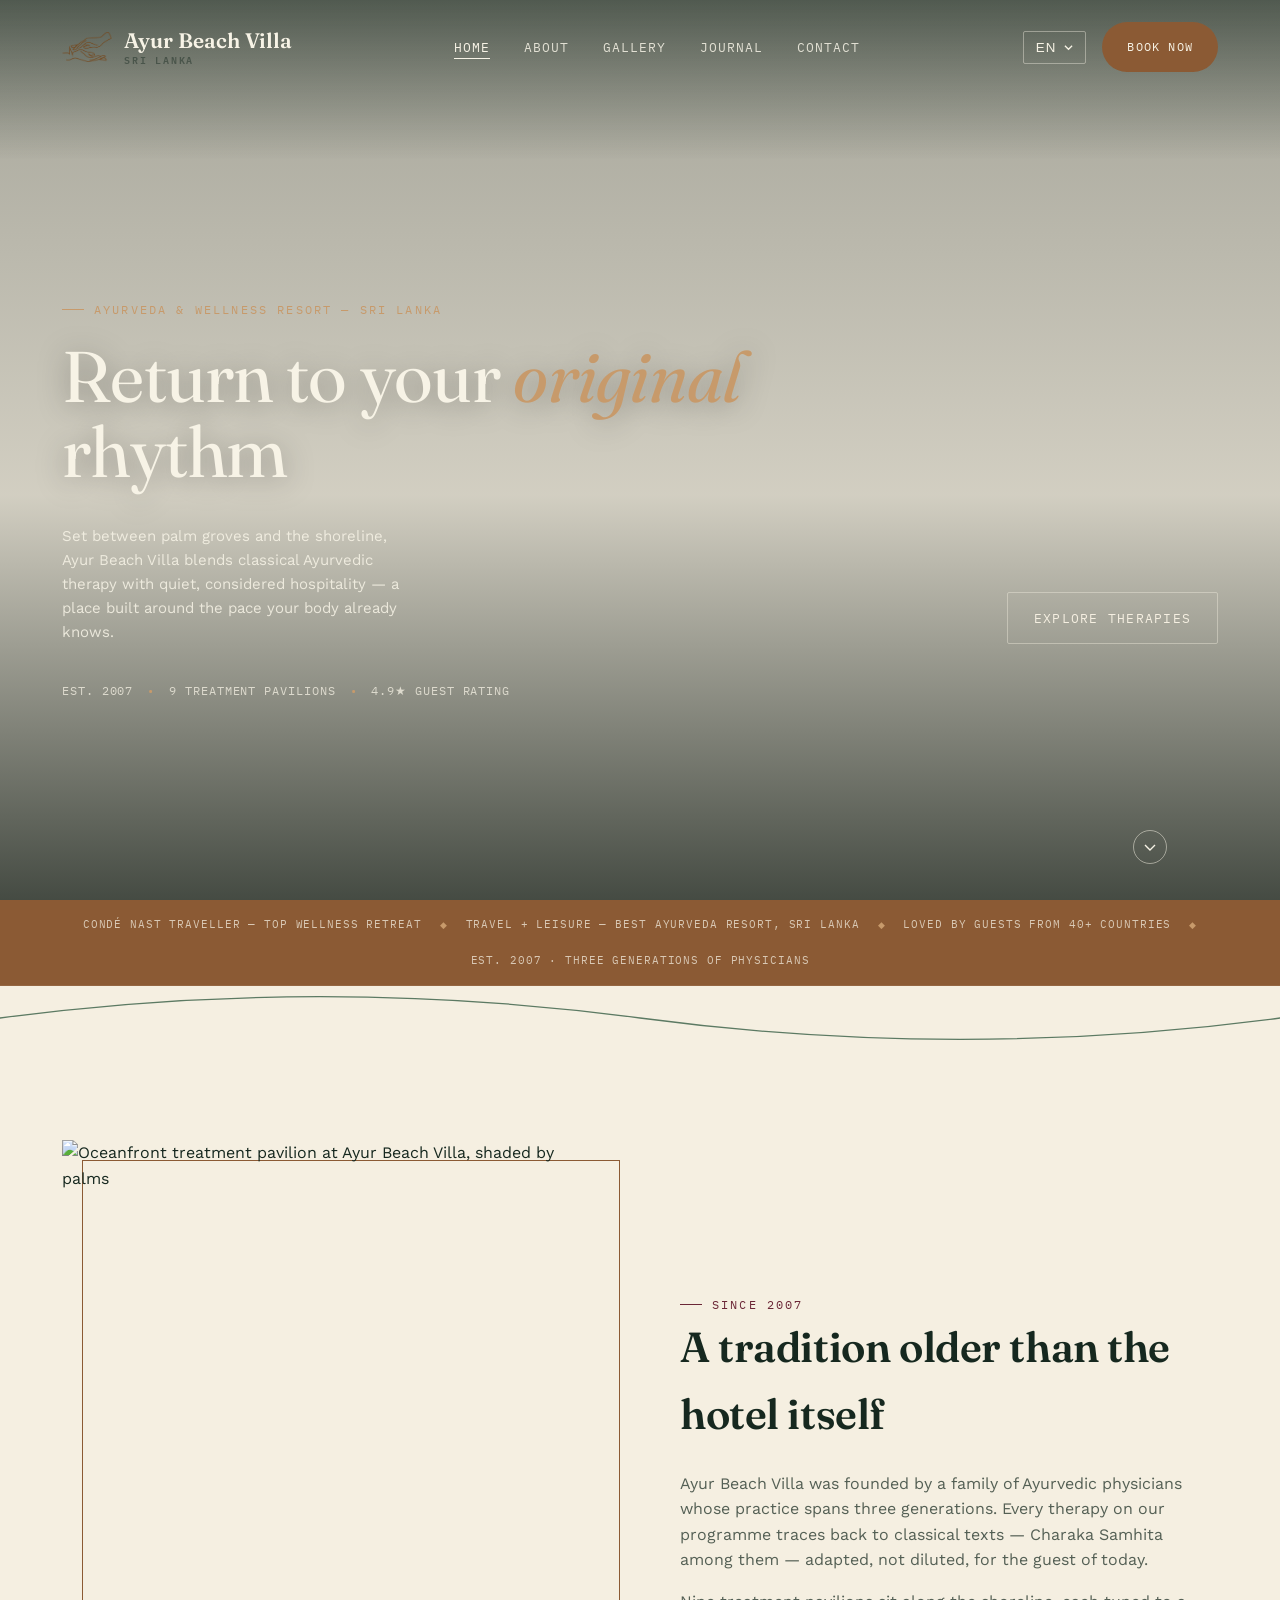
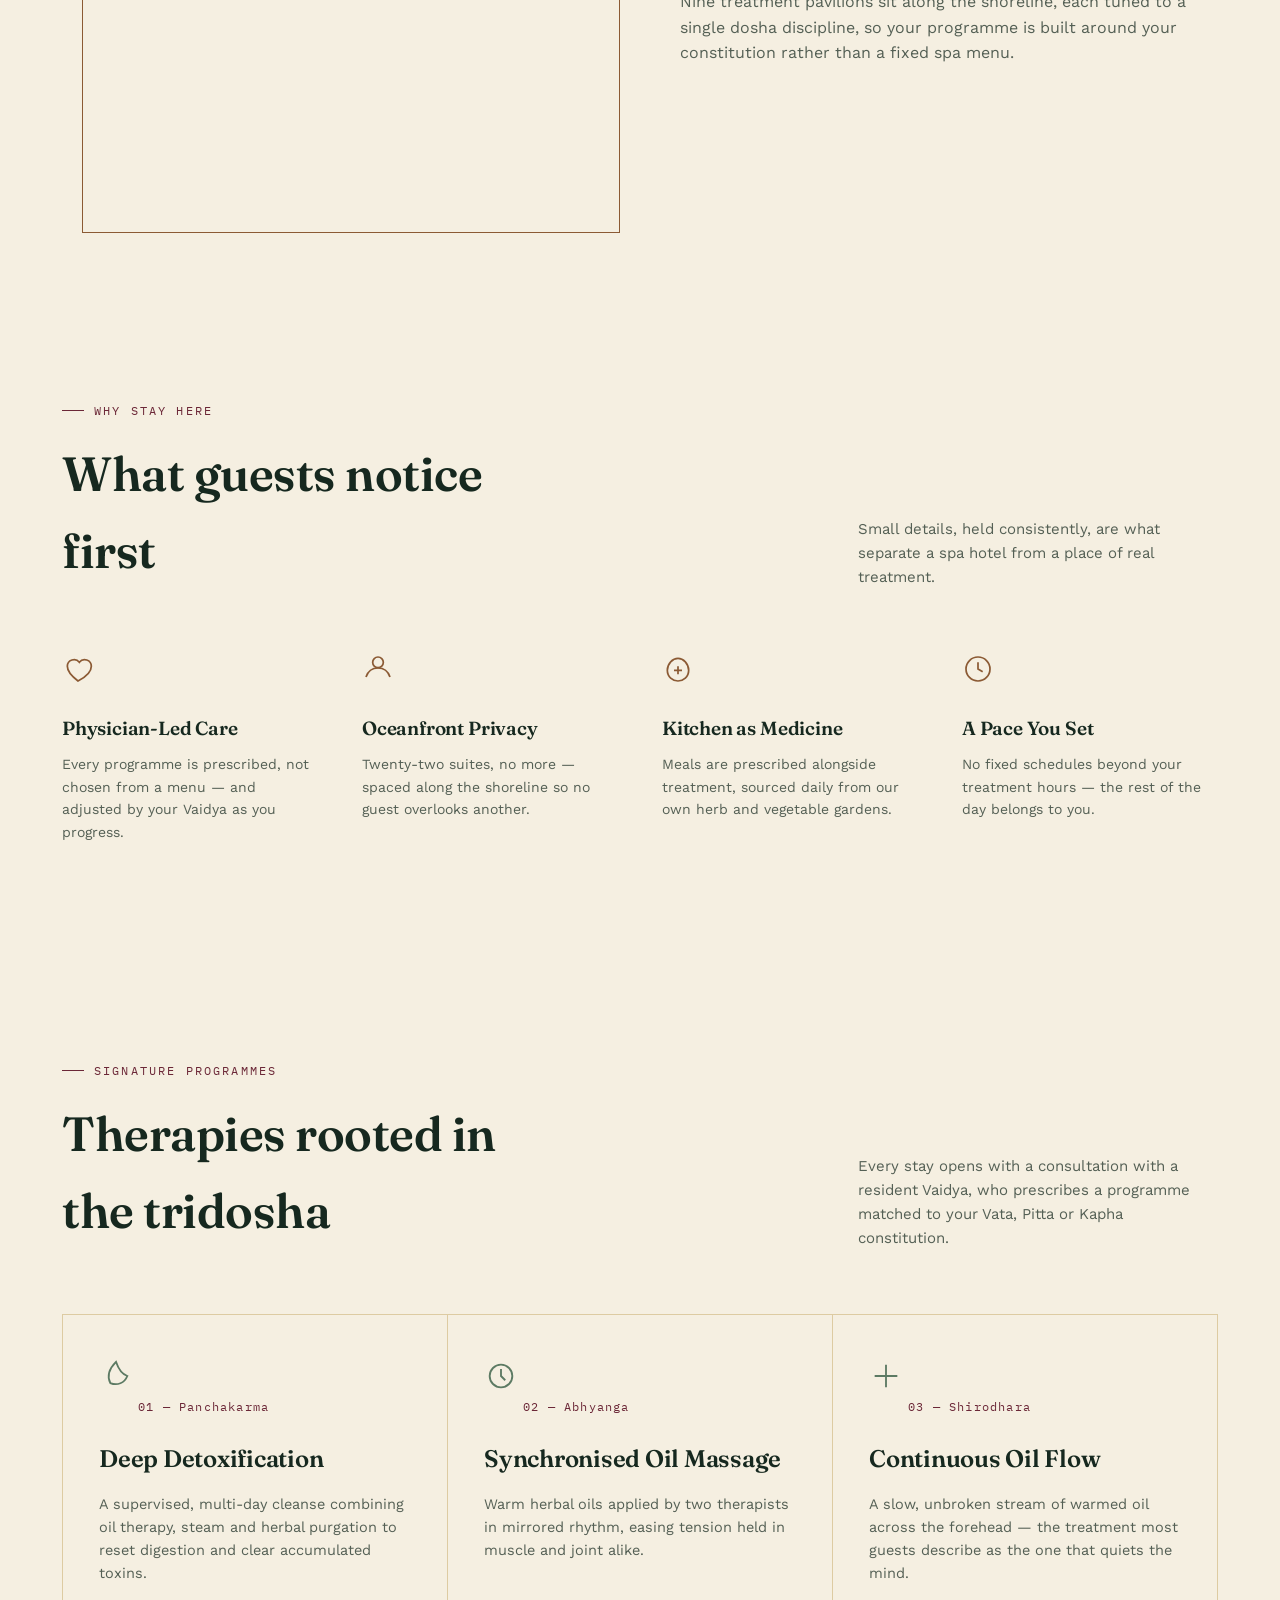
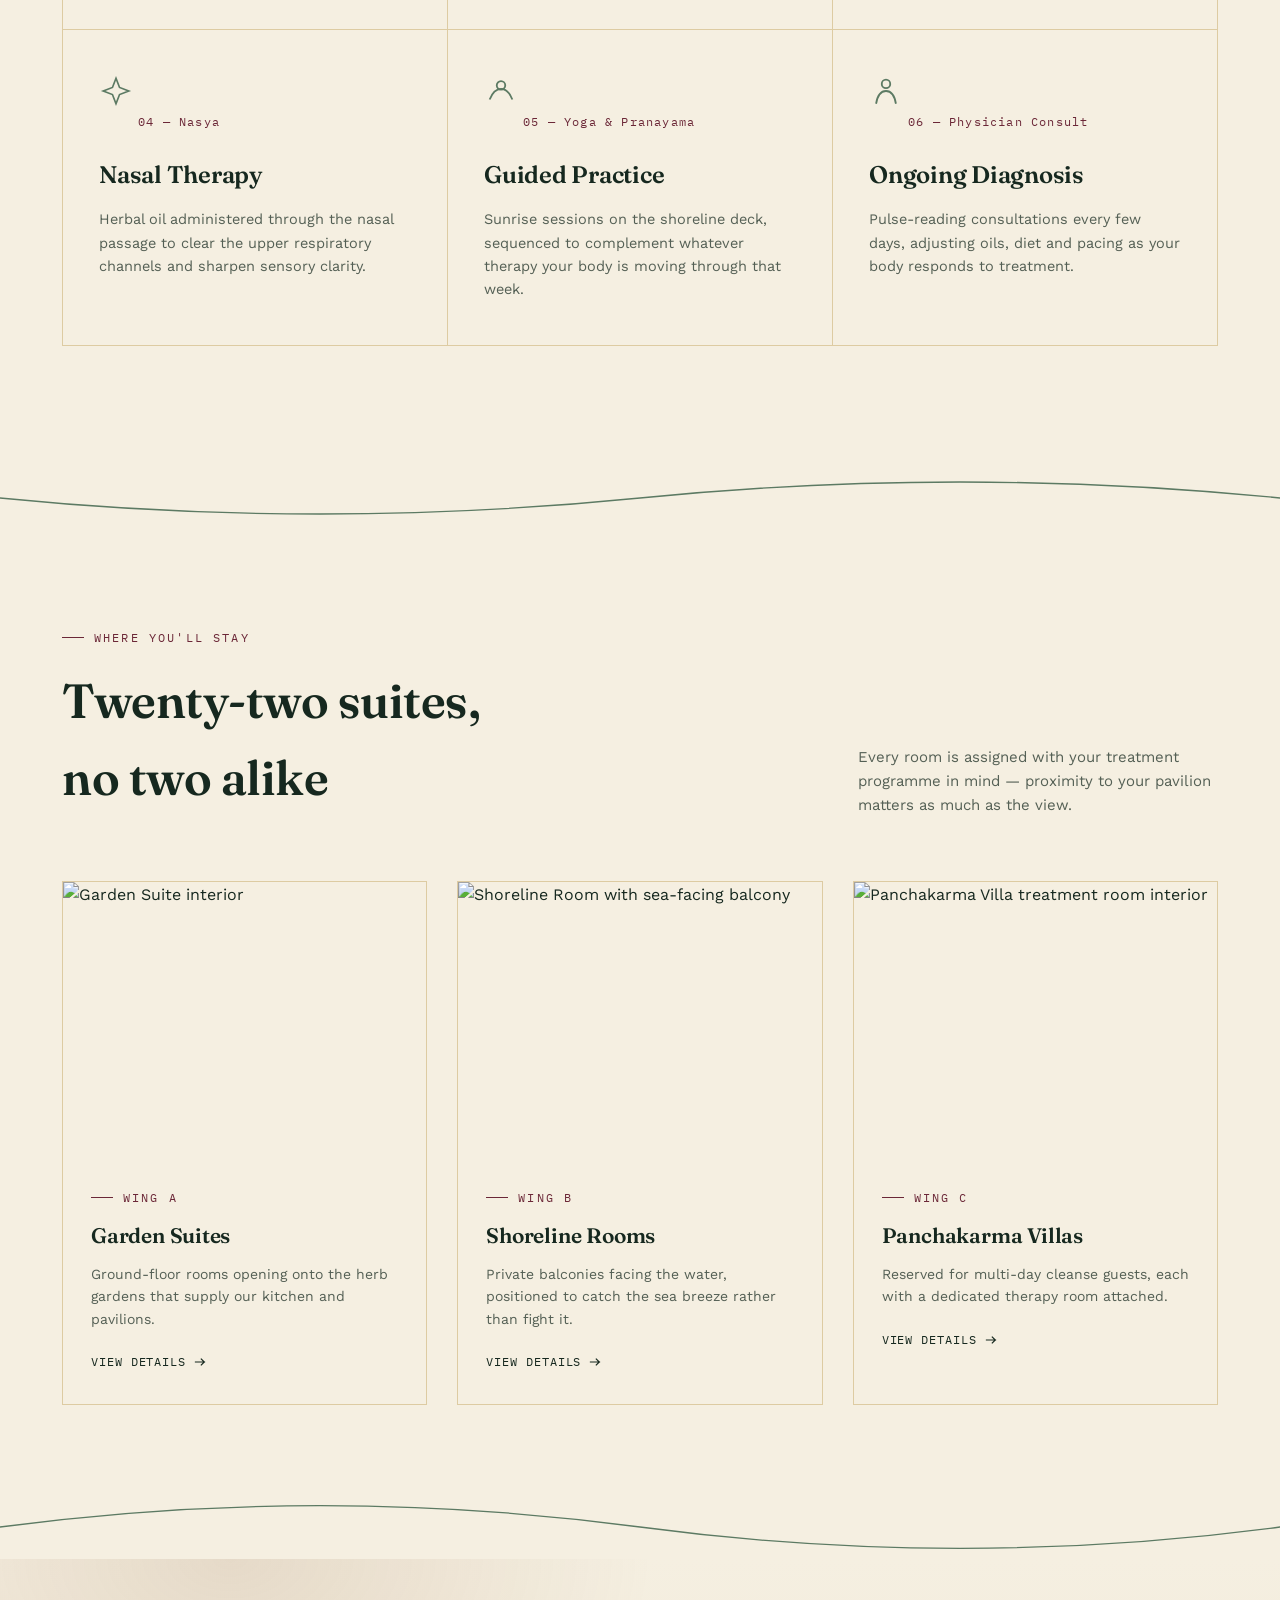
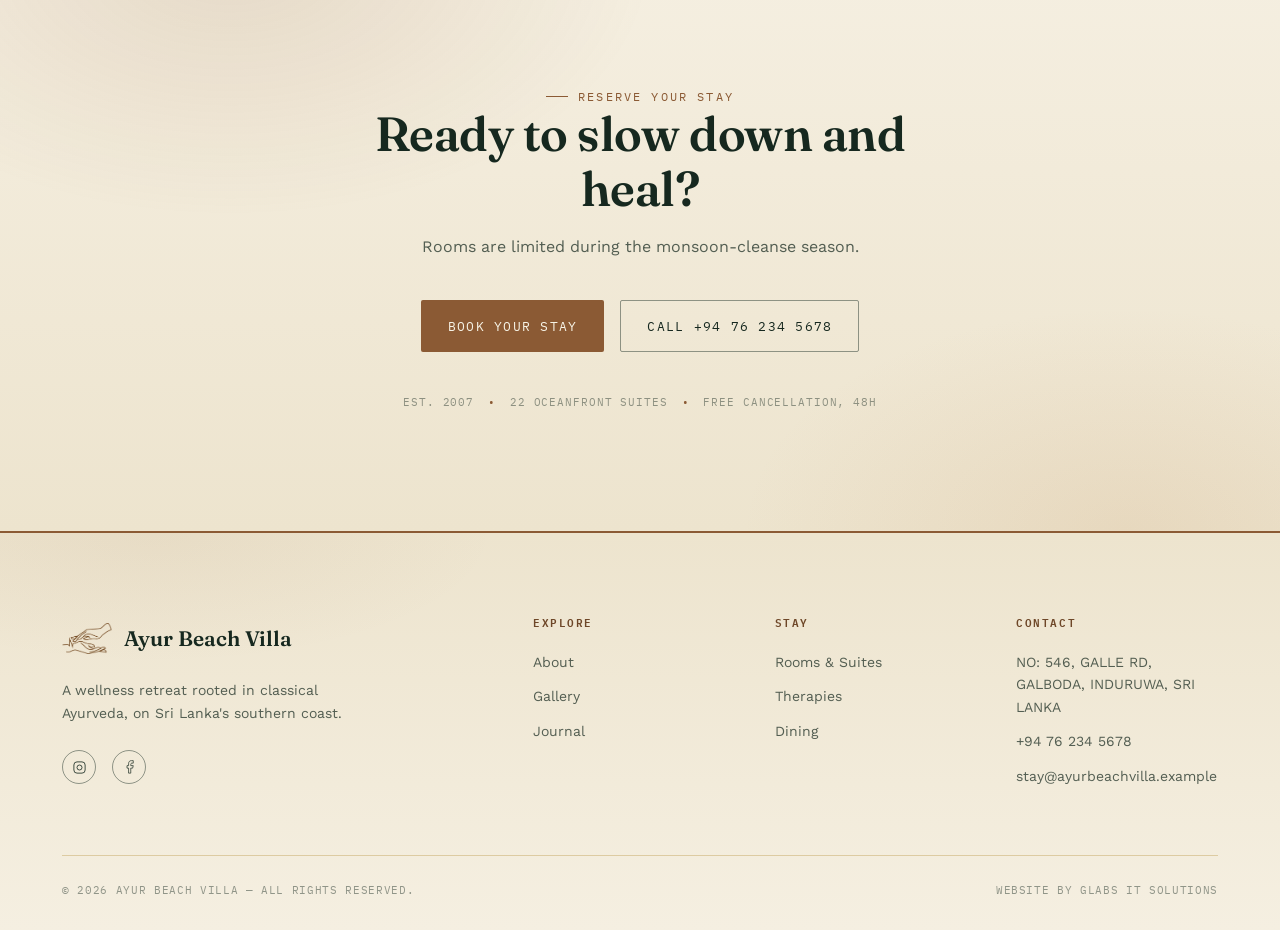
==== commit 45be22ca: "Refactor language switcher for improved accessibility and visual consistency; update footer branding" ====
--- a/index.html
+++ b/index.html
@@ -35,10 +35,8 @@
           <svg class="chev" viewBox="0 0 10 6" fill="none"><path d="M1 1l4 4 4-4" stroke="currentColor" stroke-width="1.4"/></svg>
         </button>
         <div class="lang-menu" role="menu">
-          <button type="button" data-lang="en" aria-current="true">EN — English</button>
-          
-          <button type="button" data-lang="de">DE — Deutsch</button>
-          <button type="button" data-lang="ru">RU — Русский</button>
+          <button type="button" data-lang="en" aria-current="true"><span class="flag">🇬🇧</span> English</button>
+          <button type="button" data-lang="de"><span class="flag">🇩🇪</span> Deutsch</button>
         </div>
       </div>
       <a href="contact.html#book" class="btn btn-pill" data-i18n="nav.book">Book Now
@@ -318,7 +316,7 @@
     </div>
     <div class="footer-bottom">
       <span>© 2026 Ayur Beach Villa — <span data-i18n="footer.rights">All rights reserved.</span></span>
-      <span class="footer-made" data-i18n="footer.made">Crafted with care in Sri Lanka</span>
+      <span class="footer-made">Website by GLabs IT Solutions</span>
     </div>
   </div>
 </footer>
--- a/css/style.css
+++ b/css/style.css
@@ -136,8 +136,8 @@
 }
 .site-header .wrap{ display:flex; align-items:center; justify-content:space-between; gap:24px; }
 
-.brand{ display:flex; align-items:center; gap:10px; font-family:var(--font-display); font-size:21px; font-weight:600; }
-.brand .mark{ width:34px; height:34px; color:var(--gold); display:inline-flex; align-items:center; justify-content:center; }
+.brand{ display:flex; align-items:center; gap:12px; font-family:var(--font-display); font-size:21px; font-weight:600; }
+.brand .mark{ width:50px; height:50px; color:var(--gold); display:inline-flex; align-items:center; justify-content:center; flex-shrink:0; }
 .brand .mark svg{ width:100%; height:100%; }
 .brand .mark img{ width:100%; height:100%; object-fit:contain; }
 .brand span.sub{ font-family:var(--font-mono); font-size:10px; letter-spacing:.18em; color:var(--ink-45); display:block; text-transform:uppercase; margin-top:1px; }
@@ -158,6 +158,14 @@
 
 .header-actions{ display:flex; align-items:center; gap:16px; }
 
+/* -------------------- language switcher --------------------
+   Fix: the dropdown items previously inherited color from
+   ".site-header .lang-switch button" (and its .scrolled variant),
+   which are scoped too broadly and were overriding the menu's
+   own text color with near-white — invisible on the menu's light
+   background until the header switched to its scrolled (dark-text)
+   state. Menu item color is now pinned here regardless of header
+   state; only the toggle button changes color on scroll. */
 .lang-switch{ position:relative; font-family:var(--font-mono); font-size:12px; }
 .lang-switch button{
   background:transparent; border:1px solid var(--ink-45); color:var(--ink);
@@ -169,13 +177,18 @@
 .lang-switch[data-open="true"] .chev{ transform:rotate(180deg); }
 .lang-menu{
   position:absolute; top:calc(100% + 8px); right:0; background:var(--paper); border:1px solid var(--sand);
-  min-width:160px; box-shadow:0 18px 40px rgba(22,40,31,.16);
+  min-width:170px; box-shadow:0 18px 40px rgba(22,40,31,.16);
   opacity:0; visibility:hidden; transform:translateY(-6px); transition:all .25s var(--ease); z-index:20;
 }
 .lang-switch[data-open="true"] .lang-menu{ opacity:1; visibility:visible; transform:translateY(0); }
-.lang-menu button{ all:unset; box-sizing:border-box; display:flex; justify-content:space-between; width:100%; padding:11px 14px; cursor:pointer; font-size:12px; letter-spacing:.05em; }
+.lang-menu button{
+  all:unset; box-sizing:border-box; display:flex; align-items:center; gap:10px; width:100%;
+  padding:11px 14px; cursor:pointer; font-size:12.5px; letter-spacing:.05em;
+  color:var(--ink) !important; /* always dark on the light dropdown, regardless of header scroll state */
+}
 .lang-menu button:hover{ background:var(--paper-2); }
-.lang-menu button[aria-current="true"]{ color:var(--maroon); }
+.lang-menu button[aria-current="true"]{ color:var(--maroon) !important; }
+.lang-menu .flag{ font-size:16px; line-height:1; }
 
 .nav-toggle{ display:none; background:none; border:0; cursor:pointer; padding:8px; }
 .nav-toggle span{ display:block; width:24px; height:1.5px; background:var(--ink); margin:5px 0; transition:transform .3s var(--ease), opacity .3s var(--ease); }
@@ -481,7 +494,7 @@
 .site-header .main-nav a:hover,
 .site-header .main-nav a[aria-current="page"]{ color:#F7F3E6; }
 .site-header .main-nav a::after{ background:#F7F3E6; }
-.site-header .lang-switch button{ border-color:rgba(247,243,230,.4); color:#F7F3E6; }
+.site-header .lang-toggle-btn{ border-color:rgba(247,243,230,.4); color:#F7F3E6; }
 .site-header .nav-toggle span{ background:#F7F3E6; }
 .site-header::before{
   content:""; position:absolute; inset:0 0 auto 0; height:160px; z-index:-1;
@@ -494,7 +507,7 @@
 .site-header.scrolled .main-nav a:hover,
 .site-header.scrolled .main-nav a[aria-current="page"]{ color:var(--ink); }
 .site-header.scrolled .main-nav a::after{ background:var(--gold); }
-.site-header.scrolled .lang-switch button{ border-color:var(--ink-45); color:var(--ink); }
+.site-header.scrolled .lang-toggle-btn{ border-color:var(--ink-45); color:var(--ink); }
 .site-header.scrolled .nav-toggle span{ background:var(--ink); }
 .site-header.scrolled::before{ opacity:0; }
 
@@ -537,15 +550,28 @@
   background:linear-gradient(0deg, rgba(10,20,14,.75) 0%, rgba(10,20,14,.15) 45%, rgba(10,20,14,.35) 100%);
 }
 .hero-cinematic .wrap{ position:relative; z-index:2; width:100%; padding-bottom:80px; color:#F7F3E6; }
-.hero-cinematic .eyebrow{ color:var(--gold-light); margin-bottom:20px; }
+.hero-cinematic .eyebrow{
+  color:var(--gold-light); margin-bottom:20px;
+  opacity:0; animation:riseIn .8s var(--ease) .1s forwards;
+}
 .hero-cinematic .eyebrow::before{ background:var(--gold-light); }
 .hero-cinematic h1{
   font-size:clamp(38px,5.6vw,72px); font-weight:400; max-width:16ch; line-height:1.05;
   text-shadow:0 4px 30px rgba(0,0,0,.35);
+  opacity:0; transform:translateY(20px);
+  animation:riseIn .9s var(--ease) .22s forwards;
 }
 .hero-cinematic h1 em{ font-style:italic; color:var(--gold-light); }
 .hero-cinematic .hero-sub{ display:flex; justify-content:space-between; align-items:flex-end; gap:40px; margin-top:34px; flex-wrap:wrap; }
-.hero-cinematic .hero-sub p{ max-width:360px; color:rgba(247,243,230,.85); font-size:15px; }
+.hero-cinematic .hero-sub p{
+  max-width:360px; color:rgba(247,243,230,.85); font-size:15px;
+  opacity:0; transform:translateY(16px);
+  animation:riseIn .9s var(--ease) .36s forwards;
+}
+.hero-cinematic .hero-sub .btn{
+  opacity:0; transform:translateY(16px);
+  animation:riseIn .9s var(--ease) .5s forwards;
+}
 .hero-scroll-arrow{
   position:absolute; left:50%; bottom:36px; transform:translateX(-50%); z-index:2;
   width:34px; height:34px; border:1px solid rgba(247,243,230,.5); border-radius:50%;
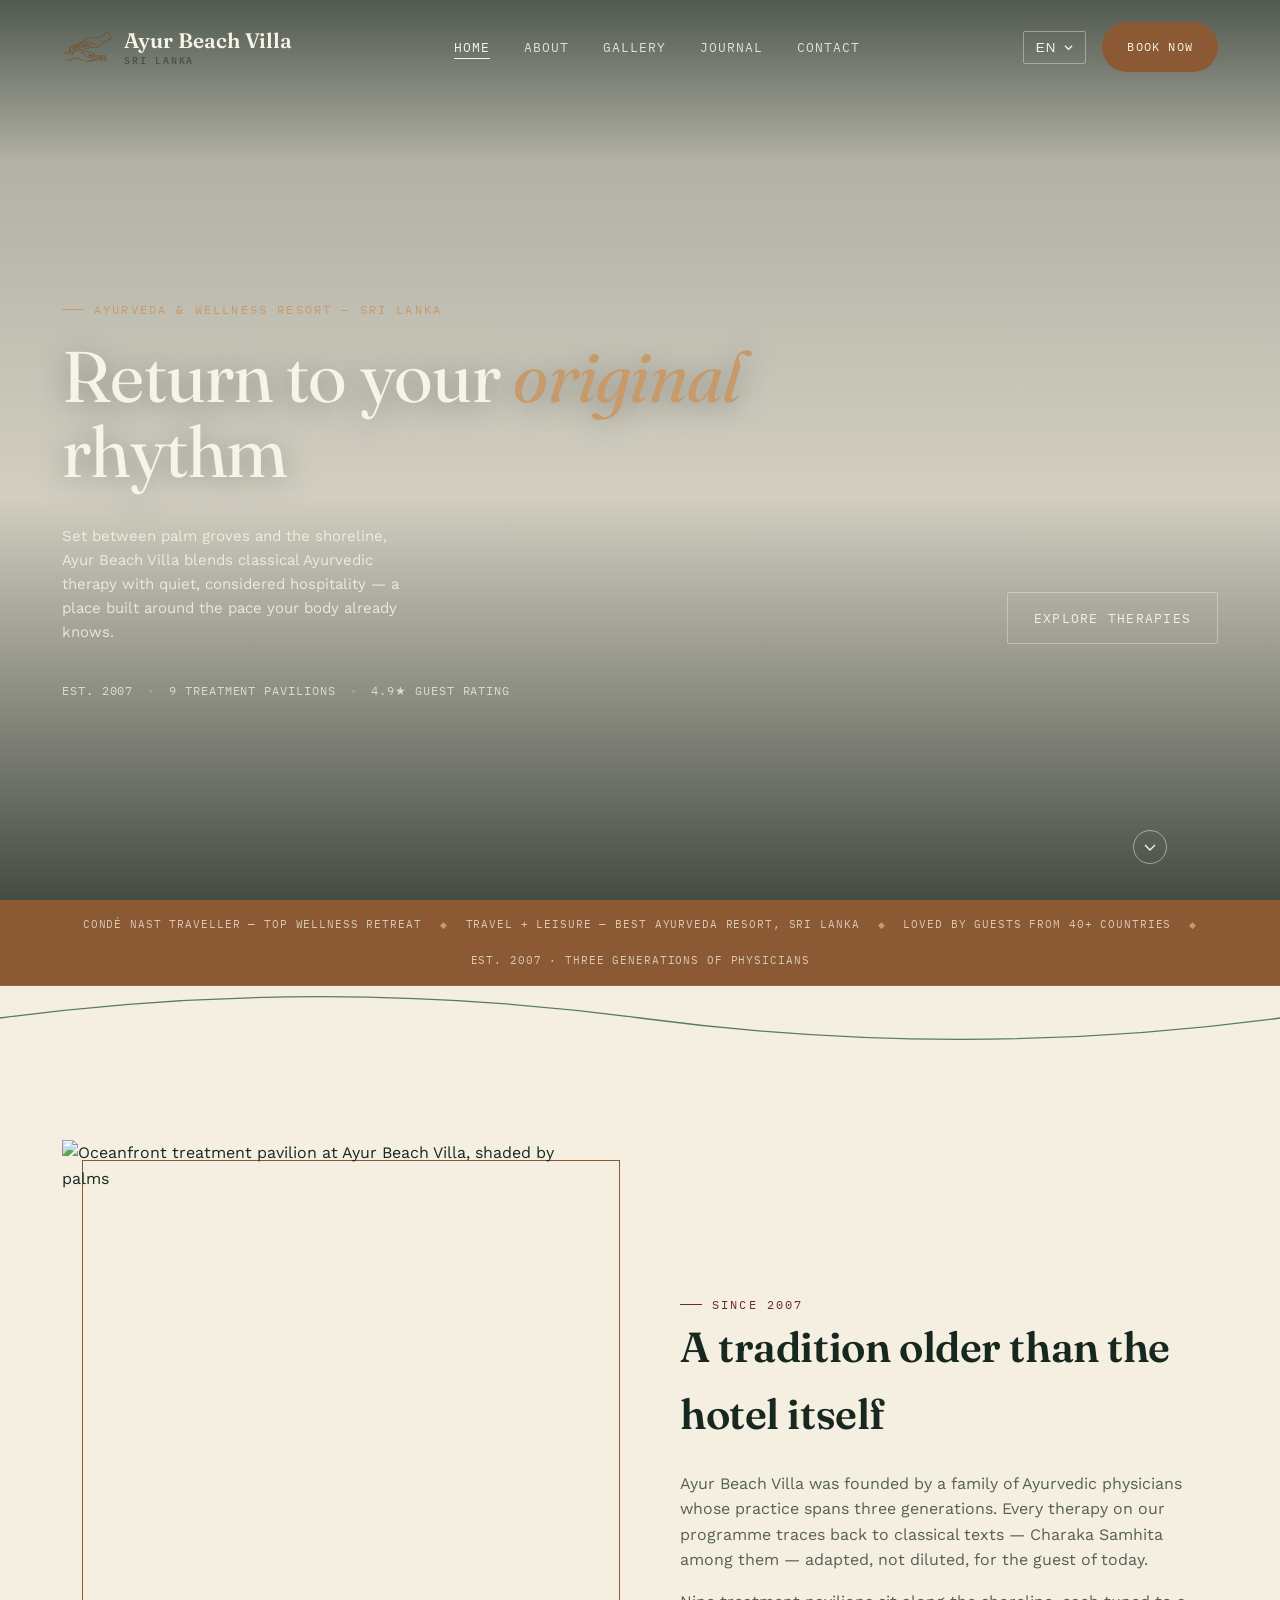
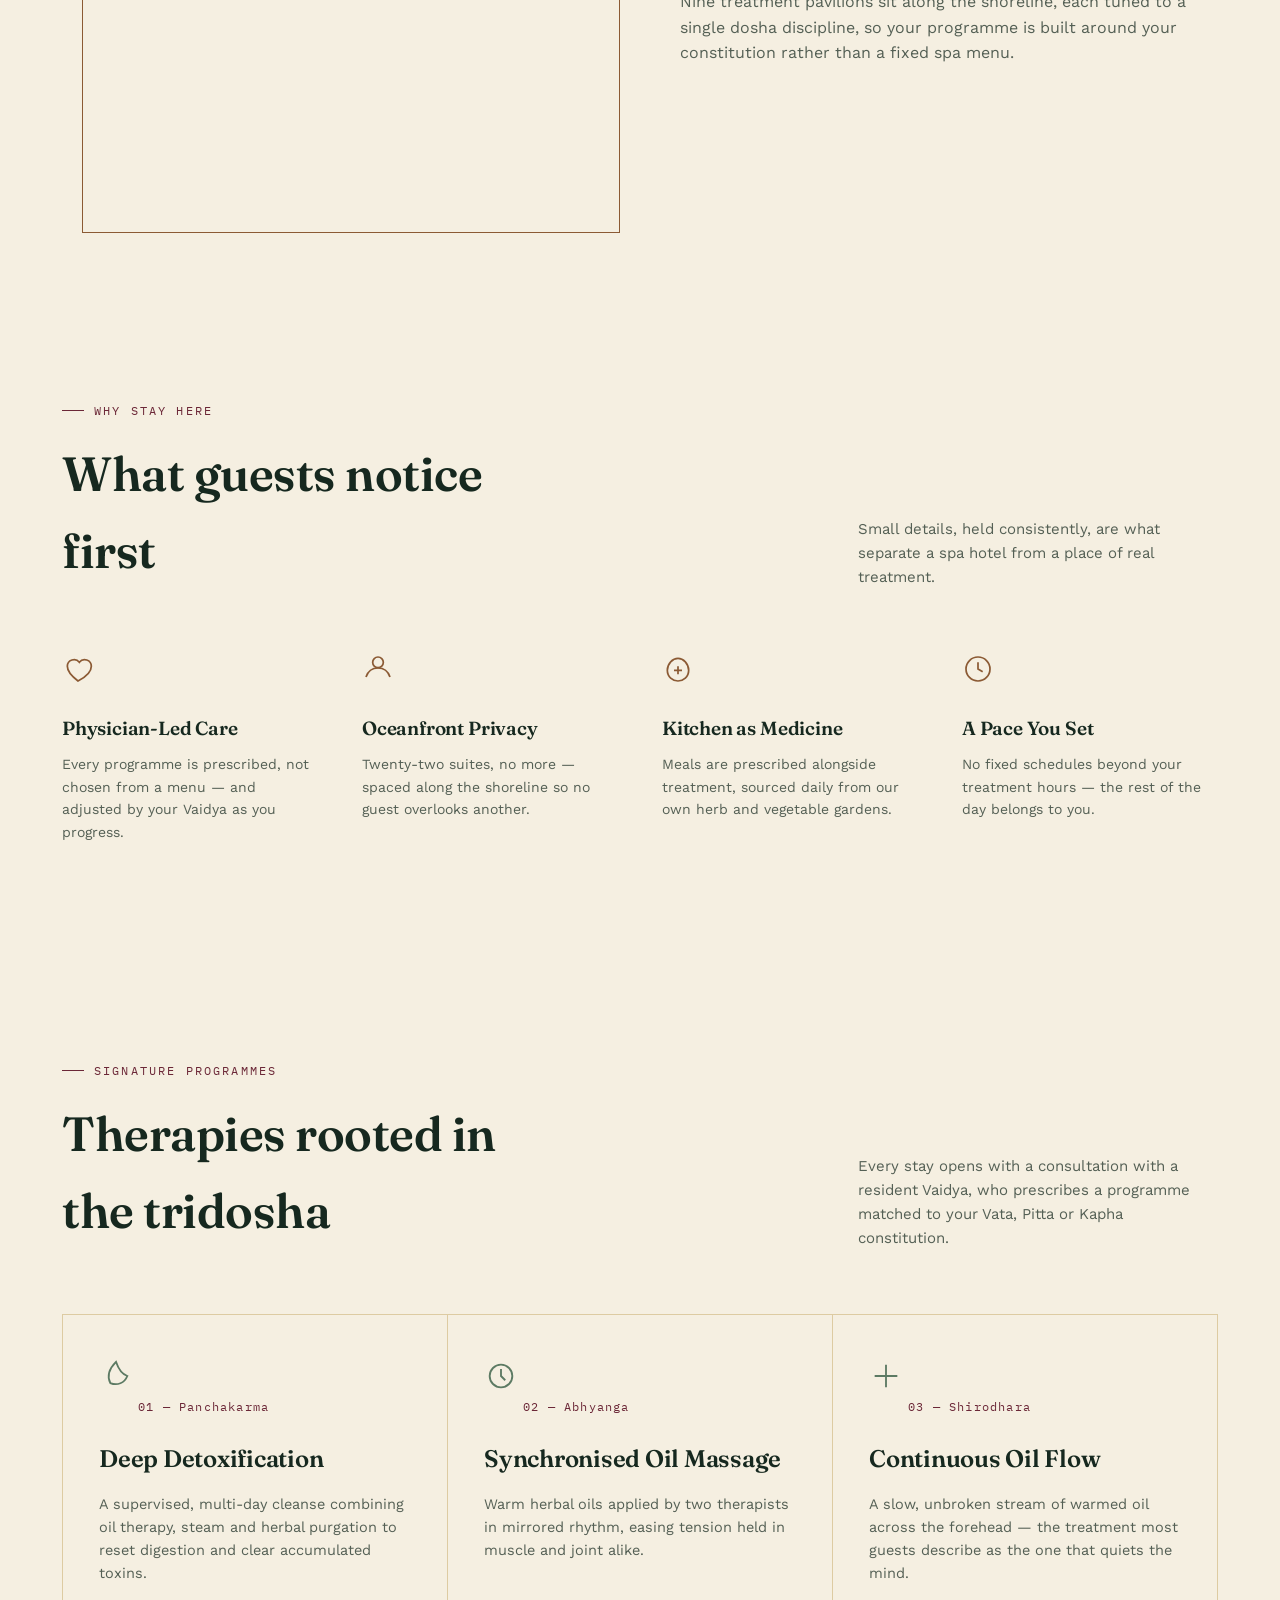
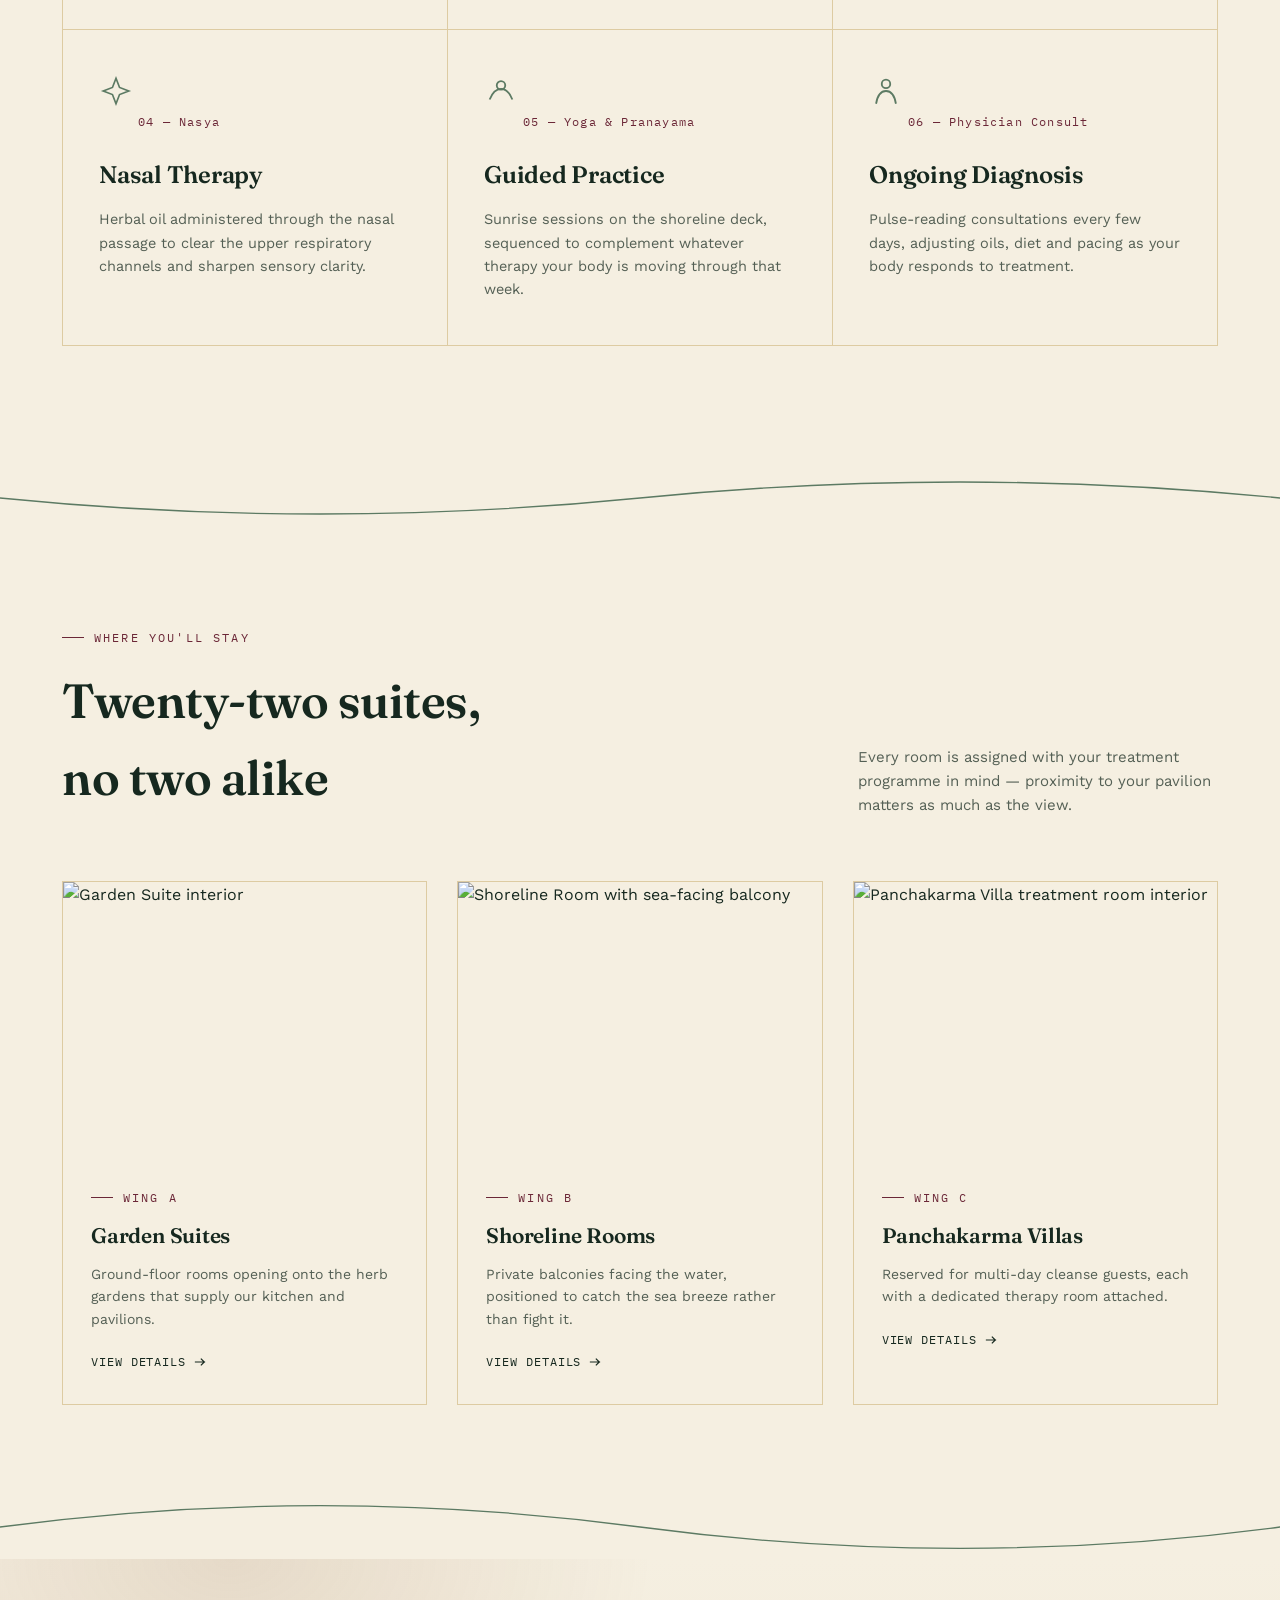
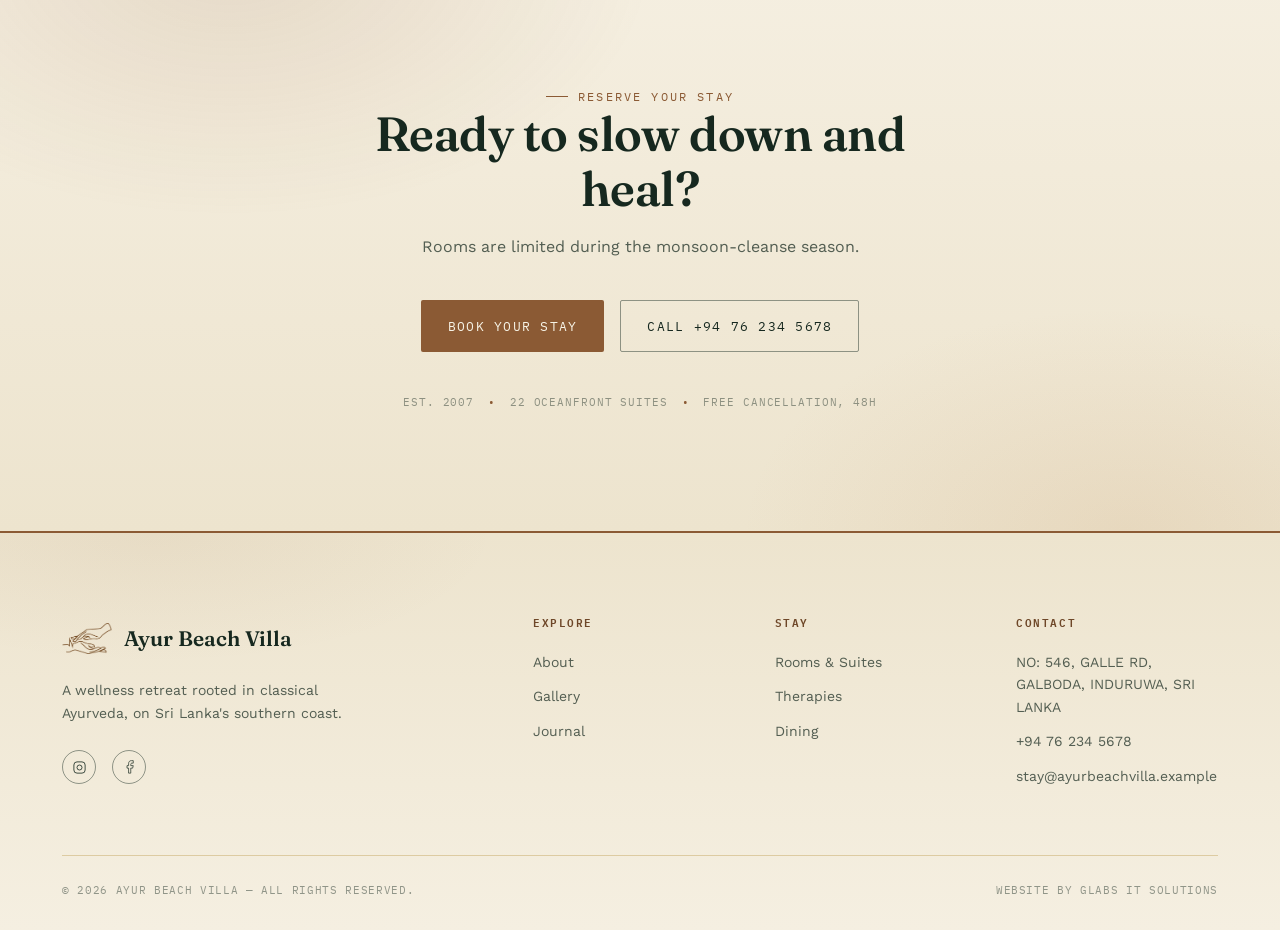
==== commit cb1a53c1: "Update navigation links to use "Blogs" instead of "Journal"; add language switcher component for imp" ====
--- a/index.html
+++ b/index.html
@@ -24,7 +24,7 @@
         <li><a href="index.html" aria-current="page" data-i18n="nav.home">Home</a></li>
         <li><a href="about.html" data-i18n="nav.about">About</a></li>
         <li><a href="gallery.html" data-i18n="nav.gallery">Gallery</a></li>
-        <li><a href="blog.html" data-i18n="nav.blog">Journal</a></li>
+        <li><a href="blog.html" data-i18n="nav.blog">Blogs</a></li>
         <li><a href="contact.html" data-i18n="nav.contact">Contact</a></li>
       </ul>
     </nav>
@@ -35,8 +35,28 @@
           <svg class="chev" viewBox="0 0 10 6" fill="none"><path d="M1 1l4 4 4-4" stroke="currentColor" stroke-width="1.4"/></svg>
         </button>
         <div class="lang-menu" role="menu">
-          <button type="button" data-lang="en" aria-current="true"><span class="flag">🇬🇧</span> English</button>
-          <button type="button" data-lang="de"><span class="flag">🇩🇪</span> Deutsch</button>
+          <button type="button" data-lang="en" aria-current="true">
+            <span class="flag-icon">
+              <svg viewBox="0 0 60 36" xmlns="http://www.w3.org/2000/svg">
+                <rect width="60" height="36" fill="#00247D"/>
+                <path d="M0,0 L60,36 M60,0 L0,36" stroke="#FFFFFF" stroke-width="7"/>
+                <path d="M0,0 L60,36 M60,0 L0,36" stroke="#CF142B" stroke-width="3"/>
+                <path d="M30,0 V36 M0,18 H60" stroke="#FFFFFF" stroke-width="12"/>
+                <path d="M30,0 V36 M0,18 H60" stroke="#CF142B" stroke-width="7"/>
+              </svg>
+            </span>
+            English
+          </button>
+          <button type="button" data-lang="de">
+            <span class="flag-icon">
+              <svg viewBox="0 0 60 36" xmlns="http://www.w3.org/2000/svg">
+                <rect width="60" height="12" y="0" fill="#000000"/>
+                <rect width="60" height="12" y="12" fill="#DD0000"/>
+                <rect width="60" height="12" y="24" fill="#FFCE00"/>
+              </svg>
+            </span>
+            Deutsch
+          </button>
         </div>
       </div>
       <a href="contact.html#book" class="btn btn-pill" data-i18n="nav.book">Book Now
@@ -246,8 +266,6 @@
   </div>
 </section>
 
-
-
 <!-- ============ BOOK YOUR STAY ============ -->
 <div class="leaf-divider"><svg viewBox="0 0 1200 60" preserveAspectRatio="none"><path class="leaf-path" d="M0 30 Q 300 -10 600 30 T 1200 30" /></svg></div>
 
--- a/css/style.css
+++ b/css/style.css
@@ -188,7 +188,11 @@
 }
 .lang-menu button:hover{ background:var(--paper-2); }
 .lang-menu button[aria-current="true"]{ color:var(--maroon) !important; }
-.lang-menu .flag{ font-size:16px; line-height:1; }
+.lang-menu .flag-icon{
+  width:20px; height:14px; flex-shrink:0; border-radius:2px; overflow:hidden;
+  box-shadow:0 0 0 1px rgba(22,40,31,.15); display:inline-flex;
+}
+.lang-menu .flag-icon svg{ width:100%; height:100%; display:block; }
 
 .nav-toggle{ display:none; background:none; border:0; cursor:pointer; padding:8px; }
 .nav-toggle span{ display:block; width:24px; height:1.5px; background:var(--ink); margin:5px 0; transition:transform .3s var(--ease), opacity .3s var(--ease); }
@@ -550,28 +554,15 @@
   background:linear-gradient(0deg, rgba(10,20,14,.75) 0%, rgba(10,20,14,.15) 45%, rgba(10,20,14,.35) 100%);
 }
 .hero-cinematic .wrap{ position:relative; z-index:2; width:100%; padding-bottom:80px; color:#F7F3E6; }
-.hero-cinematic .eyebrow{
-  color:var(--gold-light); margin-bottom:20px;
-  opacity:0; animation:riseIn .8s var(--ease) .1s forwards;
-}
+.hero-cinematic .eyebrow{ color:var(--gold-light); margin-bottom:20px; }
 .hero-cinematic .eyebrow::before{ background:var(--gold-light); }
 .hero-cinematic h1{
   font-size:clamp(38px,5.6vw,72px); font-weight:400; max-width:16ch; line-height:1.05;
   text-shadow:0 4px 30px rgba(0,0,0,.35);
-  opacity:0; transform:translateY(20px);
-  animation:riseIn .9s var(--ease) .22s forwards;
 }
 .hero-cinematic h1 em{ font-style:italic; color:var(--gold-light); }
 .hero-cinematic .hero-sub{ display:flex; justify-content:space-between; align-items:flex-end; gap:40px; margin-top:34px; flex-wrap:wrap; }
-.hero-cinematic .hero-sub p{
-  max-width:360px; color:rgba(247,243,230,.85); font-size:15px;
-  opacity:0; transform:translateY(16px);
-  animation:riseIn .9s var(--ease) .36s forwards;
-}
-.hero-cinematic .hero-sub .btn{
-  opacity:0; transform:translateY(16px);
-  animation:riseIn .9s var(--ease) .5s forwards;
-}
+.hero-cinematic .hero-sub p{ max-width:360px; color:rgba(247,243,230,.85); font-size:15px; }
 .hero-scroll-arrow{
   position:absolute; left:50%; bottom:36px; transform:translateX(-50%); z-index:2;
   width:34px; height:34px; border:1px solid rgba(247,243,230,.5); border-radius:50%;
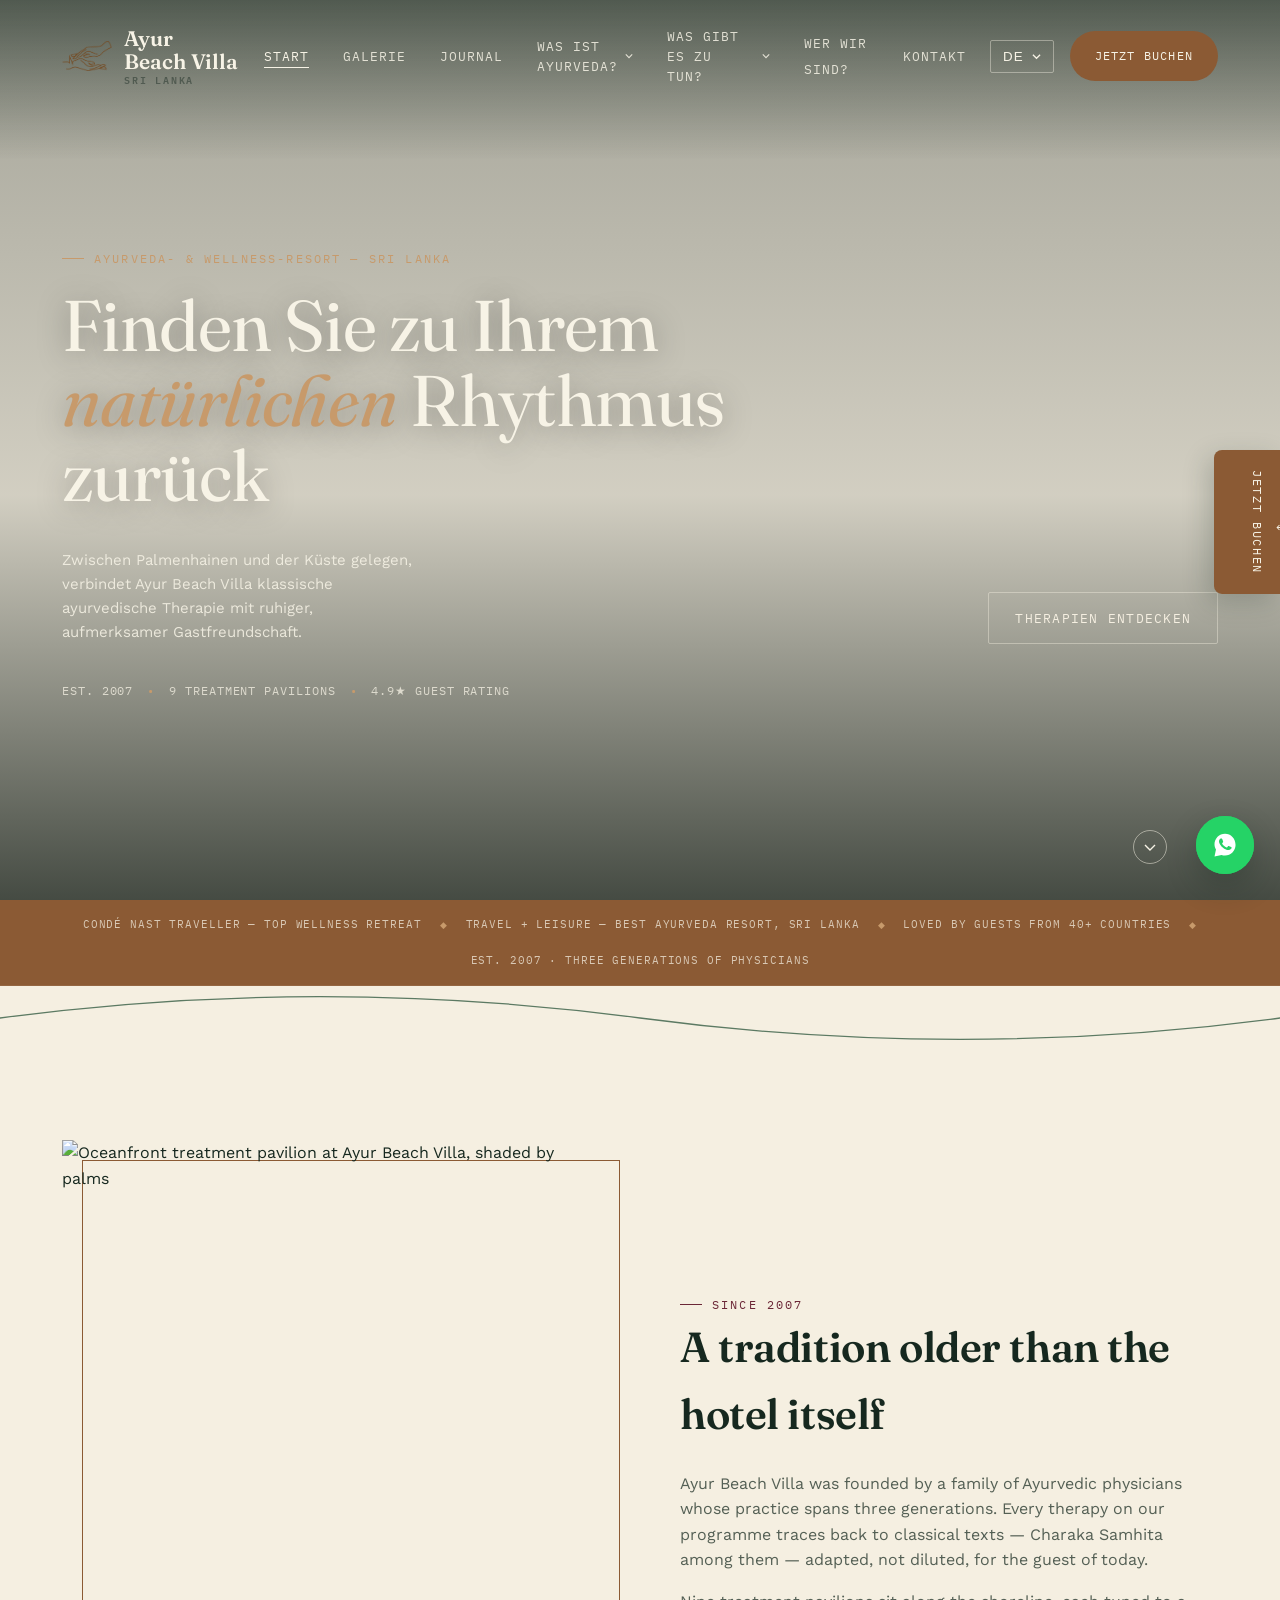
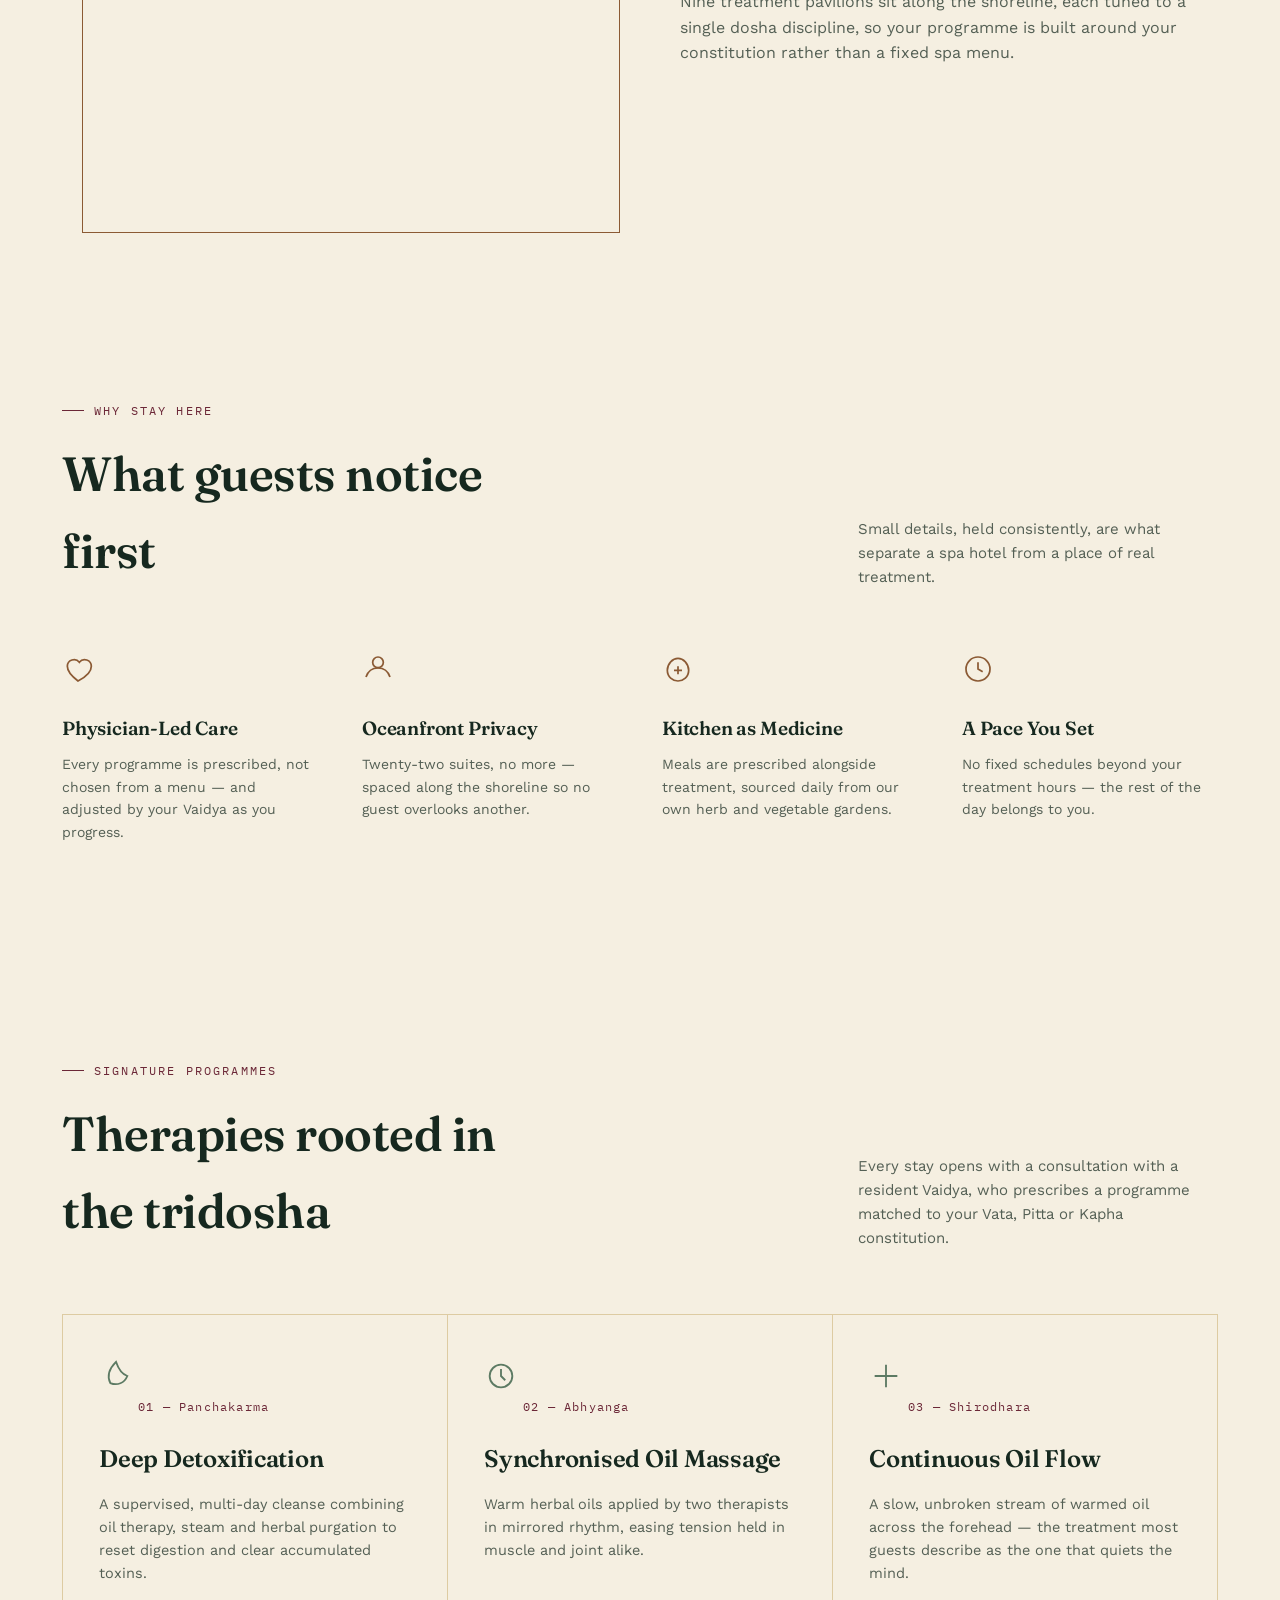
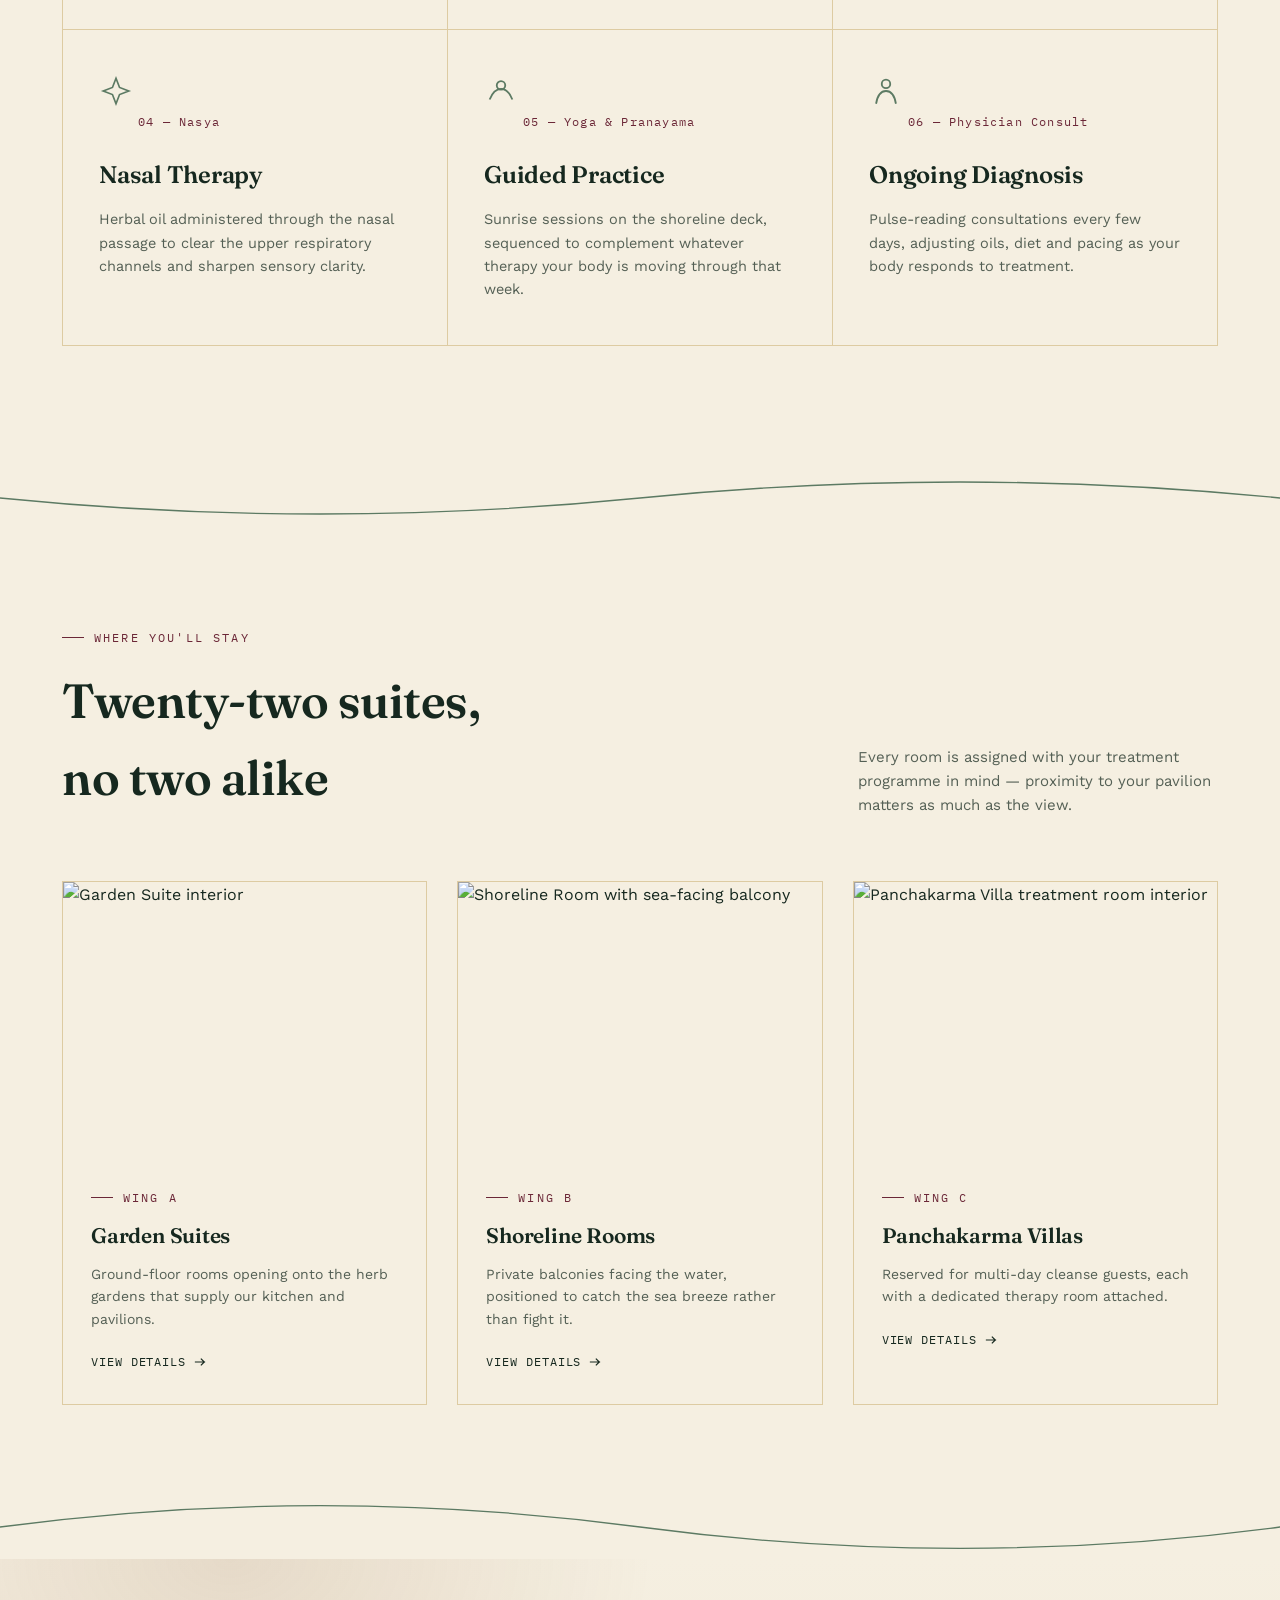
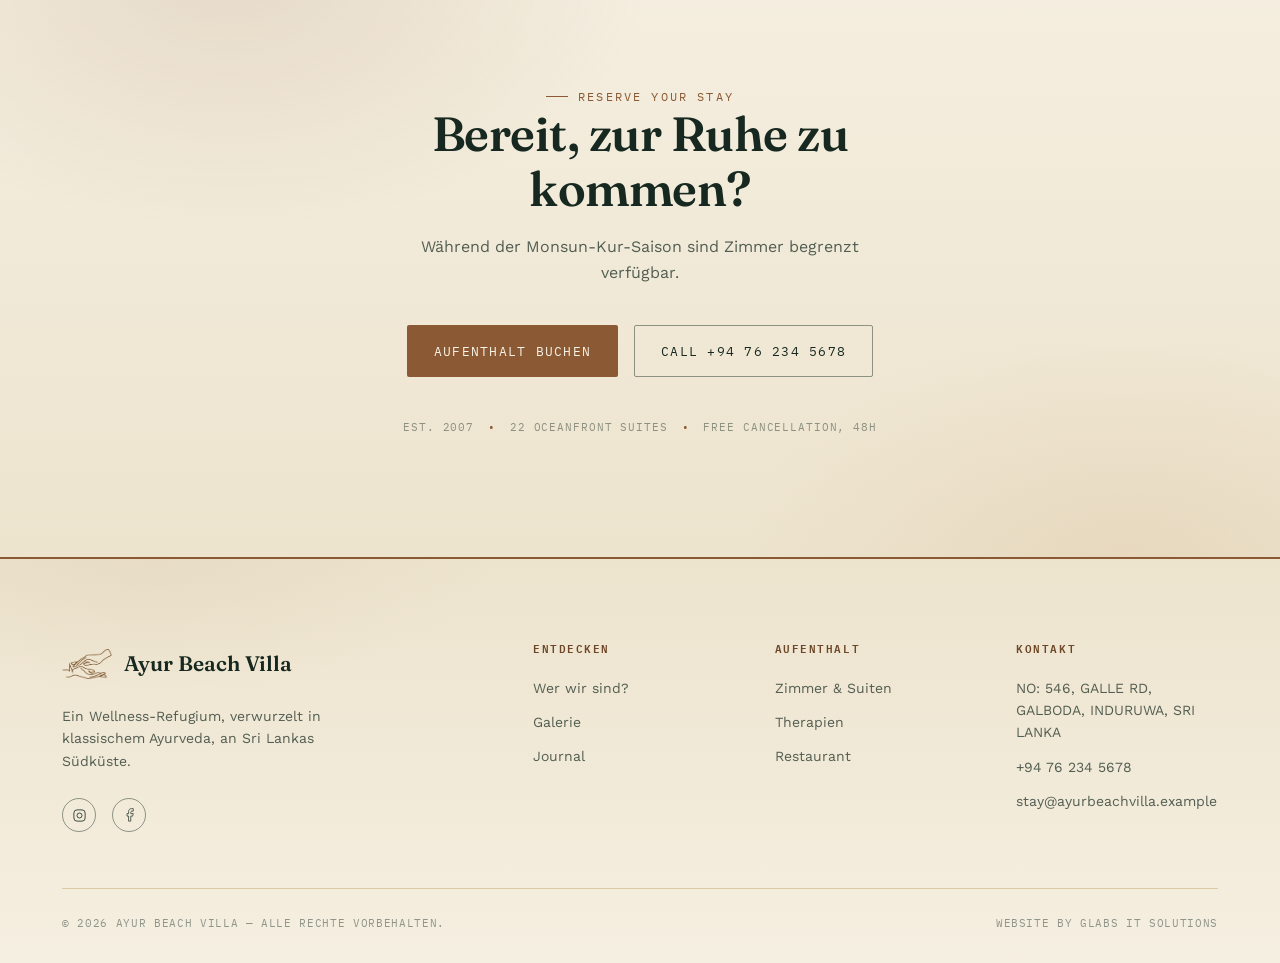
==== commit d2e9ac23: "Refactor code structure for improved readability and maintainability" ====
--- a/index.html
+++ b/index.html
@@ -1,5 +1,5 @@
 <!DOCTYPE html>
-<html lang="en">
+<html lang="de">
 <head>
 <meta charset="UTF-8">
 <meta name="viewport" content="width=device-width, initial-scale=1.0">
@@ -21,21 +21,79 @@
     </a>
     <nav class="main-nav" id="main-nav">
       <ul>
-        <li><a href="index.html" aria-current="page" data-i18n="nav.home">Home</a></li>
-        <li><a href="about.html" data-i18n="nav.about">About</a></li>
-        <li><a href="gallery.html" data-i18n="nav.gallery">Gallery</a></li>
-        <li><a href="blog.html" data-i18n="nav.blog">Blogs</a></li>
-        <li><a href="contact.html" data-i18n="nav.contact">Contact</a></li>
+        <li><a href="index.html" aria-current="page" data-i18n="nav.home">Start</a></li>
+        <li><a href="gallery.html" data-i18n="nav.gallery">Galerie</a></li>
+        <li><a href="blog.html" data-i18n="nav.blog">Journal</a></li>
+        <li class="nav-dropdown" data-open="false">
+          <button type="button" class="dropdown-toggle" aria-haspopup="true" aria-expanded="false">
+            <span data-i18n="nav.ayurveda">Was ist Ayurveda?</span>
+            <svg class="chev" viewBox="0 0 10 6" fill="none"><path d="M1 1l4 4 4-4" stroke="currentColor" stroke-width="1.4"/></svg>
+          </button>
+          <div class="dropdown-panel" role="menu">
+            <a href="about.html#panchakarma" class="dropdown-item" role="menuitem">
+              <span class="di-ic"><svg viewBox="0 0 24 24" fill="none"><path d="M12 2c-4 4-7 9-4 15 5 2 10 0 12-5-3-1-6-4-8-10Z" stroke="currentColor" stroke-width="1.3"/></svg></span>
+              <span class="di-copy">
+                <b data-i18n="drop.panchakarma.title">Was ist Panchakarma?</b>
+                <small data-i18n="drop.panchakarma.desc">Die klassische Tiefenreinigung in fünf Schritten.</small>
+              </span>
+            </a>
+            <a href="about.html#kitchen" class="dropdown-item" role="menuitem">
+              <span class="di-ic"><svg viewBox="0 0 24 24" fill="none"><path d="M4 13c0-5 4-9 8-9s8 4 8 9-4 8-8 8-8-3-8-8Z" stroke="currentColor" stroke-width="1.3"/><path d="M9 13h6M12 10v6" stroke="currentColor" stroke-width="1.3"/></svg></span>
+              <span class="di-copy">
+                <b data-i18n="drop.kitchen.title">Ayurveda-Küche</b>
+                <small data-i18n="drop.kitchen.desc">Küche als Medizin, täglich aus dem eigenen Garten.</small>
+              </span>
+            </a>
+            <a href="about.html#ayurveda-basics" class="dropdown-item" role="menuitem">
+              <span class="di-ic"><svg viewBox="0 0 24 24" fill="none"><path d="M3 18c3-9 15-9 18 0" stroke="currentColor" stroke-width="1.3"/><circle cx="12" cy="7" r="4" stroke="currentColor" stroke-width="1.3"/></svg></span>
+              <span class="di-copy">
+                <b data-i18n="drop.whatis.title">Was ist Ayurveda?</b>
+                <small data-i18n="drop.whatis.desc">Eine 3000 Jahre alte Heilkunst aus Sri Lanka.</small>
+              </span>
+            </a>
+          </div>
+        </li>
+        <li class="nav-dropdown" data-open="false">
+          <button type="button" class="dropdown-toggle" aria-haspopup="true" aria-expanded="false">
+            <span data-i18n="nav.todo">Was gibt es zu tun?</span>
+            <svg class="chev" viewBox="0 0 10 6" fill="none"><path d="M1 1l4 4 4-4" stroke="currentColor" stroke-width="1.4"/></svg>
+          </button>
+          <div class="dropdown-panel" role="menu">
+            <a href="index.html#yoga" class="dropdown-item" role="menuitem">
+              <span class="di-ic"><svg viewBox="0 0 24 24" fill="none"><path d="M4 18c4-10 12-10 16 0" stroke="currentColor" stroke-width="1.3"/><circle cx="12" cy="8" r="3" stroke="currentColor" stroke-width="1.3"/></svg></span>
+              <span class="di-copy">
+                <b data-i18n="drop.yoga.title">Yoga</b>
+                <small data-i18n="drop.yoga.desc">Sonnenaufgangs-Yoga direkt an der Küste.</small>
+              </span>
+            </a>
+            <a href="index.html#medication" class="dropdown-item" role="menuitem">
+              <span class="di-ic"><svg viewBox="0 0 24 24" fill="none"><path d="M12 21c-4-3-8-6.5-8-11a5 5 0 0 1 9-3 5 5 0 0 1 9 3c0 4.5-4 8-10 11Z" stroke="currentColor" stroke-width="1.3"/></svg></span>
+              <span class="di-copy">
+                <b data-i18n="drop.medication.title">Medikation</b>
+                <small data-i18n="drop.medication.desc">Individuelle Kräutermedizin, ärztlich verordnet.</small>
+              </span>
+            </a>
+            <a href="contact.html#book" class="dropdown-item" role="menuitem">
+              <span class="di-ic"><svg viewBox="0 0 24 24" fill="none"><path d="M5 21c1-6 3-9 7-9s6 3 7 9" stroke="currentColor" stroke-width="1.3"/><circle cx="12" cy="7" r="3" stroke="currentColor" stroke-width="1.3"/></svg></span>
+              <span class="di-copy">
+                <b data-i18n="drop.tours.title">Touren</b>
+                <small data-i18n="drop.tours.desc">Ausflüge zu Tempeln, Teeplantagen und der Küste.</small>
+              </span>
+            </a>
+          </div>
+        </li>
+        <li><a href="about.html" data-i18n="nav.who">Wer wir sind?</a></li>
+        <li><a href="contact.html" data-i18n="nav.contact">Kontakt</a></li>
       </ul>
     </nav>
     <div class="header-actions">
       <div class="lang-switch" data-open="false">
         <button class="lang-toggle-btn" aria-haspopup="true">
-          <span class="lang-current">EN</span>
+          <span class="lang-current">DE</span>
           <svg class="chev" viewBox="0 0 10 6" fill="none"><path d="M1 1l4 4 4-4" stroke="currentColor" stroke-width="1.4"/></svg>
         </button>
         <div class="lang-menu" role="menu">
-          <button type="button" data-lang="en" aria-current="true">
+          <button type="button" data-lang="en">
             <span class="flag-icon">
               <svg viewBox="0 0 60 36" xmlns="http://www.w3.org/2000/svg">
                 <rect width="60" height="36" fill="#00247D"/>
@@ -47,7 +105,7 @@
             </span>
             English
           </button>
-          <button type="button" data-lang="de">
+          <button type="button" data-lang="de" aria-current="true">
             <span class="flag-icon">
               <svg viewBox="0 0 60 36" xmlns="http://www.w3.org/2000/svg">
                 <rect width="60" height="12" y="0" fill="#000000"/>
@@ -59,12 +117,12 @@
           </button>
         </div>
       </div>
-      <a href="contact.html#book" class="btn btn-pill" data-i18n="nav.book">Book Now
+      <a href="contact.html#book" class="btn btn-pill" data-i18n="nav.book">Jetzt buchen
         <svg viewBox="0 0 14 10" fill="none" width="12" height="12"><path d="M1 5h12M8 1l4 4-4 4" stroke="currentColor" stroke-width="1.4"/></svg>
       </a>
-      <button class="menu-label-btn nav-toggle" aria-label="Toggle menu" aria-expanded="false">
+      <button class="menu-label-btn nav-toggle" aria-label="Menü öffnen" aria-expanded="false">
         <span class="lines"><span></span><span></span><span></span></span>
-        MENU
+        MENÜ
       </button>
     </div>
   </div>
@@ -74,11 +132,11 @@
 <section class="hero-cinematic">
   <video class="kenburns" autoplay muted loop playsinline src="video.mp4" poster="https://images.unsplash.com/photo-1571896349842-33c89424de2d?q=80&w=2000&auto=format&fit=crop"></video>
   <div class="wrap">
-    <span class="eyebrow" data-i18n="hero.eyebrow">Ayurveda &amp; Wellness Resort — Sri Lanka</span>
-    <h1 data-i18n="hero.title">Return to your <em>original</em> rhythm</h1>
+    <span class="eyebrow" data-i18n="hero.eyebrow">Ayurveda- &amp; Wellness-Resort — Sri Lanka</span>
+    <h1 data-i18n="hero.title">Finden Sie zu Ihrem <em>natürlichen</em> Rhythmus zurück</h1>
     <div class="hero-sub">
-      <p data-i18n="hero.copy">Set between palm groves and the shoreline, Ayur Beach Villa blends classical Ayurvedic therapy with quiet, considered hospitality — a place built around the pace your body already knows.</p>
-      <a href="contact.html#book" class="btn btn-line on-dark" data-i18n="hero.cta2">Explore Therapies</a>
+      <p data-i18n="hero.copy">Zwischen Palmenhainen und der Küste gelegen, verbindet Ayur Beach Villa klassische ayurvedische Therapie mit ruhiger, aufmerksamer Gastfreundschaft.</p>
+      <a href="contact.html#book" class="btn btn-line on-dark" data-i18n="hero.cta2">Therapien entdecken</a>
     </div>
     <div class="hero-badges">
       <span>Est. 2007</span><span class="dot">•</span>
@@ -170,7 +228,7 @@
   </div>
   <div class="wrap">
     <div class="grid-3 reveal-stagger">
-      <div class="therapy-card">
+      <div class="therapy-card" id="medication">
         <svg class="ic" viewBox="0 0 24 24" fill="none"><path d="M12 2c-4 4-7 9-4 15 5 2 10 0 12-5-3-1-6-4-8-10Z" stroke="currentColor" stroke-width="1.3"/></svg>
         <span class="num">01 — Panchakarma</span>
         <h3>Deep Detoxification</h3>
@@ -194,7 +252,7 @@
         <h3>Nasal Therapy</h3>
         <p>Herbal oil administered through the nasal passage to clear the upper respiratory channels and sharpen sensory clarity.</p>
       </div>
-      <div class="therapy-card">
+      <div class="therapy-card" id="yoga">
         <svg class="ic" viewBox="0 0 24 24" fill="none"><path d="M4 18c4-10 12-10 16 0" stroke="currentColor" stroke-width="1.3"/><circle cx="12" cy="8" r="3" stroke="currentColor" stroke-width="1.3"/></svg>
         <span class="num">05 — Yoga &amp; Pranayama</span>
         <h3>Guided Practice</h3>
@@ -273,10 +331,10 @@
   <div class="stay-glow"></div>
   <div class="wrap stay-inner reveal">
     <span class="eyebrow">Reserve Your Stay</span>
-    <h2 data-i18n="cta.title">Ready to slow down and heal?</h2>
-    <p data-i18n="cta.sub">Rooms are limited during the monsoon-cleanse season.</p>
+    <h2 data-i18n="cta.title">Bereit, zur Ruhe zu kommen?</h2>
+    <p data-i18n="cta.sub">Während der Monsun-Kur-Saison sind Zimmer begrenzt verfügbar.</p>
     <div class="stay-actions">
-      <a href="contact.html#book" class="btn btn-gold" data-i18n="hero.cta1">Book Your Stay
+      <a href="contact.html#book" class="btn btn-gold" data-i18n="hero.cta1">Aufenthalt buchen
         <svg viewBox="0 0 14 10" fill="none"><path d="M1 5h12M8 1l4 4-4 4" stroke="currentColor" stroke-width="1.4"/></svg>
       </a>
       <a href="tel:+94762345678" class="btn btn-line">Call +94 76 234 5678</a>
@@ -299,7 +357,7 @@
           <span class="mark"><img src="images/logo-icon.png" alt="Ayur Beach Villa"></span>
           <span class="brand-txt">Ayur Beach Villa</span>
         </a>
-        <p data-i18n="footer.tag">A wellness retreat rooted in classical Ayurveda, on Sri Lanka's southern coast.</p>
+        <p data-i18n="footer.tag">Ein Wellness-Refugium, verwurzelt in klassischem Ayurveda, an Sri Lankas Südküste.</p>
         <div class="socials">
           <a href="#" aria-label="Instagram"><svg viewBox="0 0 24 24" fill="none"><rect x="3" y="3" width="18" height="18" rx="5" stroke="currentColor" stroke-width="1.3"/><circle cx="12" cy="12" r="4" stroke="currentColor" stroke-width="1.3"/></svg></a>
           <a href="#" aria-label="Facebook"><svg viewBox="0 0 24 24" fill="none"><path d="M14 21v-8h3l1-4h-4V7c0-1 .5-2 2-2h2V1h-3c-3 0-4.5 2-4.5 5v3H8v4h2.5v8H14Z" stroke="currentColor" stroke-width="1.1"/></svg></a>
@@ -307,23 +365,23 @@
       </div>
       <div class="footer-links">
         <div>
-          <h4 data-i18n="footer.explore">Explore</h4>
+          <h4 data-i18n="footer.explore">Entdecken</h4>
           <ul>
-            <li><a href="about.html" data-i18n="nav.about">About</a></li>
-            <li><a href="gallery.html" data-i18n="nav.gallery">Gallery</a></li>
+            <li><a href="about.html" data-i18n="nav.who">Wer wir sind?</a></li>
+            <li><a href="gallery.html" data-i18n="nav.gallery">Galerie</a></li>
             <li><a href="blog.html" data-i18n="nav.blog">Journal</a></li>
           </ul>
         </div>
         <div>
-          <h4 data-i18n="footer.stay">Stay</h4>
+          <h4 data-i18n="footer.stay">Aufenthalt</h4>
           <ul>
-            <li><a href="about.html#therapies" data-i18n="footer.rooms">Rooms &amp; Suites</a></li>
-            <li><a href="about.html#therapies" data-i18n="footer.therapy">Therapies</a></li>
-            <li><a href="#" data-i18n="footer.dining">Dining</a></li>
+            <li><a href="about.html#therapies" data-i18n="footer.rooms">Zimmer &amp; Suiten</a></li>
+            <li><a href="about.html#therapies" data-i18n="footer.therapy">Therapien</a></li>
+            <li><a href="#" data-i18n="footer.dining">Restaurant</a></li>
           </ul>
         </div>
         <div>
-          <h4 data-i18n="footer.contact">Contact</h4>
+          <h4 data-i18n="footer.contact">Kontakt</h4>
           <ul>
             <li>NO: 546, GALLE RD, GALBODA, INDURUWA, SRI LANKA</li>
             <li>+94 76 234 5678</li>
@@ -333,11 +391,17 @@
       </div>
     </div>
     <div class="footer-bottom">
-      <span>© 2026 Ayur Beach Villa — <span data-i18n="footer.rights">All rights reserved.</span></span>
+      <span>© 2026 Ayur Beach Villa — <span data-i18n="footer.rights">Alle Rechte vorbehalten.</span></span>
       <span class="footer-made">Website by GLabs IT Solutions</span>
     </div>
   </div>
 </footer>
+
+<!-- ============ FLOATING ACTIONS ============ -->
+<a href="https://wa.me/94762345678" target="_blank" rel="noopener" class="whatsapp-bubble" aria-label="WhatsApp Chat">
+  <svg viewBox="0 0 32 32" fill="currentColor"><path d="M16.02 3C9.4 3 4 8.4 4 15.02c0 2.2.58 4.28 1.68 6.13L4 29l8.03-1.65a12 12 0 0 0 4 .67h.01c6.62 0 12.02-5.4 12.02-12.02C28.06 8.4 22.66 3 16.02 3Zm7.03 17.1c-.3.83-1.7 1.55-2.35 1.63-.6.08-1.37.11-2.2-.14-.5-.15-1.15-.37-1.98-.72-3.5-1.5-5.78-5.02-5.96-5.25-.17-.24-1.43-1.9-1.43-3.63 0-1.72.9-2.57 1.23-2.92.32-.35.7-.44.94-.44.23 0 .47 0 .67.01.22.01.5-.08.78.6.3.71 1 2.46 1.09 2.63.09.18.15.39.03.63-.12.24-.18.39-.36.6-.18.21-.38.47-.54.63-.18.18-.37.37-.16.73.21.35.94 1.55 2.02 2.5 1.39 1.24 2.56 1.63 2.92 1.81.35.18.56.15.77-.09.21-.24.9-1.05 1.14-1.41.24-.35.47-.29.79-.18.32.12 2.05.97 2.4 1.14.36.18.6.27.68.42.09.15.09.85-.2 1.68Z"/></svg>
+</a>
+<a href="contact.html#book" class="side-book-cta" data-i18n="nav.book">Jetzt buchen</a>
 
 <script src="js/i18n.js"></script>
 <script src="js/script.js"></script>
--- a/css/style.css
+++ b/css/style.css
@@ -197,6 +197,52 @@
 .nav-toggle{ display:none; background:none; border:0; cursor:pointer; padding:8px; }
 .nav-toggle span{ display:block; width:24px; height:1.5px; background:var(--ink); margin:5px 0; transition:transform .3s var(--ease), opacity .3s var(--ease); }
 
+/* -------------------- nav mega-dropdowns -------------------- */
+.nav-dropdown{ position:relative; }
+.dropdown-toggle{
+  all:unset; box-sizing:border-box; cursor:pointer; display:inline-flex; align-items:center; gap:7px;
+  font-family:var(--font-mono); font-size:12.5px; letter-spacing:.08em; text-transform:uppercase;
+  color:var(--ink-70); padding:4px 0; position:relative; transition:color .3s var(--ease);
+}
+.dropdown-toggle::after{
+  content:""; position:absolute; left:0; bottom:0; width:100%; height:1px;
+  background:var(--gold); transform:scaleX(0); transform-origin:right; transition:transform .35s var(--ease);
+}
+.dropdown-toggle:hover, .nav-dropdown[data-open="true"] .dropdown-toggle{ color:var(--ink); }
+.dropdown-toggle:hover::after, .nav-dropdown[data-open="true"] .dropdown-toggle::after{ transform:scaleX(1); transform-origin:left; }
+.dropdown-toggle .chev{ width:8px; height:8px; flex-shrink:0; transition:transform .3s var(--ease); }
+.nav-dropdown[data-open="true"] .dropdown-toggle .chev{ transform:rotate(180deg); }
+
+.dropdown-panel{
+  position:absolute; top:calc(100% + 24px); left:50%; transform:translate(-50%,-8px);
+  width:380px; background:var(--paper); border:1px solid var(--sand);
+  box-shadow:0 26px 60px rgba(22,40,31,.2);
+  padding:10px; opacity:0; visibility:hidden; pointer-events:none;
+  transition:opacity .3s var(--ease), transform .3s var(--ease), visibility .3s;
+  z-index:30;
+}
+.nav-dropdown[data-open="true"] .dropdown-panel{
+  opacity:1; visibility:visible; pointer-events:auto; transform:translate(-50%,0);
+}
+.dropdown-item{ display:flex; align-items:flex-start; gap:14px; padding:14px 12px; border-left:2px solid transparent; transition:background .3s var(--ease), border-color .3s var(--ease); }
+.dropdown-item:hover{ background:var(--paper-2); border-left-color:var(--gold); }
+.dropdown-item .di-ic{
+  width:36px; height:36px; flex-shrink:0; border-radius:50%; background:var(--paper-2);
+  display:flex; align-items:center; justify-content:center; color:var(--gold);
+  transition:background .3s var(--ease), color .3s var(--ease);
+}
+.dropdown-item:hover .di-ic{ background:var(--gold); color:#F7F3E6; }
+.dropdown-item .di-ic svg{ width:17px; height:17px; }
+.dropdown-item .di-copy b{ display:block; font-family:var(--font-display); font-size:15px; font-weight:600; color:var(--ink); margin-bottom:3px; }
+.dropdown-item .di-copy small{ display:block; font-size:12.5px; color:var(--ink-70); line-height:1.5; }
+
+.site-header .dropdown-toggle{ color:rgba(247,243,230,.85); }
+.site-header .dropdown-toggle:hover, .site-header .nav-dropdown[data-open="true"] .dropdown-toggle{ color:#F7F3E6; }
+.site-header .dropdown-toggle::after{ background:#F7F3E6; }
+.site-header.scrolled .dropdown-toggle{ color:var(--ink-70); }
+.site-header.scrolled .dropdown-toggle:hover, .site-header.scrolled .nav-dropdown[data-open="true"] .dropdown-toggle{ color:var(--ink); }
+.site-header.scrolled .dropdown-toggle::after{ background:var(--gold); }
+
 /* =========================================================
    HERO
    ========================================================= */
@@ -355,8 +401,18 @@
 @media (max-width: 760px){
   .main-nav{ position:fixed; inset:0; top:0; background:var(--ink); z-index:999; display:flex; align-items:center; justify-content:center; opacity:0; visibility:hidden; transition:opacity .4s var(--ease); }
   .main-nav.open{ opacity:1; visibility:visible; }
-  .main-nav ul{ flex-direction:column; gap:28px; }
+  .main-nav ul{ flex-direction:column; gap:28px; max-height:86vh; overflow-y:auto; padding:20px 0; }
   .main-nav a{ color:var(--paper); font-size:16px; }
+  .nav-dropdown{ display:flex; flex-direction:column; align-items:center; }
+  .site-header .dropdown-toggle, .dropdown-toggle{ color:var(--paper); font-size:16px; }
+  .dropdown-panel{
+    position:static; transform:none; width:min(88vw,380px); margin-top:0;
+    opacity:1; visibility:visible; pointer-events:auto;
+    max-height:0; overflow:hidden; padding:0; border:0; box-shadow:none; background:transparent;
+    transition:max-height .4s var(--ease), margin-top .4s var(--ease);
+  }
+  .nav-dropdown[data-open="true"] .dropdown-panel{ max-height:600px; margin-top:16px; padding:10px; background:var(--paper); border:1px solid var(--sand); }
+  .dropdown-item .di-copy small{ color:var(--ink-70); }
   .nav-toggle{ display:flex; z-index:1001; }
   .nav-toggle.open span:nth-child(1){ transform:translateY(6.5px) rotate(45deg); }
   .nav-toggle.open span:nth-child(2){ opacity:0; }
@@ -377,8 +433,8 @@
   padding:10px 18px; border:1px solid var(--ink-45); background:transparent; color:var(--ink-70);
   cursor:pointer; border-radius:var(--radius); transition:all .3s var(--ease);
 }
-.filter-btn:hover{ border-color:var(--ink); color:var(--ink); }
-.filter-btn.active{ background:var(--ink); border-color:var(--ink); color:var(--paper); }
+.filter-btn:hover{ border-color:var(--gold); color:var(--ink); }
+.filter-btn.active{ background:var(--gold); border-color:var(--gold); color:#F7F3E6; }
 
 .gallery-grid{
   columns:3 260px; column-gap:18px;
@@ -794,4 +850,49 @@
 @media (max-width:600px){
   .footer-links{ grid-template-columns:1fr; gap:32px; }
   .footer-bottom{ flex-direction:column; align-items:flex-start; }
+}
+
+/* =========================================================
+   FLOATING ACTIONS — WhatsApp bubble + side "Book Now" tab
+   ========================================================= */
+.whatsapp-bubble{
+  position:fixed; right:26px; bottom:26px; z-index:1500;
+  width:58px; height:58px; border-radius:50%;
+  background:#25D366; color:#fff;
+  display:flex; align-items:center; justify-content:center;
+  box-shadow:0 12px 30px rgba(22,40,31,.3);
+  opacity:0; animation:floatIn .7s var(--ease) .8s forwards, waBounce 3.4s ease-in-out 2.4s infinite;
+  transition:transform .3s var(--ease);
+}
+.whatsapp-bubble:hover{ transform:translateY(-3px) scale(1.05); }
+.whatsapp-bubble svg{ width:28px; height:28px; position:relative; z-index:2; }
+.whatsapp-bubble::before{
+  content:""; position:absolute; inset:0; border-radius:50%;
+  border:2px solid #25D366; animation:waPing 2.6s ease-out infinite;
+}
+@keyframes waPing{ 0%{ transform:scale(1); opacity:.7; } 100%{ transform:scale(1.7); opacity:0; } }
+@keyframes waBounce{ 0%,84%,100%{ transform:translateY(0); } 88%{ transform:translateY(-8px); } 92%{ transform:translateY(0); } 96%{ transform:translateY(-4px); } }
+@keyframes floatIn{ from{ opacity:0; transform:translateY(30px) scale(.7); } to{ opacity:1; transform:translateY(0) scale(1); } }
+
+.side-book-cta{
+  position:fixed; right:0; top:58%; transform:translate(60px,-50%);
+  z-index:1400; display:block;
+  background:var(--gold); color:#F7F3E6;
+  padding:20px 13px; border-radius:8px 0 0 8px;
+  font-family:var(--font-mono); font-size:12px; letter-spacing:.14em; text-transform:uppercase;
+  writing-mode:vertical-rl; text-orientation:mixed;
+  box-shadow:-6px 8px 26px rgba(22,40,31,.22);
+  opacity:0; animation:slideInBook .8s var(--ease) 1.3s forwards, sideGlow 3.2s ease-in-out 2.8s infinite;
+  transition:padding-left .35s var(--ease), background .3s var(--ease), transform .3s var(--ease);
+}
+.side-book-cta:hover{ background:var(--gold-dim); padding-left:19px; }
+.side-book-cta::after{ content:"→"; display:block; margin-top:10px; font-size:13px; transform:rotate(90deg); }
+@keyframes slideInBook{ from{ opacity:0; transform:translate(60px,-50%); } to{ opacity:1; transform:translate(0,-50%); } }
+@keyframes sideGlow{ 0%,100%{ box-shadow:-6px 8px 26px rgba(22,40,31,.22); } 50%{ box-shadow:-6px 8px 36px rgba(139,90,52,.55); } }
+
+body.nav-open .whatsapp-bubble, body.nav-open .side-book-cta{ opacity:0; pointer-events:none; }
+
+@media (max-width:760px){
+  .whatsapp-bubble{ width:52px; height:52px; right:16px; bottom:16px; }
+  .side-book-cta{ top:auto; bottom:88px; padding:14px 10px; font-size:11px; }
 }
